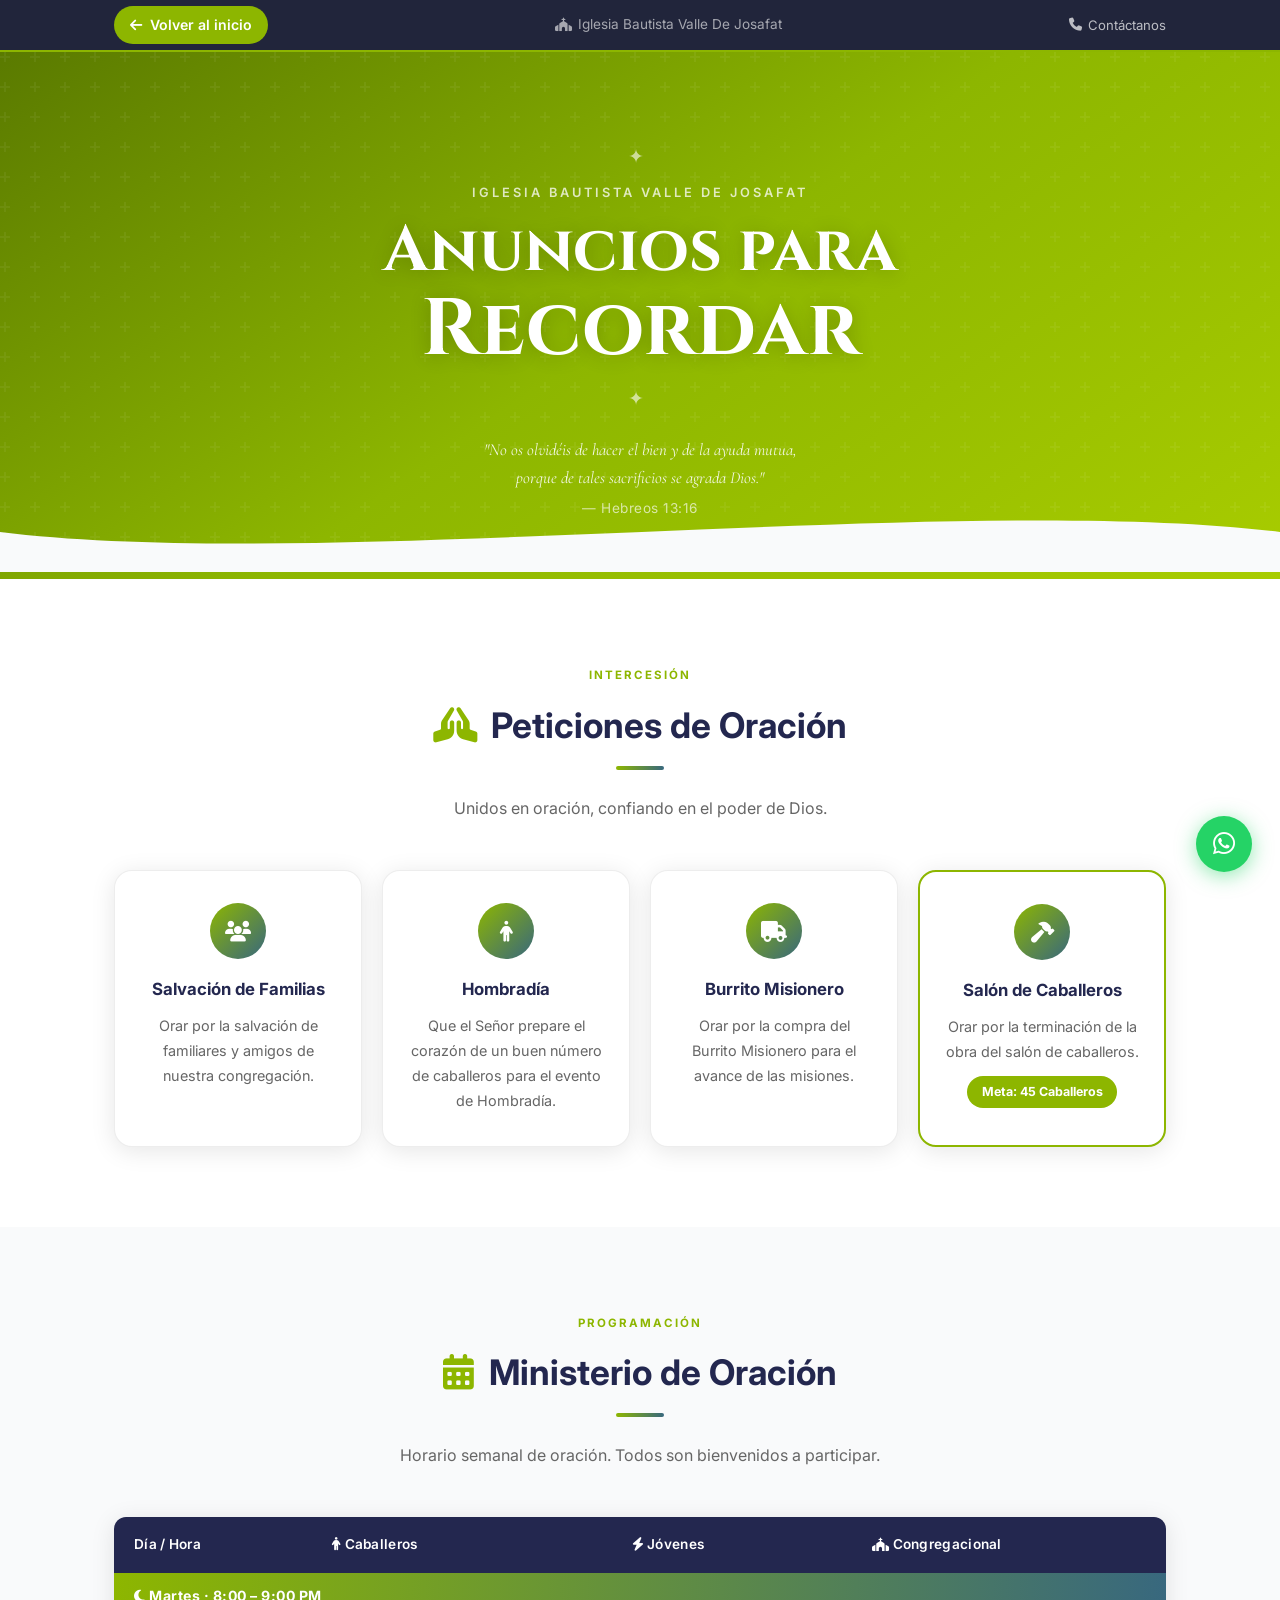
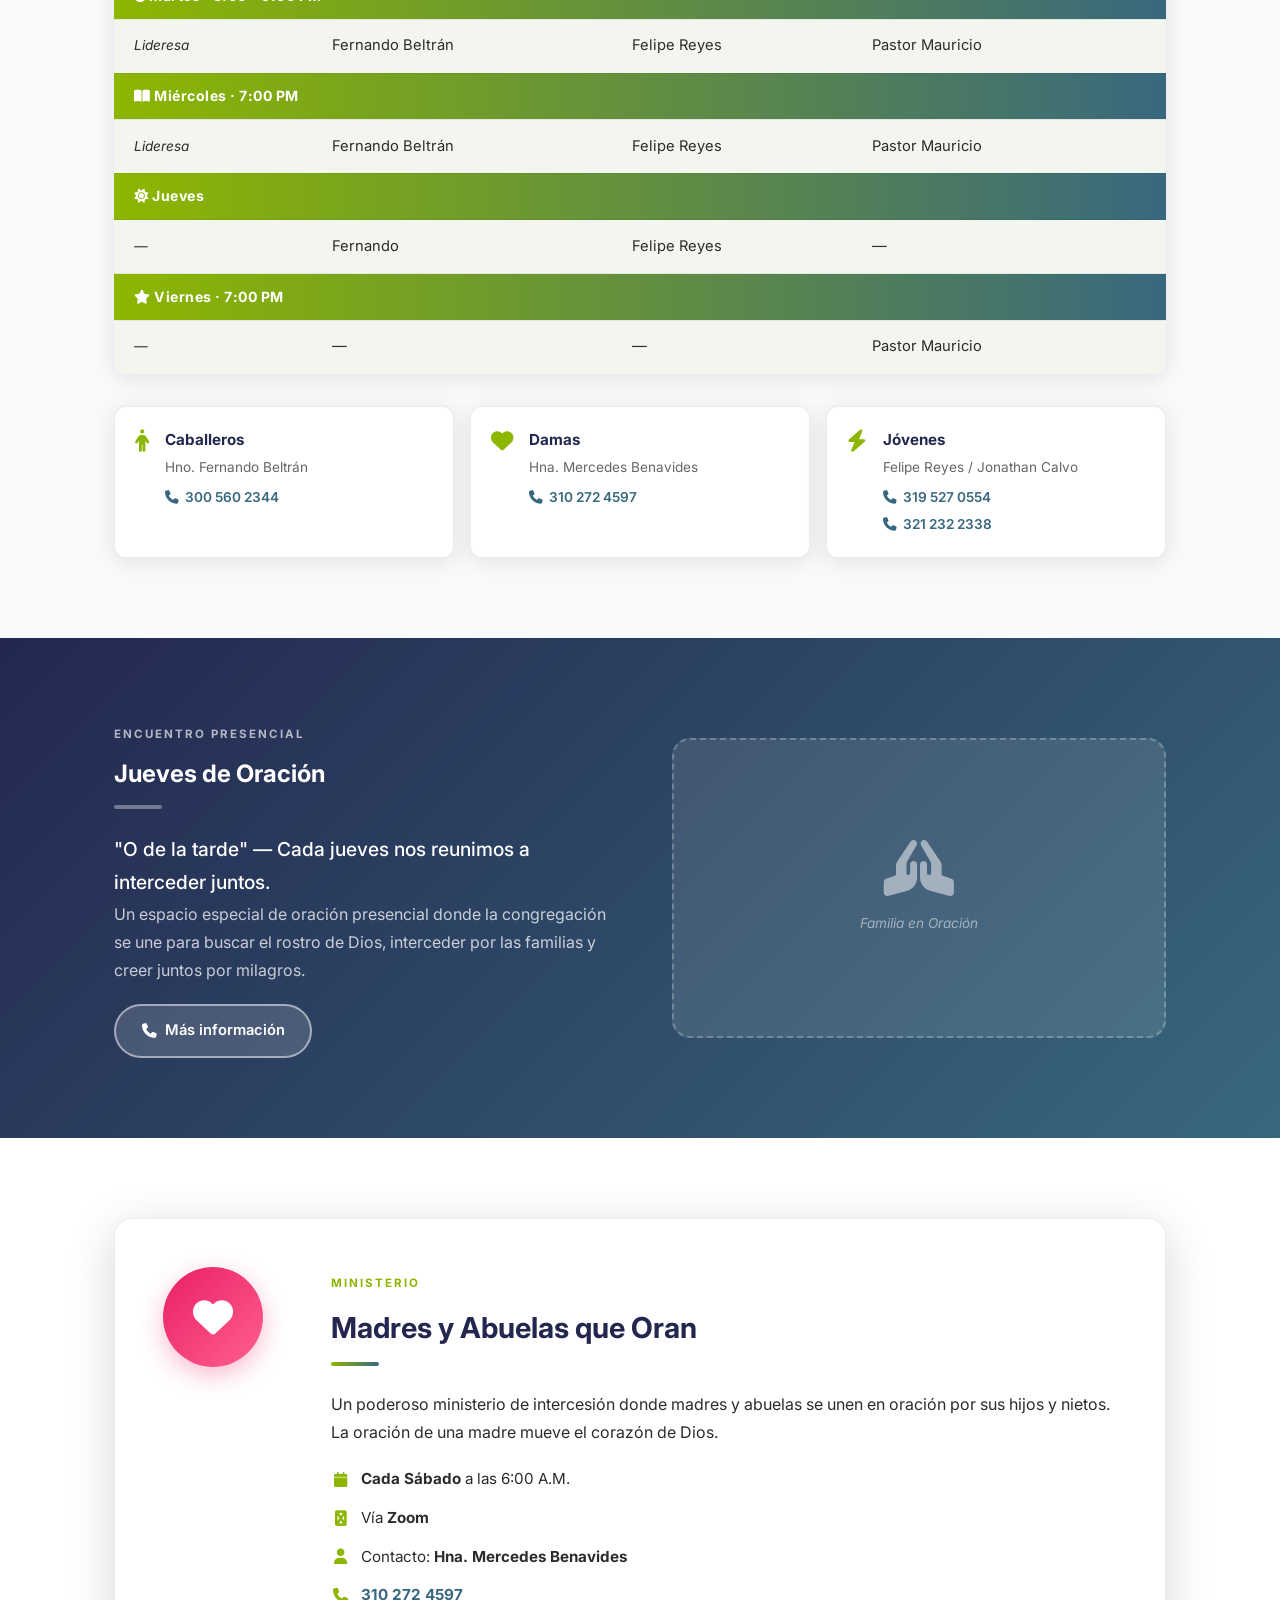
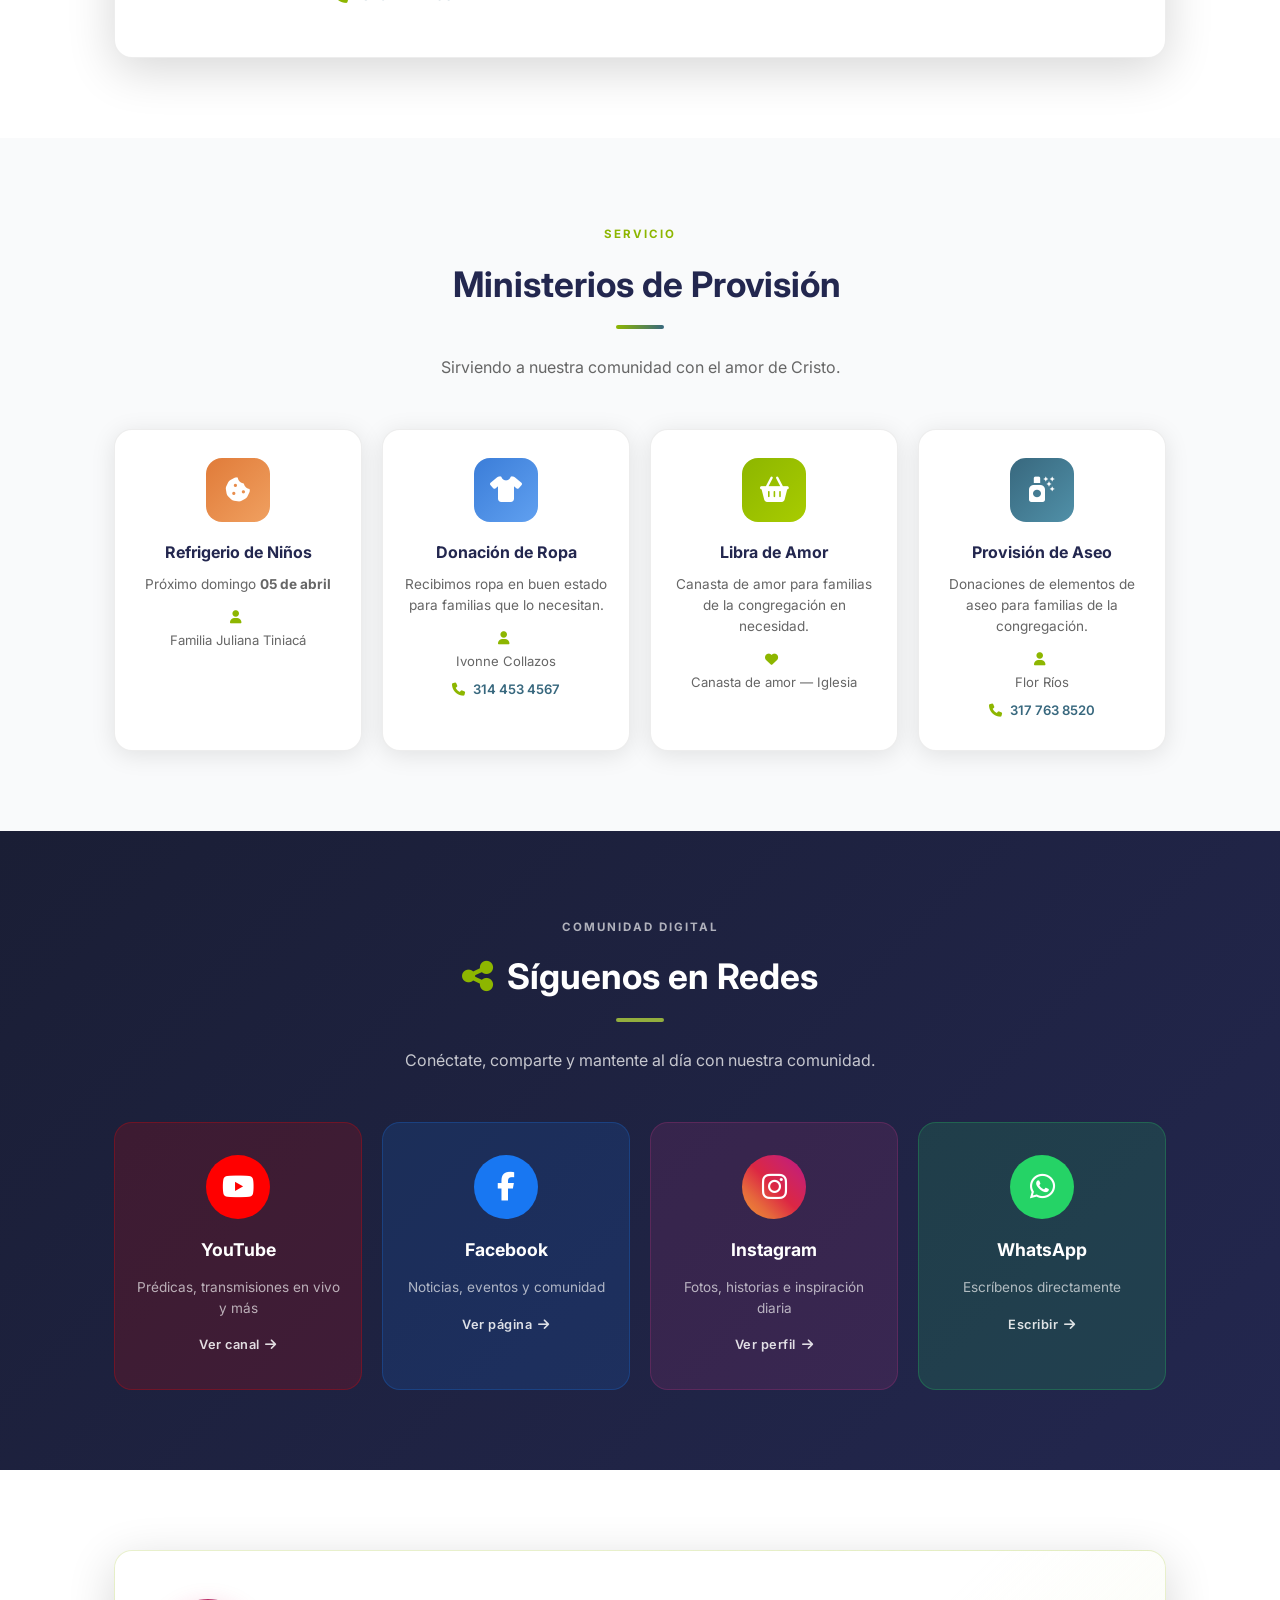
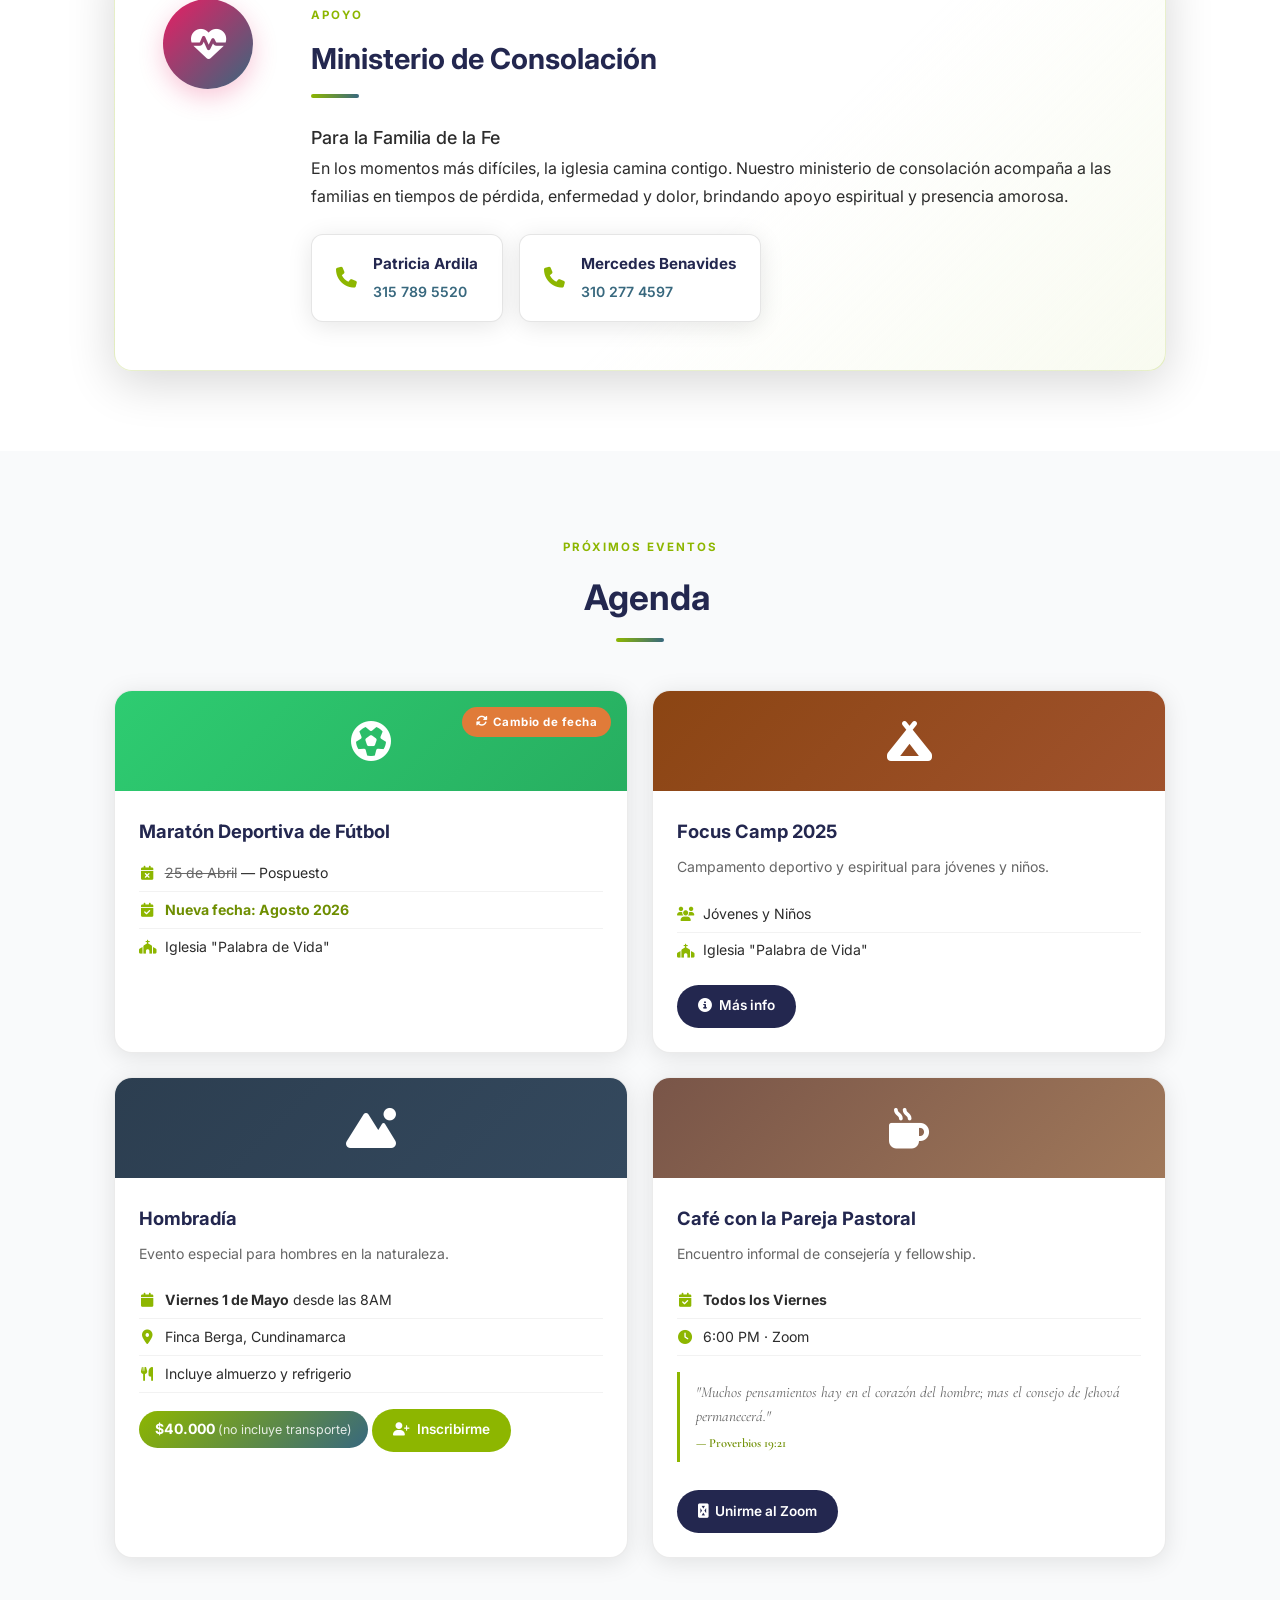
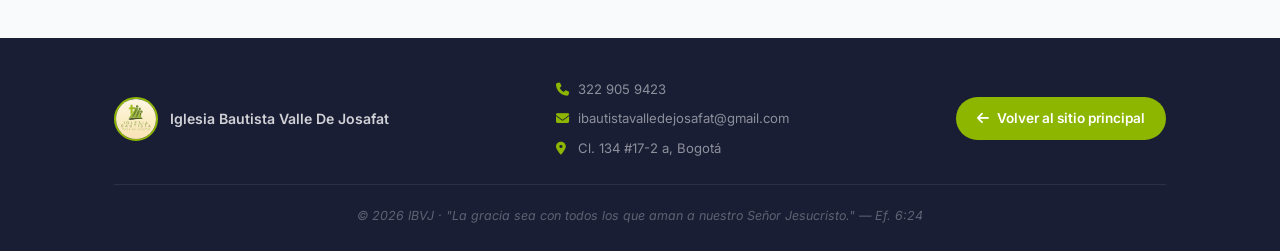
==== web/anuncios.html @ 59f31ba9 "Add anuncios page with 12 sections - New web/anuncios.html: Peticiones de oración, programación mini" ====
<!DOCTYPE html>
<html lang="es">
<head>
  <meta charset="UTF-8" />
  <meta name="viewport" content="width=device-width, initial-scale=1.0" />
  <meta name="description" content="Anuncios para Recordar — Iglesia Bautista Valle De Josafat, Bogotá." />
  <title>Anuncios para Recordar — IBVJ</title>

  <link rel="preconnect" href="https://fonts.googleapis.com" />
  <link rel="preconnect" href="https://fonts.gstatic.com" crossorigin />
  <link href="https://fonts.googleapis.com/css2?family=Cinzel:wght@400;600;700&family=Cormorant+Garamond:ital,wght@0,400;0,600;1,400&family=Inter:wght@300;400;500;600;700&display=swap" rel="stylesheet" />
  <link rel="stylesheet" href="https://cdnjs.cloudflare.com/ajax/libs/font-awesome/6.5.0/css/all.min.css" />
  <link rel="stylesheet" href="css/anuncios.css" />
</head>
<body>

  <!-- BARRA DE REGRESO -->
  <div class="back-bar">
    <div class="back-bar-inner">
      <a href="index.html" class="back-btn">
        <i class="fas fa-arrow-left"></i> Volver al inicio
      </a>
      <span class="back-bar-title">
        <i class="fas fa-church"></i> Iglesia Bautista Valle De Josafat
      </span>
      <a href="index.html#contacto" class="back-bar-contact">
        <i class="fas fa-phone"></i> Contáctanos
      </a>
    </div>
  </div>

  <!-- ══════════════════════════════════════════════
       1. HERO — ANUNCIOS PARA RECORDAR
  ══════════════════════════════════════════════ -->
  <header class="hero-anuncios">
    <div class="hero-anuncios-overlay"></div>
    <div class="hero-anuncios-content">
      <div class="hero-diamond">✦</div>
      <p class="hero-anuncios-pre">Iglesia Bautista Valle De Josafat</p>
      <h1>Anuncios para<br /><span>Recordar</span></h1>
      <div class="hero-diamond">✦</div>
      <p class="hero-anuncios-verse">
        "No os olvidéis de hacer el bien y de la ayuda mutua,<br />
        porque de tales sacrificios se agrada Dios."
        <em>— Hebreos 13:16</em>
      </p>
    </div>
    <div class="hero-wave">
      <svg viewBox="0 0 1440 80" preserveAspectRatio="none">
        <path d="M0,40 C360,80 1080,0 1440,40 L1440,80 L0,80 Z" fill="#f9fafb"/>
      </svg>
    </div>
  </header>

  <main>

    <!-- ══════════════════════════════════════════════
         2. PETICIONES DE ORACIÓN
    ══════════════════════════════════════════════ -->
    <section class="section" id="peticiones">
      <div class="container">
        <div class="section-header">
          <span class="tag">Intercesión</span>
          <h2><i class="fas fa-hands-praying icon-title"></i> Peticiones de Oración</h2>
          <div class="sep"></div>
          <p class="section-desc">Unidos en oración, confiando en el poder de Dios.</p>
        </div>

        <div class="cards-grid">
          <div class="prayer-card">
            <div class="prayer-card-icon"><i class="fas fa-users"></i></div>
            <h3>Salvación de Familias</h3>
            <p>Orar por la salvación de familiares y amigos de nuestra congregación.</p>
          </div>
          <div class="prayer-card">
            <div class="prayer-card-icon"><i class="fas fa-person"></i></div>
            <h3>Hombradía</h3>
            <p>Que el Señor prepare el corazón de un buen número de caballeros para el evento de Hombradía.</p>
          </div>
          <div class="prayer-card">
            <div class="prayer-card-icon"><i class="fas fa-truck"></i></div>
            <h3>Burrito Misionero</h3>
            <p>Orar por la compra del Burrito Misionero para el avance de las misiones.</p>
          </div>
          <div class="prayer-card prayer-card--featured">
            <div class="prayer-card-icon"><i class="fas fa-hammer"></i></div>
            <h3>Salón de Caballeros</h3>
            <p>Orar por la terminación de la obra del salón de caballeros.</p>
            <div class="meta-badge">Meta: <strong>45 Caballeros</strong></div>
          </div>
        </div>
      </div>
    </section>

    <!-- ══════════════════════════════════════════════
         3. MINISTERIO DE ORACIÓN — PROGRAMACIÓN
    ══════════════════════════════════════════════ -->
    <section class="section section-light" id="programacion">
      <div class="container">
        <div class="section-header">
          <span class="tag">Programación</span>
          <h2><i class="fas fa-calendar-days icon-title"></i> Ministerio de Oración</h2>
          <div class="sep"></div>
          <p class="section-desc">Horario semanal de oración. Todos son bienvenidos a participar.</p>
        </div>

        <!-- Tabla responsive -->
        <div class="table-wrapper">
          <table class="prayer-table">
            <thead>
              <tr>
                <th>Día / Hora</th>
                <th><i class="fas fa-person"></i> Caballeros</th>
                <th><i class="fas fa-bolt"></i> Jóvenes</th>
                <th><i class="fas fa-church"></i> Congregacional</th>
              </tr>
            </thead>
            <tbody>
              <tr class="row-day">
                <td colspan="4"><i class="fas fa-moon"></i> Martes · 8:00 – 9:00 PM</td>
              </tr>
              <tr>
                <td class="leader-cell">Lideresa</td>
                <td>Fernando Beltrán</td>
                <td>Felipe Reyes</td>
                <td>Pastor Mauricio</td>
              </tr>
              <tr class="row-day">
                <td colspan="4"><i class="fas fa-book-open"></i> Miércoles · 7:00 PM</td>
              </tr>
              <tr>
                <td class="leader-cell">Lideresa</td>
                <td>Fernando Beltrán</td>
                <td>Felipe Reyes</td>
                <td>Pastor Mauricio</td>
              </tr>
              <tr class="row-day">
                <td colspan="4"><i class="fas fa-sun"></i> Jueves</td>
              </tr>
              <tr>
                <td class="leader-cell">—</td>
                <td>Fernando</td>
                <td>Felipe Reyes</td>
                <td>—</td>
              </tr>
              <tr class="row-day">
                <td colspan="4"><i class="fas fa-star"></i> Viernes · 7:00 PM</td>
              </tr>
              <tr>
                <td class="leader-cell">—</td>
                <td>—</td>
                <td>—</td>
                <td>Pastor Mauricio</td>
              </tr>
            </tbody>
          </table>
        </div>

        <!-- Contactos líderes -->
        <div class="leaders-grid">
          <div class="leader-contact">
            <i class="fas fa-person leader-icon"></i>
            <div>
              <strong>Caballeros</strong>
              <span>Hno. Fernando Beltrán</span>
              <a href="tel:+573005602344"><i class="fas fa-phone"></i> 300 560 2344</a>
            </div>
          </div>
          <div class="leader-contact">
            <i class="fas fa-heart leader-icon"></i>
            <div>
              <strong>Damas</strong>
              <span>Hna. Mercedes Benavides</span>
              <a href="tel:+573102724597"><i class="fas fa-phone"></i> 310 272 4597</a>
            </div>
          </div>
          <div class="leader-contact">
            <i class="fas fa-bolt leader-icon"></i>
            <div>
              <strong>Jóvenes</strong>
              <span>Felipe Reyes / Jonathan Calvo</span>
              <a href="tel:+573195270554"><i class="fas fa-phone"></i> 319 527 0554</a>
              <a href="tel:+573212322338"><i class="fas fa-phone"></i> 321 232 2338</a>
            </div>
          </div>
        </div>
      </div>
    </section>

    <!-- ══════════════════════════════════════════════
         4. JUEVES DE ORACIÓN PRESENCIAL
    ══════════════════════════════════════════════ -->
    <section class="section section-jueves" id="jueves">
      <div class="container">
        <div class="jueves-card">
          <div class="jueves-text">
            <span class="tag tag-light">Encuentro Presencial</span>
            <h2 class="text-white">Jueves de Oración</h2>
            <div class="sep sep-light"></div>
            <p class="lead text-white">"O de la tarde" — Cada jueves nos reunimos a interceder juntos.</p>
            <p class="text-white-70">
              Un espacio especial de oración presencial donde la congregación se une para buscar el rostro de Dios,
              interceder por las familias y creer juntos por milagros.
            </p>
            <a href="tel:+573229059423" class="btn-anuncio btn-anuncio--light mt-1">
              <i class="fas fa-phone"></i> Más información
            </a>
          </div>
          <div class="jueves-image">
            <div class="jueves-img-placeholder">
              <i class="fas fa-hands-praying"></i>
              <span>Familia en Oración</span>
            </div>
          </div>
        </div>
      </div>
    </section>

    <!-- ══════════════════════════════════════════════
         5. MADRES Y ABUELAS QUE ORAN
    ══════════════════════════════════════════════ -->
    <section class="section" id="madres">
      <div class="container">
        <div class="madres-card">
          <div class="madres-icon-wrap">
            <i class="fas fa-heart"></i>
          </div>
          <div class="madres-content">
            <span class="tag">Ministerio</span>
            <h2>Madres y Abuelas que Oran</h2>
            <div class="sep"></div>
            <p>Un poderoso ministerio de intercesión donde madres y abuelas se unen en oración
            por sus hijos y nietos. La oración de una madre mueve el corazón de Dios.</p>

            <div class="madres-details">
              <div class="detail-item">
                <i class="fas fa-calendar"></i>
                <span><strong>Cada Sábado</strong> a las 6:00 A.M.</span>
              </div>
              <div class="detail-item">
                <i class="fab fa-zoom-icon fas fa-video"></i>
                <span>Vía <strong>Zoom</strong></span>
              </div>
              <div class="detail-item">
                <i class="fas fa-user"></i>
                <span>Contacto: <strong>Hna. Mercedes Benavides</strong></span>
              </div>
              <div class="detail-item">
                <i class="fas fa-phone"></i>
                <a href="tel:+573102724597"><strong>310 272 4597</strong></a>
              </div>
            </div>
          </div>
        </div>
      </div>
    </section>

    <!-- ══════════════════════════════════════════════
         6. MINISTERIOS DE PROVISIÓN
    ══════════════════════════════════════════════ -->
    <section class="section section-light" id="provision">
      <div class="container">
        <div class="section-header">
          <span class="tag">Servicio</span>
          <h2><i class="fas fa-hands-holding-heart icon-title"></i> Ministerios de Provisión</h2>
          <div class="sep"></div>
          <p class="section-desc">Sirviendo a nuestra comunidad con el amor de Cristo.</p>
        </div>

        <div class="provision-grid">
          <div class="provision-card">
            <div class="provision-icon provision-icon--orange">
              <i class="fas fa-cookie-bite"></i>
            </div>
            <h3>Refrigerio de Niños</h3>
            <p>Próximo domingo <strong>05 de abril</strong></p>
            <div class="provision-contact">
              <i class="fas fa-user"></i>
              <span>Familia Juliana Tiniacá</span>
            </div>
          </div>

          <div class="provision-card">
            <div class="provision-icon provision-icon--blue">
              <i class="fas fa-shirt"></i>
            </div>
            <h3>Donación de Ropa</h3>
            <p>Recibimos ropa en buen estado para familias que lo necesitan.</p>
            <div class="provision-contact">
              <i class="fas fa-user"></i>
              <span>Ivonne Collazos</span>
              <a href="tel:+573144534567"><i class="fas fa-phone"></i> 314 453 4567</a>
            </div>
          </div>

          <div class="provision-card">
            <div class="provision-icon provision-icon--green">
              <i class="fas fa-basket-shopping"></i>
            </div>
            <h3>Libra de Amor</h3>
            <p>Canasta de amor para familias de la congregación en necesidad.</p>
            <div class="provision-contact">
              <i class="fas fa-heart"></i>
              <span>Canasta de amor — Iglesia</span>
            </div>
          </div>

          <div class="provision-card">
            <div class="provision-icon provision-icon--teal">
              <i class="fas fa-spray-can-sparkles"></i>
            </div>
            <h3>Provisión de Aseo</h3>
            <p>Donaciones de elementos de aseo para familias de la congregación.</p>
            <div class="provision-contact">
              <i class="fas fa-user"></i>
              <span>Flor Ríos</span>
              <a href="tel:+573177638520"><i class="fas fa-phone"></i> 317 763 8520</a>
            </div>
          </div>
        </div>
      </div>
    </section>

    <!-- ══════════════════════════════════════════════
         7. REDES SOCIALES
    ══════════════════════════════════════════════ -->
    <section class="section section-redes" id="redes">
      <div class="container">
        <div class="section-header">
          <span class="tag tag-light">Comunidad Digital</span>
          <h2 class="text-white"><i class="fas fa-share-nodes icon-title"></i> Síguenos en Redes</h2>
          <div class="sep sep-accent"></div>
          <p class="text-white-70">Conéctate, comparte y mantente al día con nuestra comunidad.</p>
        </div>

        <div class="redes-grid">
          <a href="https://www.youtube.com/@iglesiabautistaVJ" target="_blank" rel="noopener"
             class="red-card red-card--youtube">
            <div class="red-icon"><i class="fab fa-youtube"></i></div>
            <h3>YouTube</h3>
            <p>Prédicas, transmisiones en vivo y más</p>
            <span class="red-cta">Ver canal <i class="fas fa-arrow-right"></i></span>
          </a>

          <a href="https://www.facebook.com/IglesiaBautistaVJ/" target="_blank" rel="noopener"
             class="red-card red-card--facebook">
            <div class="red-icon"><i class="fab fa-facebook-f"></i></div>
            <h3>Facebook</h3>
            <p>Noticias, eventos y comunidad</p>
            <span class="red-cta">Ver página <i class="fas fa-arrow-right"></i></span>
          </a>

          <a href="https://www.instagram.com/iglesiabautistavj/" target="_blank" rel="noopener"
             class="red-card red-card--instagram">
            <div class="red-icon"><i class="fab fa-instagram"></i></div>
            <h3>Instagram</h3>
            <p>Fotos, historias e inspiración diaria</p>
            <span class="red-cta">Ver perfil <i class="fas fa-arrow-right"></i></span>
          </a>

          <a href="https://wa.me/573229059423" target="_blank" rel="noopener"
             class="red-card red-card--whatsapp">
            <div class="red-icon"><i class="fab fa-whatsapp"></i></div>
            <h3>WhatsApp</h3>
            <p>Escríbenos directamente</p>
            <span class="red-cta">Escribir <i class="fas fa-arrow-right"></i></span>
          </a>
        </div>
      </div>
    </section>

    <!-- ══════════════════════════════════════════════
         8. MINISTERIO DE CONSOLACIÓN
    ══════════════════════════════════════════════ -->
    <section class="section" id="consolacion">
      <div class="container">
        <div class="consolacion-card">
          <div class="consolacion-icon">
            <i class="fas fa-heart-pulse"></i>
          </div>
          <div class="consolacion-content">
            <span class="tag">Apoyo</span>
            <h2>Ministerio de Consolación</h2>
            <div class="sep"></div>
            <p class="lead">Para la Familia de la Fe</p>
            <p>En los momentos más difíciles, la iglesia camina contigo.
               Nuestro ministerio de consolación acompaña a las familias en tiempos de pérdida,
               enfermedad y dolor, brindando apoyo espiritual y presencia amorosa.</p>

            <div class="consolacion-contacts">
              <a href="tel:+573157895520" class="consolacion-contact-btn">
                <i class="fas fa-phone"></i>
                <div>
                  <strong>Patricia Ardila</strong>
                  <span>315 789 5520</span>
                </div>
              </a>
              <a href="tel:+573102774597" class="consolacion-contact-btn">
                <i class="fas fa-phone"></i>
                <div>
                  <strong>Mercedes Benavides</strong>
                  <span>310 277 4597</span>
                </div>
              </a>
            </div>
          </div>
        </div>
      </div>
    </section>

    <!-- ══════════════════════════════════════════════
         EVENTOS — Grid de 4
    ══════════════════════════════════════════════ -->
    <section class="section section-light" id="eventos">
      <div class="container">
        <div class="section-header">
          <span class="tag">Próximos Eventos</span>
          <h2><i class="fas fa-calendar-star icon-title"></i> Agenda</h2>
          <div class="sep"></div>
        </div>

        <div class="eventos-grid">

          <!-- 9. MARATÓN DEPORTIVA -->
          <div class="evento-card evento-card--cambio">
            <div class="evento-badge"><i class="fas fa-rotate"></i> Cambio de fecha</div>
            <div class="evento-icon-wrap evento-icon--sport">
              <i class="fas fa-futbol"></i>
            </div>
            <div class="evento-body">
              <h3>Maratón Deportiva de Fútbol</h3>
              <div class="evento-detail">
                <i class="fas fa-calendar-xmark"></i>
                <span><s>25 de Abril</s> — Pospuesto</span>
              </div>
              <div class="evento-detail evento-detail--new">
                <i class="fas fa-calendar-check"></i>
                <span><strong>Nueva fecha: Agosto 2026</strong></span>
              </div>
              <div class="evento-detail">
                <i class="fas fa-church"></i>
                <span>Iglesia "Palabra de Vida"</span>
              </div>
            </div>
          </div>

          <!-- 10. FOCUS CAMP -->
          <div class="evento-card">
            <div class="evento-icon-wrap evento-icon--camp">
              <i class="fas fa-campground"></i>
            </div>
            <div class="evento-body">
              <h3>Focus Camp 2025</h3>
              <p class="evento-desc">Campamento deportivo y espiritual para jóvenes y niños.</p>
              <div class="evento-detail">
                <i class="fas fa-users"></i>
                <span>Jóvenes y Niños</span>
              </div>
              <div class="evento-detail">
                <i class="fas fa-church"></i>
                <span>Iglesia "Palabra de Vida"</span>
              </div>
              <a href="tel:+573229059423" class="btn-evento">
                <i class="fas fa-info-circle"></i> Más info
              </a>
            </div>
          </div>

          <!-- 11. HOMBRADÍA -->
          <div class="evento-card evento-card--hombres">
            <div class="evento-icon-wrap evento-icon--men">
              <i class="fas fa-mountain-sun"></i>
            </div>
            <div class="evento-body">
              <h3>Hombradía</h3>
              <p class="evento-desc">Evento especial para hombres en la naturaleza.</p>
              <div class="evento-detail">
                <i class="fas fa-calendar"></i>
                <span><strong>Viernes 1 de Mayo</strong> desde las 8AM</span>
              </div>
              <div class="evento-detail">
                <i class="fas fa-map-marker-alt"></i>
                <span>Finca Berga, Cundinamarca</span>
              </div>
              <div class="evento-detail">
                <i class="fas fa-utensils"></i>
                <span>Incluye almuerzo y refrigerio</span>
              </div>
              <div class="precio-badge">
                $40.000 <small>(no incluye transporte)</small>
              </div>
              <a href="tel:+573229059423" class="btn-evento btn-evento--accent">
                <i class="fas fa-user-plus"></i> Inscribirme
              </a>
            </div>
          </div>

          <!-- 12. CAFÉ CON LA PAREJA PASTORAL -->
          <div class="evento-card evento-card--cafe">
            <div class="evento-icon-wrap evento-icon--cafe">
              <i class="fas fa-mug-hot"></i>
            </div>
            <div class="evento-body">
              <h3>Café con la Pareja Pastoral</h3>
              <p class="evento-desc">Encuentro informal de consejería y fellowship.</p>
              <div class="evento-detail">
                <i class="fas fa-calendar-check"></i>
                <span><strong>Todos los Viernes</strong></span>
              </div>
              <div class="evento-detail">
                <i class="fas fa-clock"></i>
                <span>6:00 PM · Zoom</span>
              </div>
              <div class="cafe-verse">
                "Muchos pensamientos hay en el corazón del hombre; mas el consejo de Jehová permanecerá."
                <cite>— Proverbios 19:21</cite>
              </div>
              <a href="tel:+573229059423" class="btn-evento">
                <i class="fab fa-zoom fas fa-video"></i> Unirme al Zoom
              </a>
            </div>
          </div>

        </div>
      </div>
    </section>

  </main>

  <!-- FOOTER MÍNIMO -->
  <footer class="anuncios-footer">
    <div class="container">
      <div class="anuncios-footer-inner">
        <div class="footer-logo-small">
          <img src="assets/images/logo.jpg" alt="IBVJ" />
          <span>Iglesia Bautista Valle De Josafat</span>
        </div>
        <div class="footer-contact-small">
          <a href="tel:+573229059423"><i class="fas fa-phone"></i> 322 905 9423</a>
          <a href="mailto:ibautistavalledejosafat@gmail.com"><i class="fas fa-envelope"></i> ibautistavalledejosafat@gmail.com</a>
          <span><i class="fas fa-map-marker-alt"></i> Cl. 134 #17-2 a, Bogotá</span>
        </div>
        <a href="index.html" class="back-btn-footer">
          <i class="fas fa-arrow-left"></i> Volver al sitio principal
        </a>
      </div>
      <p class="footer-copy">© <span id="year"></span> IBVJ · "La gracia sea con todos los que aman a nuestro Señor Jesucristo." — Ef. 6:24</p>
    </div>
  </footer>

  <!-- WhatsApp flotante -->
  <a href="https://wa.me/573229059423?text=Hola%21%20Vi%20los%20anuncios%20y%20quiero%20m%C3%A1s%20informaci%C3%B3n"
     class="whatsapp-float" target="_blank" rel="noopener" aria-label="WhatsApp">
    <i class="fab fa-whatsapp"></i>
  </a>

  <script>
    document.getElementById('year').textContent = new Date().getFullYear();
  </script>
</body>
</html>
---- web/css/anuncios.css ----
/* ═══════════════════════════════════════════════════════════
   IBVJ — anuncios.css
   Página: Anuncios para Recordar
   ─────────────────────────────────────────────────────────
   Paleta nueva (anuncios):
     Lima       #8DB600  → primario de esta página
     Lima claro #A8CC00  → hover, acentos
     Teal       #38687E  → heredado del sitio principal
     Acento     #93AE3E  → heredado
     Marino     #23274F  → textos oscuros
═══════════════════════════════════════════════════════════ */

:root {
  --lima:        #8DB600;
  --lima-light:  #A8CC00;
  --lima-dark:   #6e8e00;
  --teal:        #38687E;
  --accent:      #93AE3E;
  --navy:        #23274F;
  --navy-dark:   #1a1e35;
  --white:       #ffffff;
  --light:       #f9fafb;
  --text:        #2c2c2c;
  --text-muted:  #666;
  --orange:      #E07B39;
  --blue:        #3B7DD8;
  --radius:      12px;
  --radius-lg:   18px;
  --shadow:      0 4px 24px rgba(0,0,0,.10);
  --shadow-lg:   0 12px 48px rgba(0,0,0,.16);
  --transition:  0.28s ease;
  --back-h:      52px;
  --font-body:   "Inter", system-ui, sans-serif;
  --font-head:   "Cinzel", Georgia, serif;
  --font-verse:  "Cormorant Garamond", Georgia, serif;
}

/* ─── Reset base ──────────────────────────────────────── */
*, *::before, *::after { box-sizing: border-box; margin: 0; padding: 0; }
html { scroll-behavior: smooth; }
body { font-family: var(--font-body); color: var(--text); line-height: 1.75; background: var(--white); padding-top: var(--back-h); }
img  { max-width: 100%; display: block; }
a    { text-decoration: none; color: inherit; }
ul   { list-style: none; }

/* ─── Utilidades ──────────────────────────────────────── */
.container     { max-width: 1100px; margin: 0 auto; padding: 0 24px; }
.section       { padding: 80px 0; }
.section-light { background: var(--light); }
.text-white    { color: var(--white) !important; }
.text-white-70 { color: rgba(255,255,255,.75) !important; }
.lead          { font-size: 1.12rem; font-weight: 500; color: var(--text); }
.mt-1          { margin-top: 1.25rem; }

.tag {
  display: inline-block;
  font-family: var(--font-body);
  font-size: .72rem;
  font-weight: 700;
  letter-spacing: 2px;
  text-transform: uppercase;
  color: var(--lima);
  margin-bottom: .6rem;
}
.tag-light { color: rgba(255,255,255,.65); }

.sep {
  width: 48px; height: 4px;
  background: linear-gradient(90deg, var(--lima), var(--teal));
  border-radius: 2px;
  margin: .6rem 0 1.5rem;
}
.sep-light  { background: rgba(255,255,255,.35); }
.sep-accent { background: var(--accent); }
.section-header .sep { margin: .6rem auto 1.5rem; }

.section-header { text-align: center; margin-bottom: 3rem; }
.section-header h2 { font-family: var(--font-body); font-weight: 700; font-size: clamp(1.6rem,3vw,2.2rem); color: var(--navy); }
.section-desc { font-size: 1rem; color: var(--text-muted); max-width: 560px; margin: 0 auto; }
.icon-title { color: var(--lima); margin-right: .4rem; }

/* ─── Barra de regreso ────────────────────────────────── */
.back-bar {
  position: fixed;
  top: 0; left: 0; right: 0;
  height: var(--back-h);
  background: rgba(26,30,53,.97);
  backdrop-filter: blur(12px);
  z-index: 1000;
  border-bottom: 2px solid var(--lima);
}
.back-bar-inner {
  max-width: 1100px;
  margin: 0 auto;
  padding: 0 24px;
  height: 100%;
  display: flex;
  align-items: center;
  justify-content: space-between;
  gap: 1rem;
}
.back-btn {
  display: inline-flex;
  align-items: center;
  gap: .5rem;
  font-weight: 600;
  font-size: .88rem;
  color: var(--white);
  background: var(--lima);
  padding: .4rem 1rem;
  border-radius: 50px;
  transition: background var(--transition), transform var(--transition);
}
.back-btn:hover { background: var(--lima-dark); transform: translateX(-3px); }

.back-bar-title {
  font-size: .85rem;
  color: rgba(255,255,255,.6);
  display: flex;
  align-items: center;
  gap: .4rem;
}
.back-bar-contact {
  font-size: .82rem;
  color: rgba(255,255,255,.7);
  display: flex;
  align-items: center;
  gap: .35rem;
  transition: color var(--transition);
}
.back-bar-contact:hover { color: var(--accent); }

/* ─── HERO ANUNCIOS ───────────────────────────────────── */
.hero-anuncios {
  position: relative;
  background: linear-gradient(145deg, #5a7a00 0%, var(--lima) 50%, #a8cc00 100%);
  min-height: 480px;
  display: flex;
  align-items: center;
  justify-content: center;
  overflow: hidden;
  padding: 80px 24px 60px;
}
.hero-anuncios-overlay {
  position: absolute; inset: 0;
  background: url("data:image/svg+xml,%3Csvg width='60' height='60' viewBox='0 0 60 60' xmlns='http://www.w3.org/2000/svg'%3E%3Cg fill='none' fill-rule='evenodd'%3E%3Cg fill='%23ffffff' fill-opacity='0.05'%3E%3Cpath d='M36 34v-4h-2v4h-4v2h4v4h2v-4h4v-2h-4zm0-30V0h-2v4h-4v2h4v4h2V6h4V4h-4zM6 34v-4H4v4H0v2h4v4h2v-4h4v-2H6zM6 4V0H4v4H0v2h4v4h2V6h4V4H6z'/%3E%3C/g%3E%3C/g%3E%3C/svg%3E");
}
.hero-anuncios-content {
  position: relative;
  z-index: 1;
  text-align: center;
  max-width: 700px;
}
.hero-diamond {
  font-size: 1.2rem;
  color: rgba(255,255,255,.6);
  margin: .5rem 0;
  letter-spacing: 8px;
}
.hero-anuncios-pre {
  font-size: .8rem;
  font-weight: 600;
  letter-spacing: 3px;
  text-transform: uppercase;
  color: rgba(255,255,255,.75);
  margin-bottom: .75rem;
}
.hero-anuncios h1 {
  font-family: var(--font-head);
  font-size: clamp(2.2rem, 6vw, 4rem);
  color: var(--white);
  line-height: 1.1;
  font-weight: 700;
  text-shadow: 0 2px 20px rgba(0,0,0,.2);
  margin: .5rem 0;
}
.hero-anuncios h1 span {
  display: block;
  font-size: clamp(2.8rem, 7vw, 5rem);
  font-weight: 700;
}
.hero-anuncios-verse {
  font-family: var(--font-verse);
  font-size: 1.05rem;
  font-style: italic;
  color: rgba(255,255,255,.88);
  line-height: 1.65;
  margin-top: 1.25rem;
}
.hero-anuncios-verse em {
  display: block;
  font-style: normal;
  font-size: .85rem;
  color: rgba(255,255,255,.65);
  margin-top: .35rem;
  font-family: var(--font-body);
  letter-spacing: .5px;
}
.hero-wave {
  position: absolute;
  bottom: -1px; left: 0; right: 0;
}
.hero-wave svg { width: 100%; height: 80px; }

/* ─── PETICIONES — Cards ─────────────────────────────── */
.cards-grid {
  display: grid;
  grid-template-columns: repeat(auto-fit, minmax(230px, 1fr));
  gap: 1.25rem;
}
.prayer-card {
  background: var(--white);
  border: 1px solid rgba(0,0,0,.07);
  border-radius: var(--radius-lg);
  padding: 2rem 1.5rem;
  text-align: center;
  box-shadow: var(--shadow);
  transition: transform var(--transition), box-shadow var(--transition);
}
.prayer-card:hover { transform: translateY(-4px); box-shadow: var(--shadow-lg); }
.prayer-card--featured { border-color: var(--lima); border-width: 2px; }
.prayer-card-icon {
  width: 56px; height: 56px;
  border-radius: 50%;
  background: linear-gradient(135deg, var(--lima), var(--teal));
  color: var(--white);
  font-size: 1.3rem;
  display: flex; align-items: center; justify-content: center;
  margin: 0 auto 1rem;
}
.prayer-card h3 { font-size: 1.05rem; color: var(--navy); margin-bottom: .5rem; }
.prayer-card p  { font-size: .9rem; color: var(--text-muted); }
.meta-badge {
  display: inline-block;
  margin-top: .75rem;
  background: var(--lima);
  color: var(--white);
  font-size: .78rem;
  font-weight: 700;
  padding: .3rem .9rem;
  border-radius: 50px;
}

/* ─── TABLA DE ORACIÓN ───────────────────────────────── */
.table-wrapper { overflow-x: auto; border-radius: var(--radius); box-shadow: var(--shadow); }
.prayer-table {
  width: 100%; border-collapse: collapse;
  font-size: .92rem;
  min-width: 540px;
}
.prayer-table thead tr { background: var(--navy); color: var(--white); }
.prayer-table thead th {
  padding: 1rem 1.25rem;
  text-align: left;
  font-weight: 600;
  font-size: .85rem;
  letter-spacing: .3px;
}
.prayer-table tbody tr { border-bottom: 1px solid rgba(0,0,0,.06); }
.prayer-table tbody tr:last-child { border: none; }
.prayer-table tbody td { padding: .85rem 1.25rem; color: var(--text); }
.prayer-table tbody tr:nth-child(even):not(.row-day) { background: rgba(141,182,0,.05); }

.row-day td {
  background: linear-gradient(90deg, var(--lima), var(--teal)) !important;
  color: var(--white) !important;
  font-weight: 700;
  font-size: .88rem;
  letter-spacing: .5px;
  padding: .65rem 1.25rem !important;
}
.leader-cell { color: var(--text-muted); font-style: italic; font-size: .85rem; }

/* Contactos líderes */
.leaders-grid {
  display: grid;
  grid-template-columns: repeat(auto-fit, minmax(240px, 1fr));
  gap: 1rem;
  margin-top: 2rem;
}
.leader-contact {
  display: flex;
  align-items: flex-start;
  gap: 1rem;
  background: var(--white);
  border: 1px solid rgba(0,0,0,.07);
  border-radius: var(--radius);
  padding: 1.25rem;
  box-shadow: var(--shadow);
}
.leader-icon {
  font-size: 1.4rem;
  color: var(--lima);
  flex-shrink: 0;
  margin-top: .2rem;
}
.leader-contact strong {
  display: block;
  color: var(--navy);
  font-size: .95rem;
  margin-bottom: .2rem;
}
.leader-contact span {
  display: block;
  font-size: .85rem;
  color: var(--text-muted);
  margin-bottom: .35rem;
}
.leader-contact a {
  display: flex;
  align-items: center;
  gap: .4rem;
  font-size: .85rem;
  color: var(--teal);
  font-weight: 600;
  margin-top: .2rem;
  transition: color var(--transition);
}
.leader-contact a:hover { color: var(--lima); }

/* ─── JUEVES DE ORACIÓN ──────────────────────────────── */
.section-jueves { background: linear-gradient(135deg, var(--navy) 0%, var(--teal) 100%); }
.jueves-card {
  display: grid;
  grid-template-columns: 1fr 1fr;
  gap: 4rem;
  align-items: center;
}
.jueves-text .lead { font-size: 1.2rem; }
.jueves-img-placeholder {
  background: rgba(255,255,255,.1);
  border: 2px dashed rgba(255,255,255,.25);
  border-radius: var(--radius-lg);
  height: 300px;
  display: flex;
  flex-direction: column;
  align-items: center;
  justify-content: center;
  gap: 1rem;
  color: rgba(255,255,255,.5);
}
.jueves-img-placeholder i { font-size: 3.5rem; }
.jueves-img-placeholder span { font-size: .85rem; font-style: italic; }

.btn-anuncio {
  display: inline-flex;
  align-items: center;
  gap: .5rem;
  font-weight: 600;
  font-size: .92rem;
  padding: .75rem 1.6rem;
  border-radius: 50px;
  transition: transform var(--transition), background var(--transition);
}
.btn-anuncio:hover { transform: translateY(-2px); }
.btn-anuncio--light {
  background: rgba(255,255,255,.15);
  border: 2px solid rgba(255,255,255,.5);
  color: var(--white);
}
.btn-anuncio--light:hover { background: rgba(255,255,255,.25); border-color: var(--white); }

/* ─── MADRES Y ABUELAS ───────────────────────────────── */
.madres-card {
  display: grid;
  grid-template-columns: 120px 1fr;
  gap: 3rem;
  align-items: start;
  background: var(--white);
  border: 1px solid rgba(0,0,0,.07);
  border-radius: var(--radius-lg);
  padding: 3rem;
  box-shadow: var(--shadow-lg);
}
.madres-icon-wrap {
  width: 100px; height: 100px;
  border-radius: 50%;
  background: linear-gradient(135deg, #e91e63, #ff6090);
  color: var(--white);
  font-size: 2.5rem;
  display: flex; align-items: center; justify-content: center;
  box-shadow: 0 8px 24px rgba(233,30,99,.3);
}
.madres-content h2 { font-size: 1.8rem; color: var(--navy); margin-bottom: .25rem; }
.madres-details { display: flex; flex-direction: column; gap: .75rem; margin-top: 1.25rem; }
.detail-item {
  display: flex;
  align-items: center;
  gap: .75rem;
  font-size: .95rem;
  color: var(--text);
}
.detail-item i { color: var(--lima); width: 18px; text-align: center; flex-shrink: 0; }
.detail-item a { color: var(--teal); font-weight: 600; }
.detail-item a:hover { color: var(--lima); }

/* ─── MINISTERIOS DE PROVISIÓN ───────────────────────── */
.provision-grid {
  display: grid;
  grid-template-columns: repeat(4, 1fr);
  gap: 1.25rem;
}
.provision-card {
  background: var(--white);
  border: 1px solid rgba(0,0,0,.07);
  border-radius: var(--radius-lg);
  padding: 1.75rem 1.25rem;
  text-align: center;
  box-shadow: var(--shadow);
  transition: transform var(--transition), box-shadow var(--transition);
}
.provision-card:hover { transform: translateY(-4px); box-shadow: var(--shadow-lg); }
.provision-card h3 { font-size: 1rem; color: var(--navy); margin: 1rem 0 .5rem; }
.provision-card p  { font-size: .85rem; color: var(--text-muted); line-height: 1.55; }
.provision-icon {
  width: 64px; height: 64px;
  border-radius: 16px;
  font-size: 1.6rem;
  display: flex; align-items: center; justify-content: center;
  margin: 0 auto;
  color: var(--white);
}
.provision-icon--orange { background: linear-gradient(135deg, #E07B39, #f0a060); }
.provision-icon--blue   { background: linear-gradient(135deg, #3B7DD8, #60a0f0); }
.provision-icon--green  { background: linear-gradient(135deg, var(--lima), var(--lima-light)); }
.provision-icon--teal   { background: linear-gradient(135deg, var(--teal), #5090a8); }

.provision-contact {
  margin-top: 1rem;
  display: flex;
  flex-direction: column;
  gap: .3rem;
  font-size: .82rem;
  color: var(--text-muted);
}
.provision-contact i { color: var(--lima); margin-right: .3rem; }
.provision-contact a { color: var(--teal); font-weight: 600; transition: color var(--transition); }
.provision-contact a:hover { color: var(--lima); }

/* ─── REDES SOCIALES ─────────────────────────────────── */
.section-redes { background: linear-gradient(135deg, var(--navy-dark) 0%, var(--navy) 100%); }
.redes-grid {
  display: grid;
  grid-template-columns: repeat(4, 1fr);
  gap: 1.25rem;
  margin-top: 2.5rem;
}
.red-card {
  border-radius: var(--radius-lg);
  padding: 2rem 1.25rem;
  text-align: center;
  cursor: pointer;
  transition: transform var(--transition), box-shadow var(--transition);
  display: flex;
  flex-direction: column;
  align-items: center;
  gap: .75rem;
}
.red-card:hover { transform: translateY(-6px); box-shadow: 0 16px 40px rgba(0,0,0,.35); }
.red-icon {
  width: 64px; height: 64px;
  border-radius: 50%;
  display: flex; align-items: center; justify-content: center;
  font-size: 1.8rem;
  color: var(--white);
  margin-bottom: .25rem;
}
.red-card h3 { font-size: 1.1rem; font-weight: 700; color: var(--white); }
.red-card p  { font-size: .85rem; color: rgba(255,255,255,.65); line-height: 1.5; }
.red-cta {
  font-size: .8rem;
  font-weight: 600;
  letter-spacing: .5px;
  color: rgba(255,255,255,.85);
  display: flex;
  align-items: center;
  gap: .35rem;
  margin-top: .25rem;
  transition: gap var(--transition);
}
.red-card:hover .red-cta { gap: .65rem; }

.red-card--youtube   { background: rgba(255,0,0,.15); border: 1px solid rgba(255,0,0,.25); }
.red-card--youtube   .red-icon { background: #FF0000; }
.red-card--facebook  { background: rgba(24,119,242,.15); border: 1px solid rgba(24,119,242,.25); }
.red-card--facebook  .red-icon { background: #1877F2; }
.red-card--instagram { background: rgba(193,53,132,.15); border: 1px solid rgba(193,53,132,.25); }
.red-card--instagram .red-icon { background: linear-gradient(45deg,#f09433,#e6683c,#dc2743,#cc2366,#bc1888); }
.red-card--whatsapp  { background: rgba(37,211,102,.15); border: 1px solid rgba(37,211,102,.25); }
.red-card--whatsapp  .red-icon { background: #25D366; }

/* ─── MINISTERIO DE CONSOLACIÓN ──────────────────────── */
.consolacion-card {
  display: grid;
  grid-template-columns: 100px 1fr;
  gap: 3rem;
  align-items: start;
  background: linear-gradient(135deg, #fff 60%, rgba(141,182,0,.06) 100%);
  border: 1px solid rgba(141,182,0,.2);
  border-radius: var(--radius-lg);
  padding: 3rem;
  box-shadow: var(--shadow-lg);
}
.consolacion-icon {
  width: 90px; height: 90px;
  border-radius: 50%;
  background: linear-gradient(135deg, #e91e63, var(--teal));
  color: var(--white);
  font-size: 2.2rem;
  display: flex; align-items: center; justify-content: center;
  box-shadow: 0 8px 24px rgba(233,30,99,.25);
}
.consolacion-content h2 { font-size: 1.8rem; color: var(--navy); }
.consolacion-contacts {
  display: flex;
  flex-wrap: wrap;
  gap: 1rem;
  margin-top: 1.5rem;
}
.consolacion-contact-btn {
  display: flex;
  align-items: center;
  gap: 1rem;
  background: var(--white);
  border: 1.5px solid rgba(0,0,0,.1);
  border-radius: var(--radius);
  padding: 1rem 1.5rem;
  box-shadow: var(--shadow);
  transition: border-color var(--transition), box-shadow var(--transition), transform var(--transition);
  color: var(--text);
}
.consolacion-contact-btn:hover {
  border-color: var(--lima);
  box-shadow: 0 6px 24px rgba(141,182,0,.2);
  transform: translateY(-2px);
}
.consolacion-contact-btn > .fas {
  font-size: 1.3rem;
  color: var(--lima);
  flex-shrink: 0;
}
.consolacion-contact-btn strong { display: block; color: var(--navy); font-size: .95rem; }
.consolacion-contact-btn span   { font-size: .88rem; color: var(--teal); font-weight: 600; }

/* ─── EVENTOS ─────────────────────────────────────────── */
.eventos-grid {
  display: grid;
  grid-template-columns: repeat(2, 1fr);
  gap: 1.5rem;
}
.evento-card {
  position: relative;
  background: var(--white);
  border: 1px solid rgba(0,0,0,.08);
  border-radius: var(--radius-lg);
  overflow: hidden;
  box-shadow: var(--shadow);
  transition: transform var(--transition), box-shadow var(--transition);
}
.evento-card:hover { transform: translateY(-4px); box-shadow: var(--shadow-lg); }

.evento-badge {
  position: absolute;
  top: 1rem; right: 1rem;
  background: #E07B39;
  color: var(--white);
  font-size: .72rem;
  font-weight: 700;
  letter-spacing: .5px;
  padding: .3rem .85rem;
  border-radius: 50px;
  display: flex;
  align-items: center;
  gap: .3rem;
}

.evento-icon-wrap {
  display: flex; align-items: center; justify-content: center;
  height: 100px;
  font-size: 2.5rem;
  color: var(--white);
}
.evento-icon--sport { background: linear-gradient(135deg, #2ecc71, #27ae60); }
.evento-icon--camp  { background: linear-gradient(135deg, #8B4513, #a0522d); }
.evento-icon--men   { background: linear-gradient(135deg, #2c3e50, #34495e); }
.evento-icon--cafe  { background: linear-gradient(135deg, #795548, #a0785a); }

.evento-body { padding: 1.5rem; }
.evento-body h3 { font-size: 1.15rem; color: var(--navy); margin-bottom: .5rem; }
.evento-desc { font-size: .88rem; color: var(--text-muted); margin-bottom: 1rem; }

.evento-detail {
  display: flex;
  align-items: center;
  gap: .6rem;
  font-size: .88rem;
  color: var(--text);
  padding: .35rem 0;
  border-bottom: 1px solid rgba(0,0,0,.05);
}
.evento-detail:last-of-type { border: none; }
.evento-detail i { color: var(--lima); width: 16px; text-align: center; flex-shrink: 0; }
.evento-detail--new { color: var(--lima-dark); }
.evento-detail s { color: var(--text-muted); }

.precio-badge {
  display: inline-block;
  margin: 1rem 0 .75rem;
  background: linear-gradient(135deg, var(--lima), var(--teal));
  color: var(--white);
  font-size: .88rem;
  font-weight: 700;
  padding: .4rem 1rem;
  border-radius: 50px;
}
.precio-badge small { font-weight: 400; opacity: .85; font-size: .78rem; }

.btn-evento {
  display: inline-flex;
  align-items: center;
  gap: .45rem;
  margin-top: 1rem;
  font-size: .85rem;
  font-weight: 600;
  padding: .6rem 1.3rem;
  border-radius: 50px;
  background: var(--navy);
  color: var(--white);
  transition: background var(--transition), transform var(--transition);
}
.btn-evento:hover { background: var(--teal); transform: translateY(-2px); }
.btn-evento--accent { background: var(--lima); }
.btn-evento--accent:hover { background: var(--lima-dark); }

.cafe-verse {
  font-family: var(--font-verse);
  font-style: italic;
  font-size: .95rem;
  color: var(--text-muted);
  border-left: 3px solid var(--lima);
  padding: .5rem 1rem;
  margin: 1rem 0 .75rem;
  line-height: 1.6;
}
.cafe-verse cite {
  display: block;
  font-style: normal;
  font-size: .78rem;
  color: var(--lima-dark);
  font-weight: 600;
  margin-top: .35rem;
}

/* ─── FOOTER MÍNIMO ──────────────────────────────────── */
.anuncios-footer { background: var(--navy-dark); padding: 2.5rem 0 1.5rem; }
.anuncios-footer-inner {
  display: flex;
  flex-wrap: wrap;
  align-items: center;
  justify-content: space-between;
  gap: 1.5rem;
  padding-bottom: 1.5rem;
  border-bottom: 1px solid rgba(255,255,255,.08);
}
.footer-logo-small {
  display: flex; align-items: center; gap: .75rem;
}
.footer-logo-small img {
  width: 44px; height: 44px;
  border-radius: 50%;
  object-fit: cover;
  border: 2px solid var(--lima);
}
.footer-logo-small span { font-size: .88rem; color: rgba(255,255,255,.8); font-weight: 600; }

.footer-contact-small {
  display: flex;
  flex-direction: column;
  gap: .4rem;
}
.footer-contact-small a,
.footer-contact-small span {
  font-size: .82rem;
  color: rgba(255,255,255,.5);
  display: flex; align-items: center; gap: .5rem;
  transition: color var(--transition);
}
.footer-contact-small a:hover { color: var(--accent); }
.footer-contact-small i { color: var(--lima); width: 14px; }

.back-btn-footer {
  display: inline-flex; align-items: center; gap: .5rem;
  background: var(--lima);
  color: var(--white);
  font-size: .85rem;
  font-weight: 600;
  padding: .6rem 1.3rem;
  border-radius: 50px;
  transition: background var(--transition), transform var(--transition);
}
.back-btn-footer:hover { background: var(--lima-dark); transform: translateX(-3px); }

.footer-copy {
  text-align: center;
  font-size: .78rem;
  color: rgba(255,255,255,.3);
  margin-top: 1.25rem;
  font-style: italic;
}

/* ─── WhatsApp flotante ──────────────────────────────── */
.whatsapp-float {
  position: fixed;
  bottom: 1.75rem; right: 1.75rem;
  z-index: 999;
  width: 56px; height: 56px;
  border-radius: 50%;
  background: #25D366;
  color: var(--white);
  font-size: 1.6rem;
  display: flex; align-items: center; justify-content: center;
  box-shadow: 0 4px 20px rgba(37,211,102,.5);
  transition: transform .28s ease, box-shadow .28s ease;
}
.whatsapp-float:hover { transform: scale(1.1); box-shadow: 0 6px 30px rgba(37,211,102,.6); }

/* ═══════════════════════════════════════════════════════════
   RESPONSIVE
═══════════════════════════════════════════════════════════ */
@media (max-width: 1024px) {
  .provision-grid { grid-template-columns: repeat(2, 1fr); }
  .redes-grid     { grid-template-columns: repeat(2, 1fr); }
}

@media (max-width: 768px) {
  .back-bar-title   { display: none; }
  .back-bar-contact { display: none; }

  .jueves-card    { grid-template-columns: 1fr; gap: 2rem; }
  .madres-card    { grid-template-columns: 1fr; gap: 1.5rem; text-align: center; }
  .madres-icon-wrap { margin: 0 auto; }
  .consolacion-card { grid-template-columns: 1fr; gap: 1.5rem; text-align: center; }
  .consolacion-icon { margin: 0 auto; }
  .consolacion-contacts { justify-content: center; }

  .eventos-grid   { grid-template-columns: 1fr; }
  .provision-grid { grid-template-columns: 1fr 1fr; }
  .redes-grid     { grid-template-columns: 1fr 1fr; }

  .anuncios-footer-inner { flex-direction: column; text-align: center; }
  .footer-contact-small  { align-items: center; }
}

@media (max-width: 480px) {
  .provision-grid { grid-template-columns: 1fr; }
  .redes-grid     { grid-template-columns: 1fr 1fr; }
  .cards-grid     { grid-template-columns: 1fr; }
  .leaders-grid   { grid-template-columns: 1fr; }
}
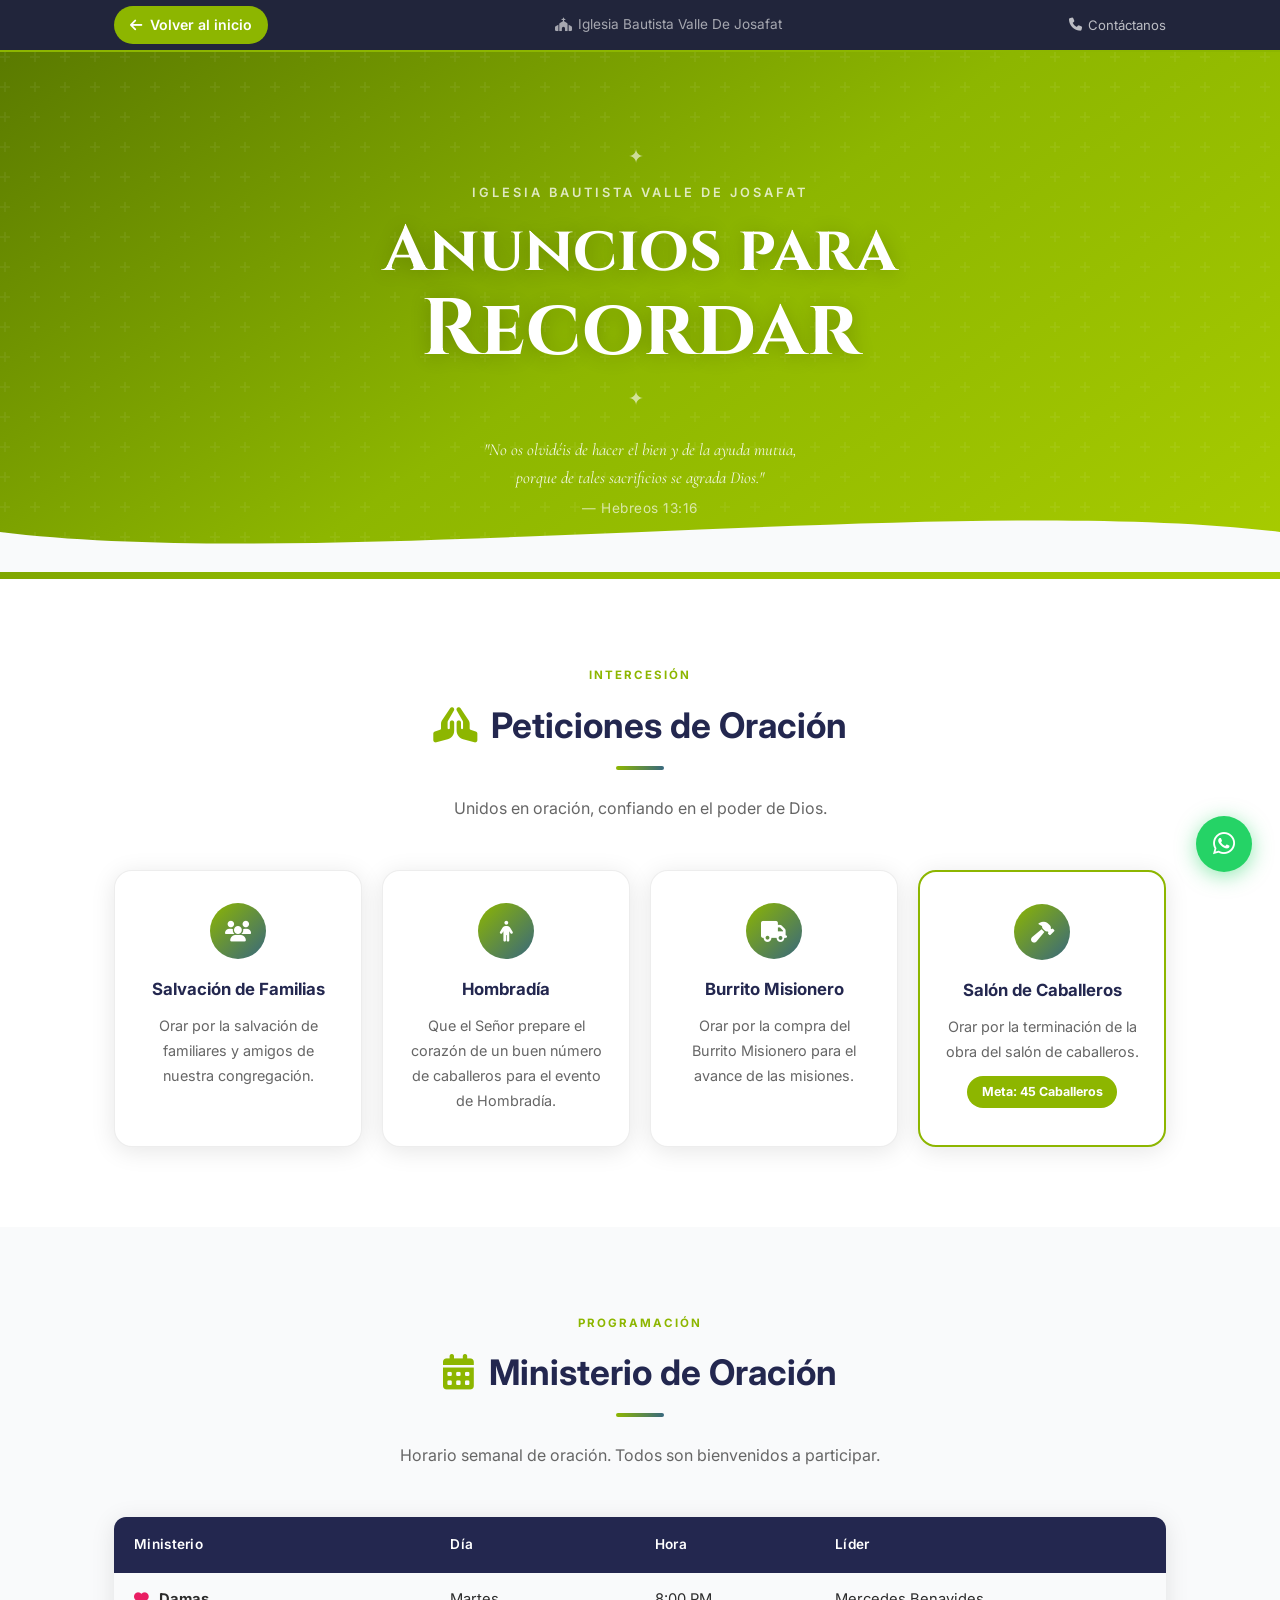
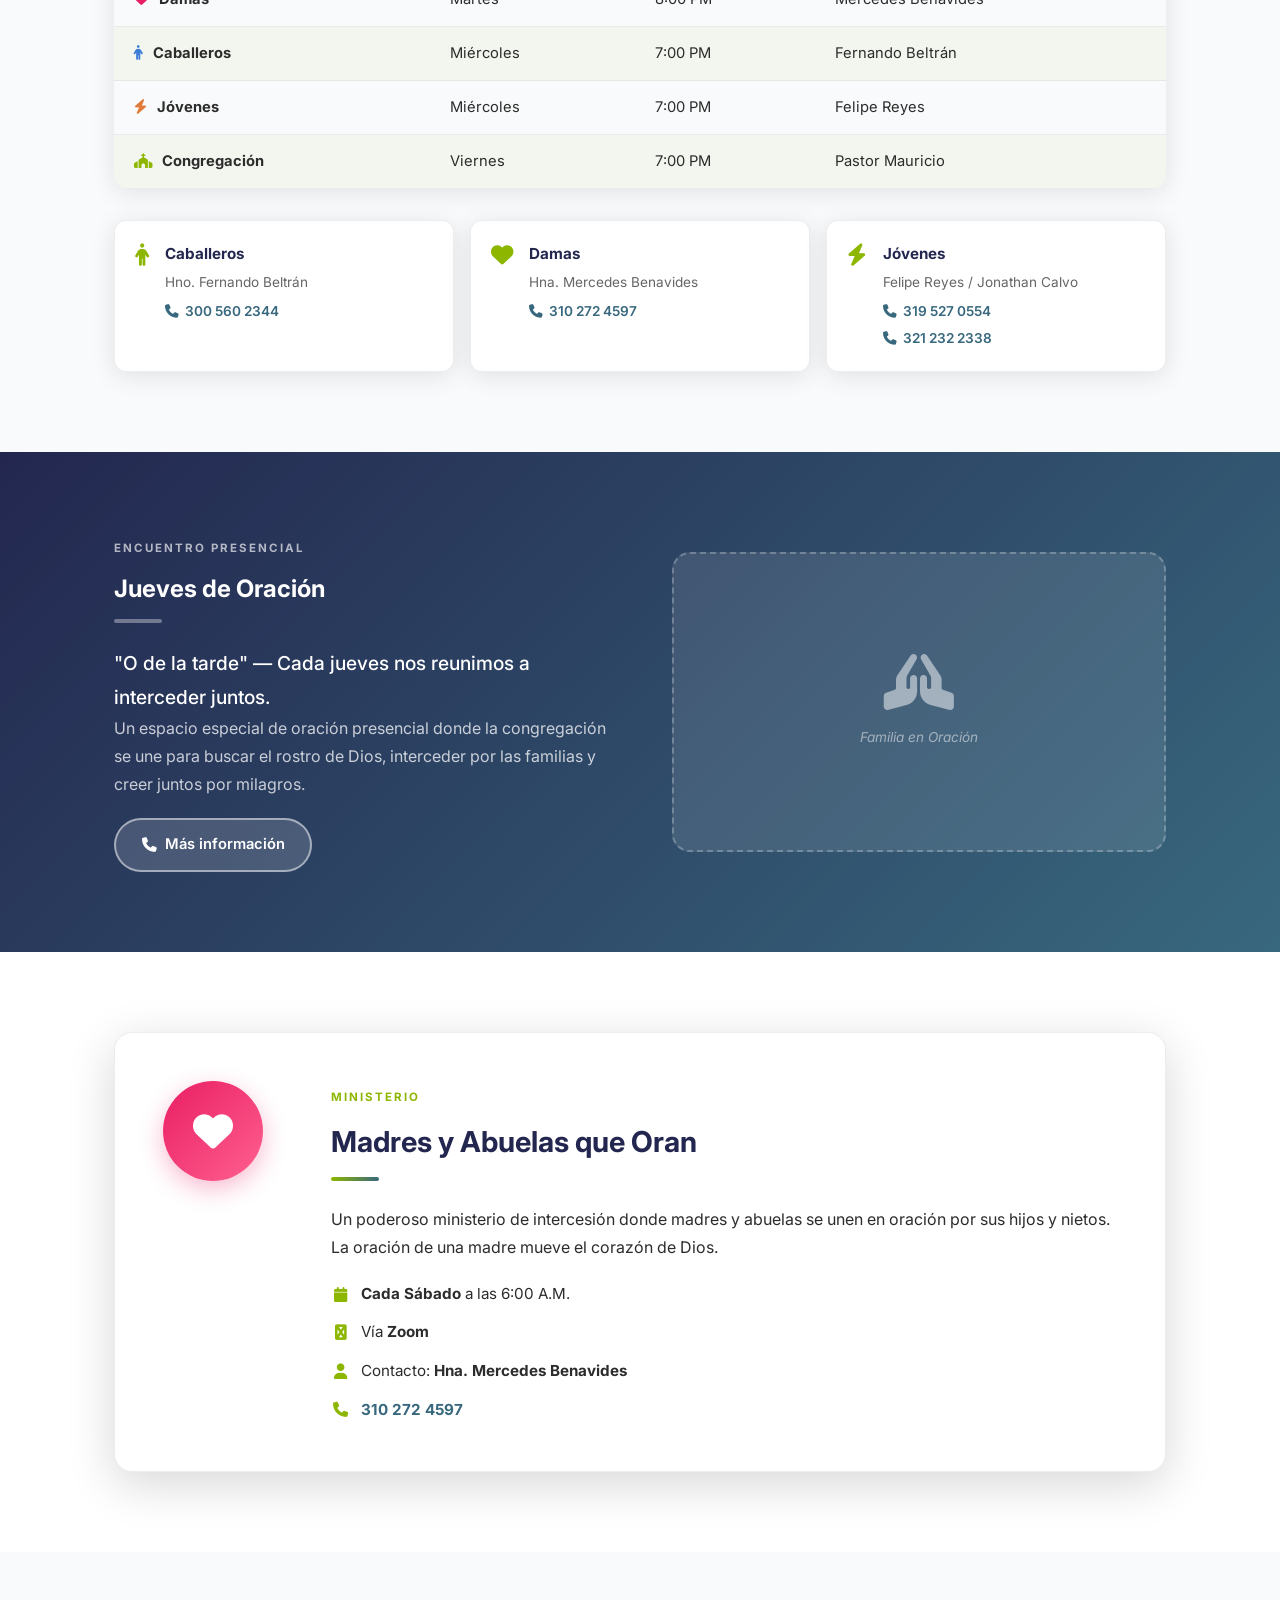
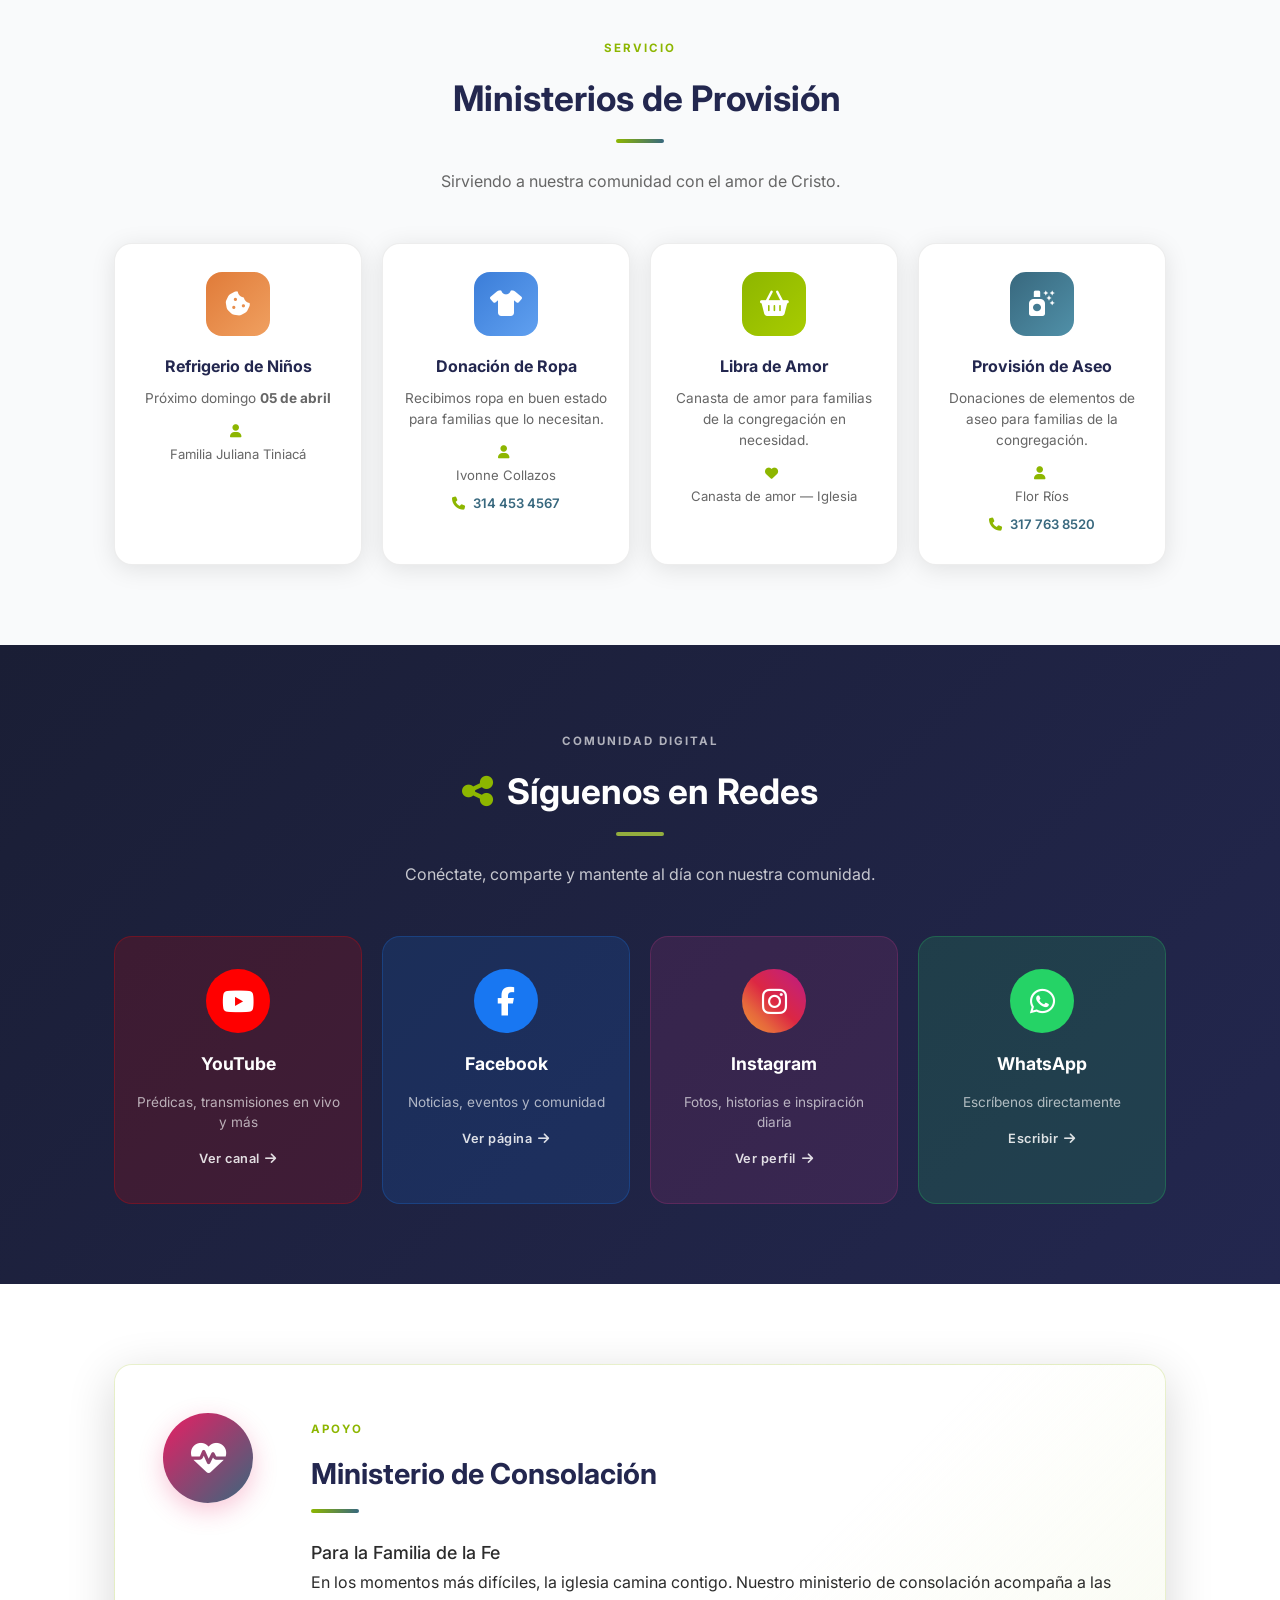
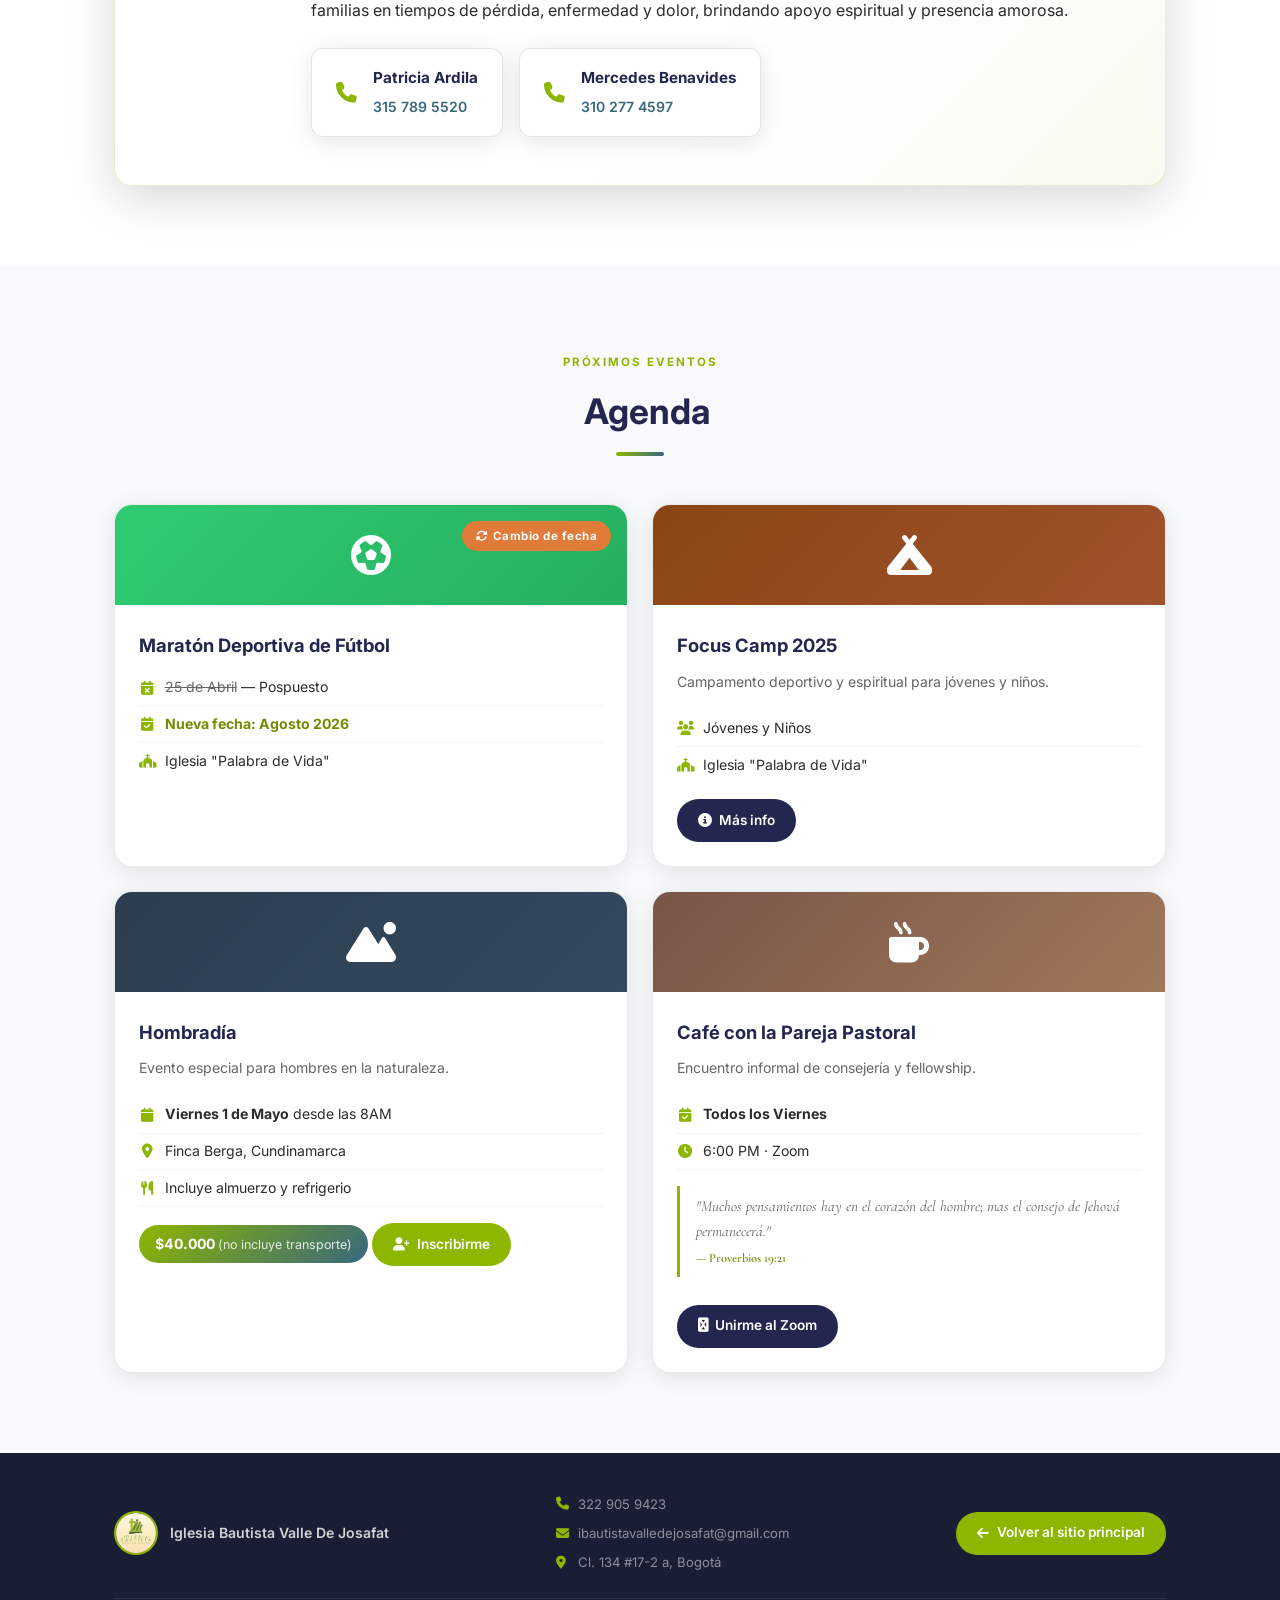
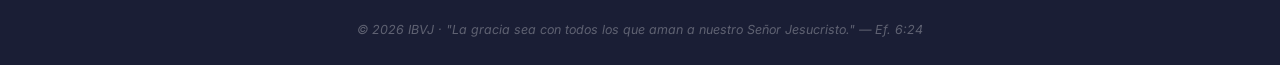
==== commit 7f73b02b: "Simplify prayer schedule table to 4 clear rows" ====
--- a/web/anuncios.html
+++ b/web/anuncios.html
@@ -109,47 +109,35 @@
           <table class="prayer-table">
             <thead>
               <tr>
-                <th>Día / Hora</th>
-                <th><i class="fas fa-person"></i> Caballeros</th>
-                <th><i class="fas fa-bolt"></i> Jóvenes</th>
-                <th><i class="fas fa-church"></i> Congregacional</th>
+                <th>Ministerio</th>
+                <th>Día</th>
+                <th>Hora</th>
+                <th>Líder</th>
               </tr>
             </thead>
             <tbody>
-              <tr class="row-day">
-                <td colspan="4"><i class="fas fa-moon"></i> Martes · 8:00 – 9:00 PM</td>
+              <tr>
+                <td><i class="fas fa-heart" style="color:#e91e63;margin-right:.4rem"></i> <strong>Damas</strong></td>
+                <td>Martes</td>
+                <td>8:00 PM</td>
+                <td>Mercedes Benavides</td>
               </tr>
               <tr>
-                <td class="leader-cell">Lideresa</td>
+                <td><i class="fas fa-person" style="color:#3B7DD8;margin-right:.4rem"></i> <strong>Caballeros</strong></td>
+                <td>Miércoles</td>
+                <td>7:00 PM</td>
                 <td>Fernando Beltrán</td>
-                <td>Felipe Reyes</td>
-                <td>Pastor Mauricio</td>
-              </tr>
-              <tr class="row-day">
-                <td colspan="4"><i class="fas fa-book-open"></i> Miércoles · 7:00 PM</td>
               </tr>
               <tr>
-                <td class="leader-cell">Lideresa</td>
-                <td>Fernando Beltrán</td>
+                <td><i class="fas fa-bolt" style="color:#E07B39;margin-right:.4rem"></i> <strong>Jóvenes</strong></td>
+                <td>Miércoles</td>
+                <td>7:00 PM</td>
                 <td>Felipe Reyes</td>
-                <td>Pastor Mauricio</td>
-              </tr>
-              <tr class="row-day">
-                <td colspan="4"><i class="fas fa-sun"></i> Jueves</td>
               </tr>
               <tr>
-                <td class="leader-cell">—</td>
-                <td>Fernando</td>
-                <td>Felipe Reyes</td>
-                <td>—</td>
-              </tr>
-              <tr class="row-day">
-                <td colspan="4"><i class="fas fa-star"></i> Viernes · 7:00 PM</td>
-              </tr>
-              <tr>
-                <td class="leader-cell">—</td>
-                <td>—</td>
-                <td>—</td>
+                <td><i class="fas fa-church" style="color:var(--lima);margin-right:.4rem"></i> <strong>Congregación</strong></td>
+                <td>Viernes</td>
+                <td>7:00 PM</td>
                 <td>Pastor Mauricio</td>
               </tr>
             </tbody>
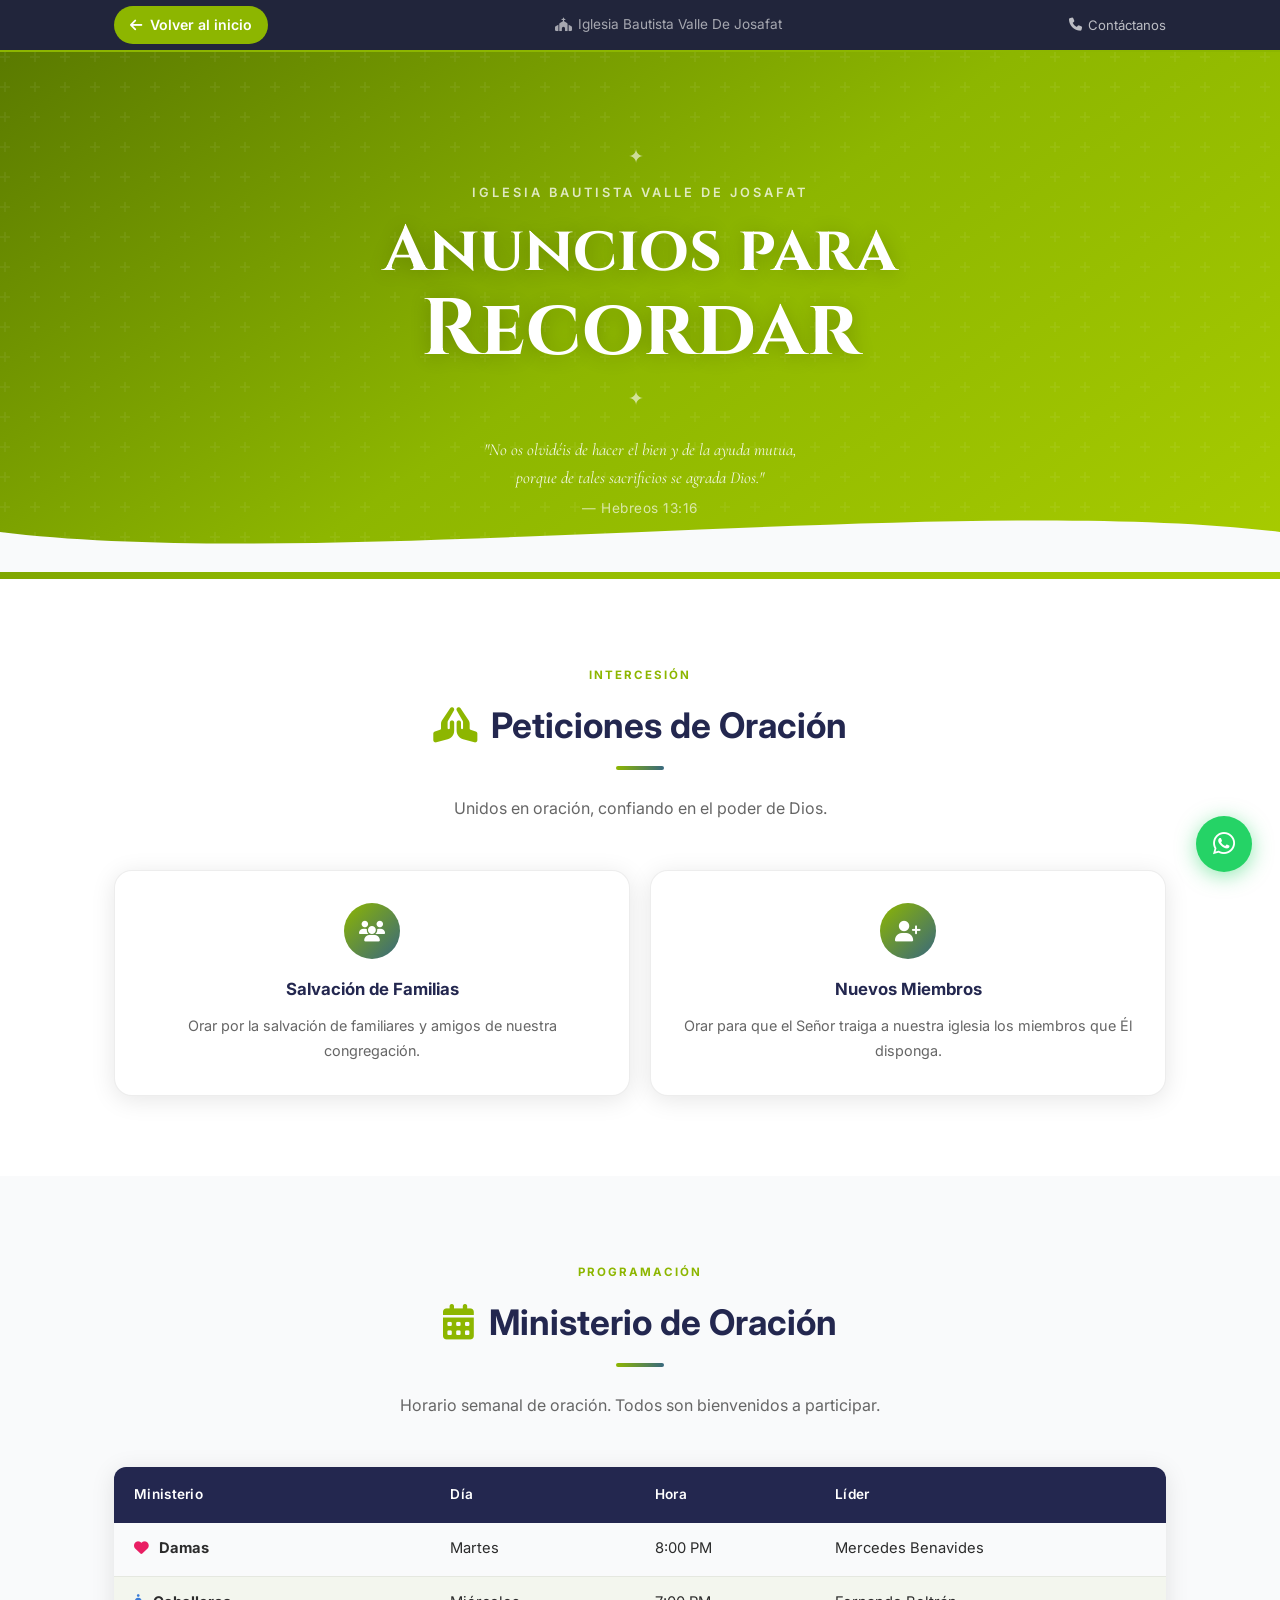
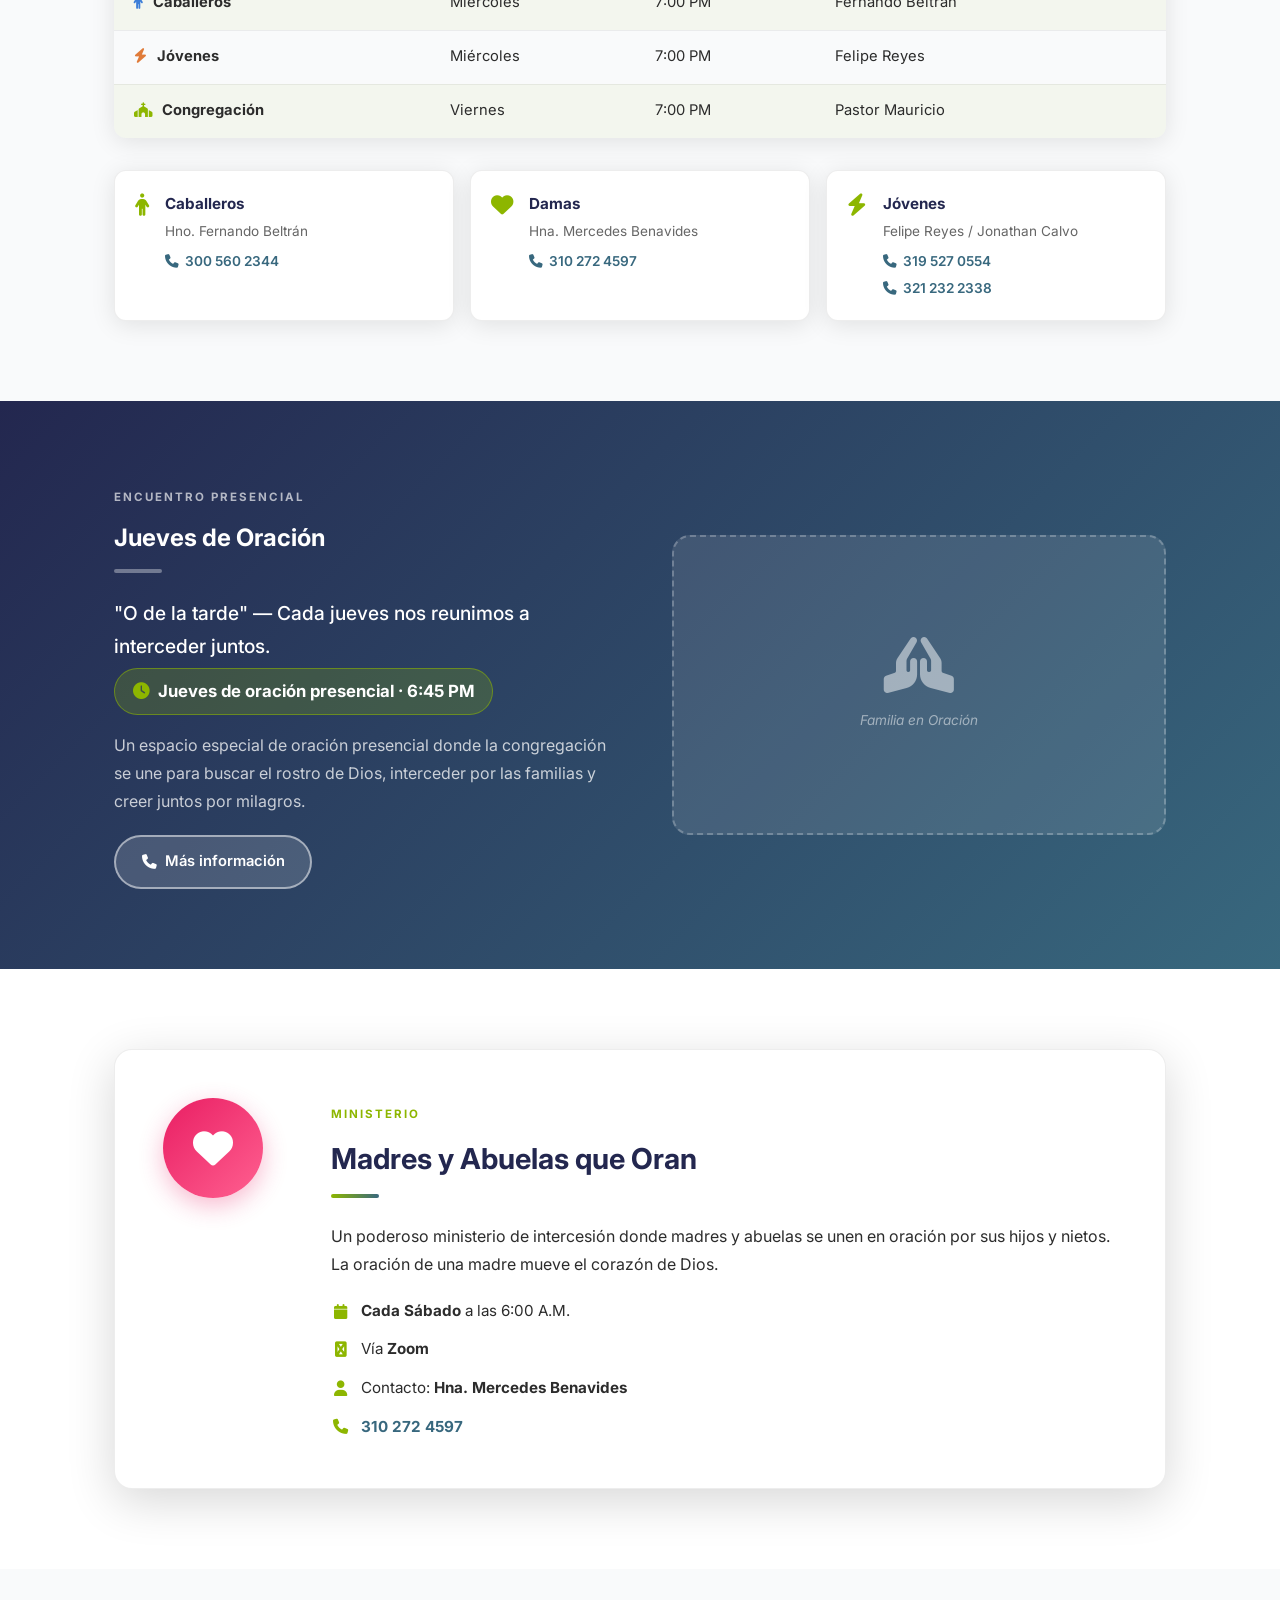
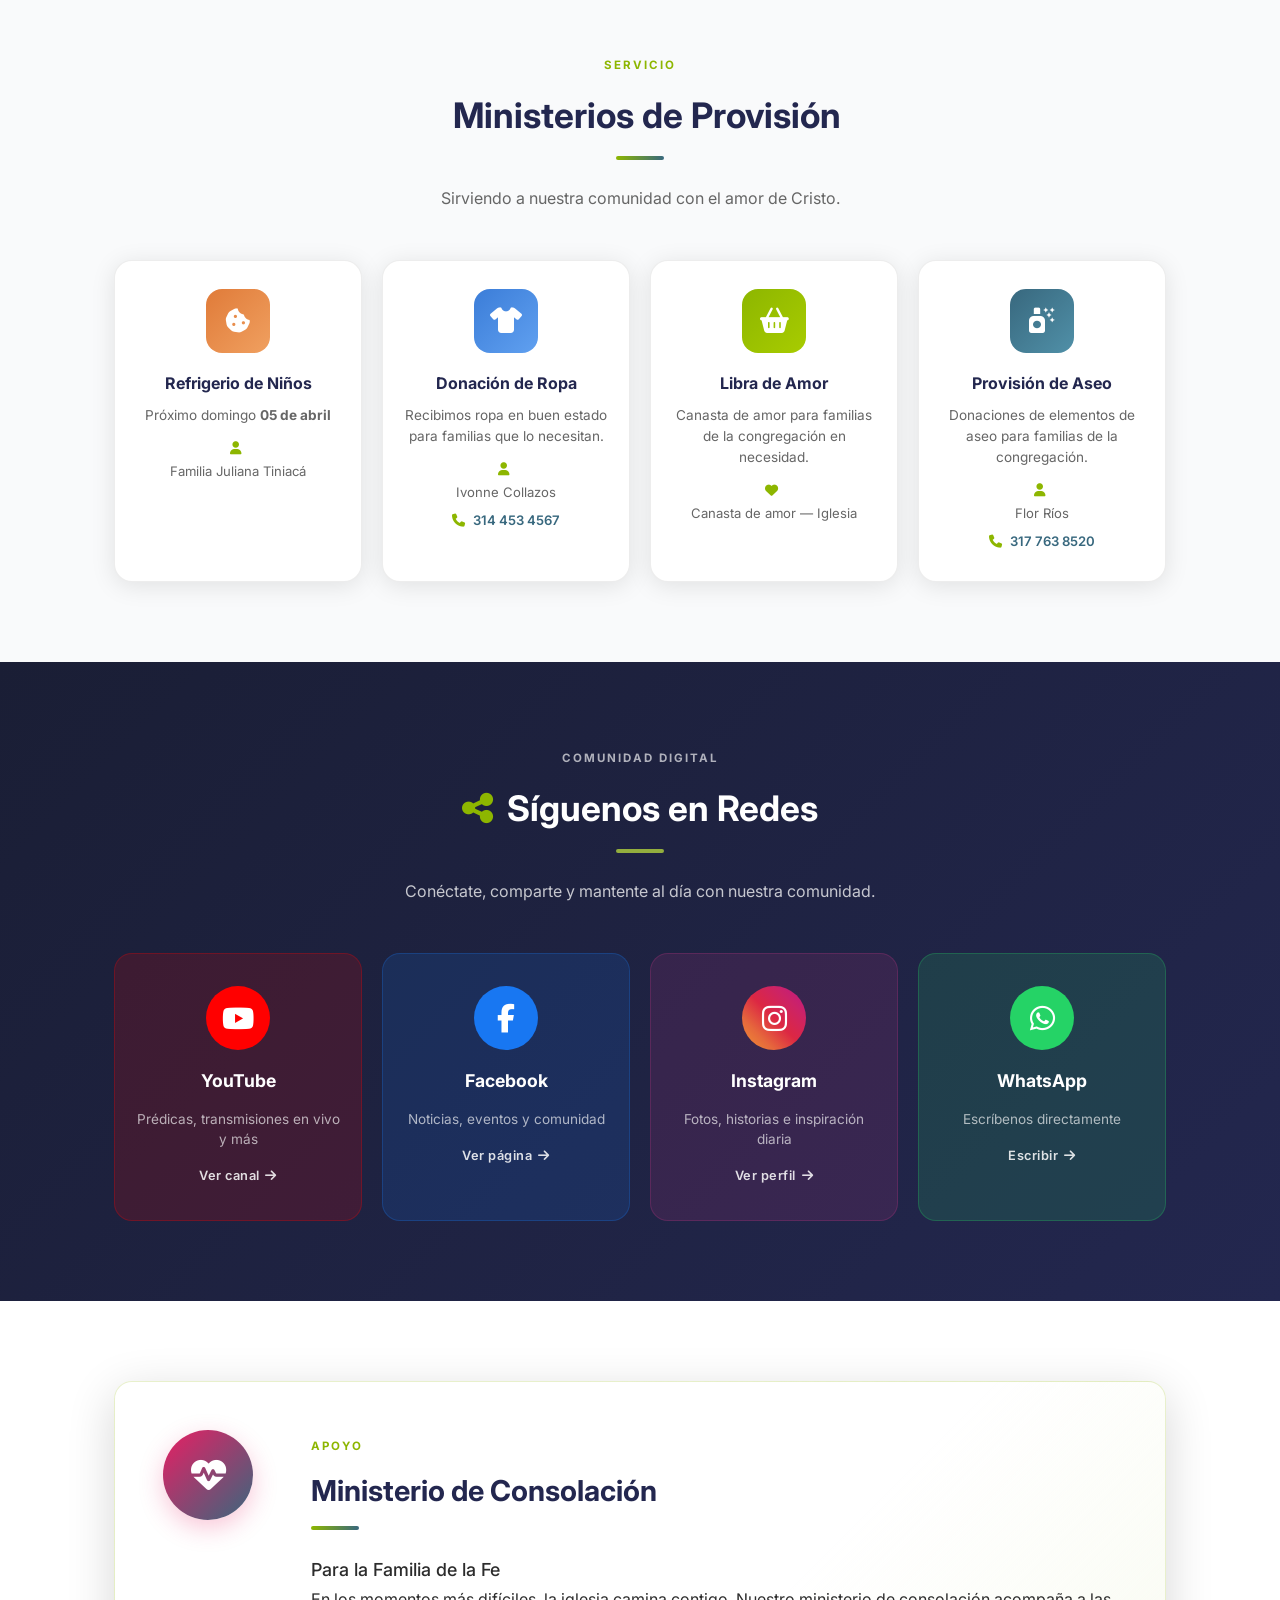
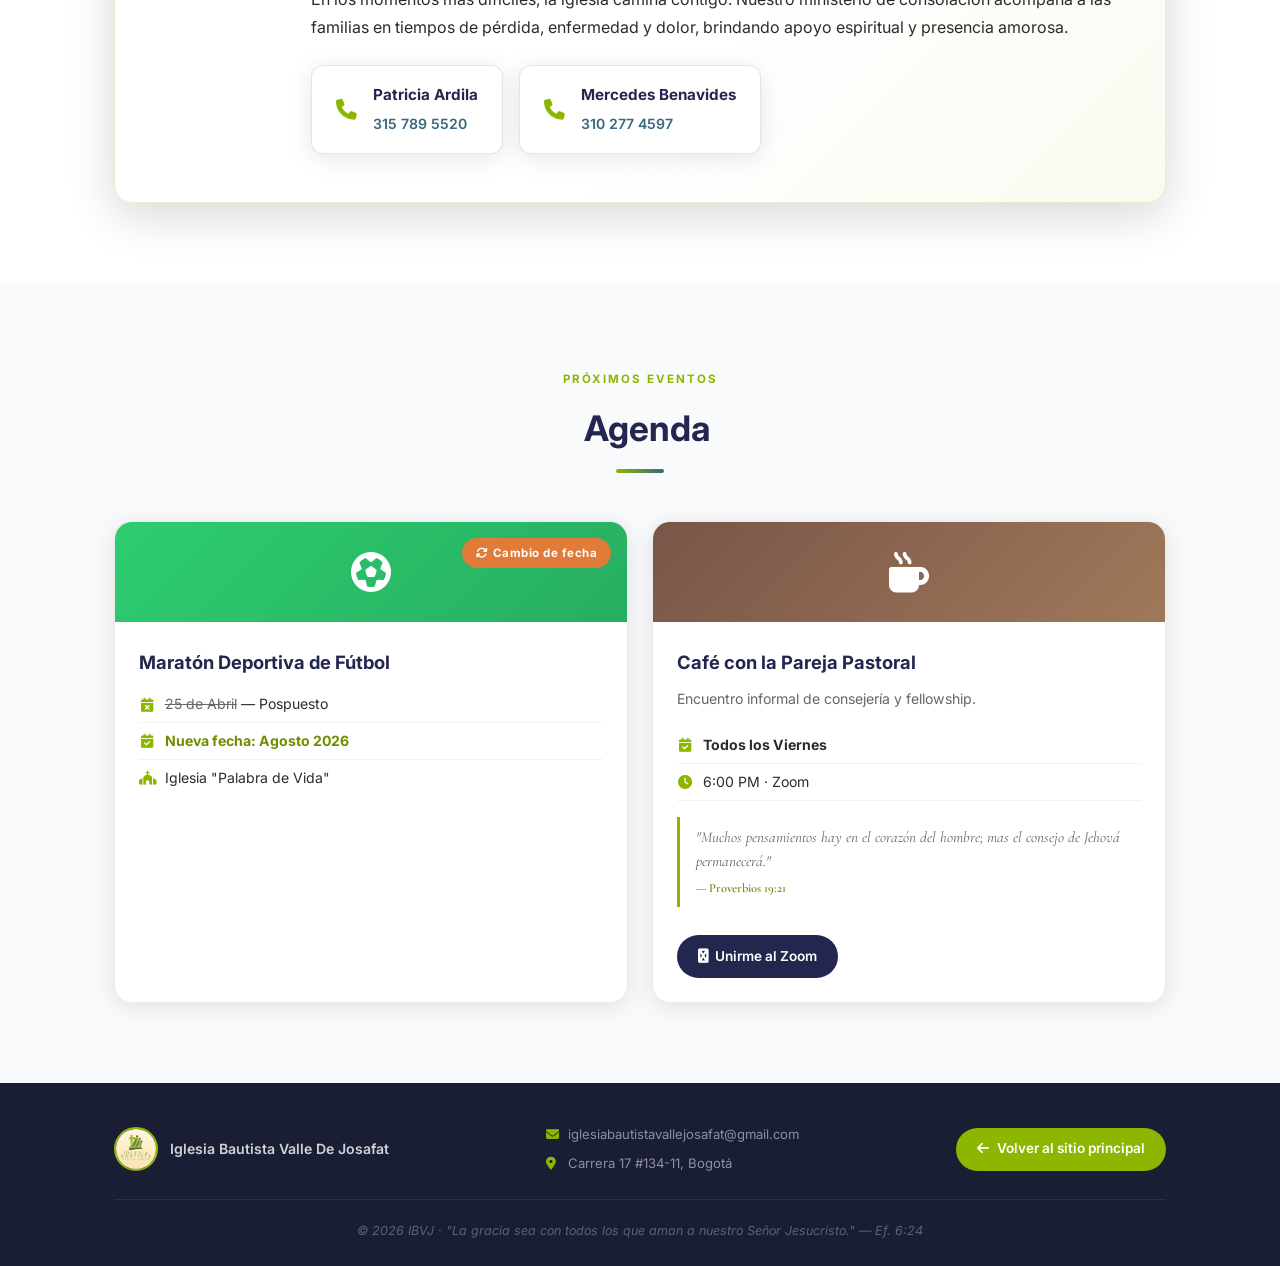
==== commit 061b8d64: "Actualiza contenido y prepara dominio personalizado - Horarios de servicio (sin miércoles; jueves y " ====
--- a/web/anuncios.html
+++ b/web/anuncios.html
@@ -1,3 +1,4 @@
+
 <!DOCTYPE html>
 <html lang="es">
 <head>
@@ -73,20 +74,9 @@
             <p>Orar por la salvación de familiares y amigos de nuestra congregación.</p>
           </div>
           <div class="prayer-card">
-            <div class="prayer-card-icon"><i class="fas fa-person"></i></div>
-            <h3>Hombradía</h3>
-            <p>Que el Señor prepare el corazón de un buen número de caballeros para el evento de Hombradía.</p>
-          </div>
-          <div class="prayer-card">
-            <div class="prayer-card-icon"><i class="fas fa-truck"></i></div>
-            <h3>Burrito Misionero</h3>
-            <p>Orar por la compra del Burrito Misionero para el avance de las misiones.</p>
-          </div>
-          <div class="prayer-card prayer-card--featured">
-            <div class="prayer-card-icon"><i class="fas fa-hammer"></i></div>
-            <h3>Salón de Caballeros</h3>
-            <p>Orar por la terminación de la obra del salón de caballeros.</p>
-            <div class="meta-badge">Meta: <strong>45 Caballeros</strong></div>
+            <div class="prayer-card-icon"><i class="fas fa-user-plus"></i></div>
+            <h3>Nuevos Miembros</h3>
+            <p>Orar para que el Señor traiga a nuestra iglesia los miembros que Él disponga.</p>
           </div>
         </div>
       </div>
@@ -186,6 +176,9 @@
             <h2 class="text-white">Jueves de Oración</h2>
             <div class="sep sep-light"></div>
             <p class="lead text-white">"O de la tarde" — Cada jueves nos reunimos a interceder juntos.</p>
+            <p class="jueves-horario text-white">
+              <i class="fas fa-clock"></i> Jueves de oración presencial · 6:45 PM
+            </p>
             <p class="text-white-70">
               Un espacio especial de oración presencial donde la congregación se une para buscar el rostro de Dios,
               interceder por las familias y creer juntos por milagros.
@@ -432,57 +425,6 @@
             </div>
           </div>
 
-          <!-- 10. FOCUS CAMP -->
-          <div class="evento-card">
-            <div class="evento-icon-wrap evento-icon--camp">
-              <i class="fas fa-campground"></i>
-            </div>
-            <div class="evento-body">
-              <h3>Focus Camp 2025</h3>
-              <p class="evento-desc">Campamento deportivo y espiritual para jóvenes y niños.</p>
-              <div class="evento-detail">
-                <i class="fas fa-users"></i>
-                <span>Jóvenes y Niños</span>
-              </div>
-              <div class="evento-detail">
-                <i class="fas fa-church"></i>
-                <span>Iglesia "Palabra de Vida"</span>
-              </div>
-              <a href="tel:+573229059423" class="btn-evento">
-                <i class="fas fa-info-circle"></i> Más info
-              </a>
-            </div>
-          </div>
-
-          <!-- 11. HOMBRADÍA -->
-          <div class="evento-card evento-card--hombres">
-            <div class="evento-icon-wrap evento-icon--men">
-              <i class="fas fa-mountain-sun"></i>
-            </div>
-            <div class="evento-body">
-              <h3>Hombradía</h3>
-              <p class="evento-desc">Evento especial para hombres en la naturaleza.</p>
-              <div class="evento-detail">
-                <i class="fas fa-calendar"></i>
-                <span><strong>Viernes 1 de Mayo</strong> desde las 8AM</span>
-              </div>
-              <div class="evento-detail">
-                <i class="fas fa-map-marker-alt"></i>
-                <span>Finca Berga, Cundinamarca</span>
-              </div>
-              <div class="evento-detail">
-                <i class="fas fa-utensils"></i>
-                <span>Incluye almuerzo y refrigerio</span>
-              </div>
-              <div class="precio-badge">
-                $40.000 <small>(no incluye transporte)</small>
-              </div>
-              <a href="tel:+573229059423" class="btn-evento btn-evento--accent">
-                <i class="fas fa-user-plus"></i> Inscribirme
-              </a>
-            </div>
-          </div>
-
           <!-- 12. CAFÉ CON LA PAREJA PASTORAL -->
           <div class="evento-card evento-card--cafe">
             <div class="evento-icon-wrap evento-icon--cafe">
@@ -524,9 +466,8 @@
           <span>Iglesia Bautista Valle De Josafat</span>
         </div>
         <div class="footer-contact-small">
-          <a href="tel:+573229059423"><i class="fas fa-phone"></i> 322 905 9423</a>
-          <a href="mailto:ibautistavalledejosafat@gmail.com"><i class="fas fa-envelope"></i> ibautistavalledejosafat@gmail.com</a>
-          <span><i class="fas fa-map-marker-alt"></i> Cl. 134 #17-2 a, Bogotá</span>
+          <a href="mailto:iglesiabautistavallejosafat@gmail.com"><i class="fas fa-envelope"></i> iglesiabautistavallejosafat@gmail.com</a>
+          <span><i class="fas fa-map-marker-alt"></i> Carrera 17 #134-11, Bogotá</span>
         </div>
         <a href="index.html" class="back-btn-footer">
           <i class="fas fa-arrow-left"></i> Volver al sitio principal
--- a/web/css/anuncios.css
+++ b/web/css/anuncios.css
@@ -327,6 +327,15 @@
   align-items: center;
 }
 .jueves-text .lead { font-size: 1.2rem; }
+.jueves-horario {
+  display: inline-flex; align-items: center; gap: .5rem;
+  font-weight: 700; font-size: 1.05rem;
+  background: rgba(141,182,0,.22);
+  border: 1px solid rgba(141,182,0,.55);
+  border-radius: 50px; padding: .5rem 1.1rem;
+  margin: .25rem 0 1rem;
+}
+.jueves-horario i { color: var(--lima); }
 .jueves-img-placeholder {
   background: rgba(255,255,255,.1);
   border: 2px dashed rgba(255,255,255,.25);
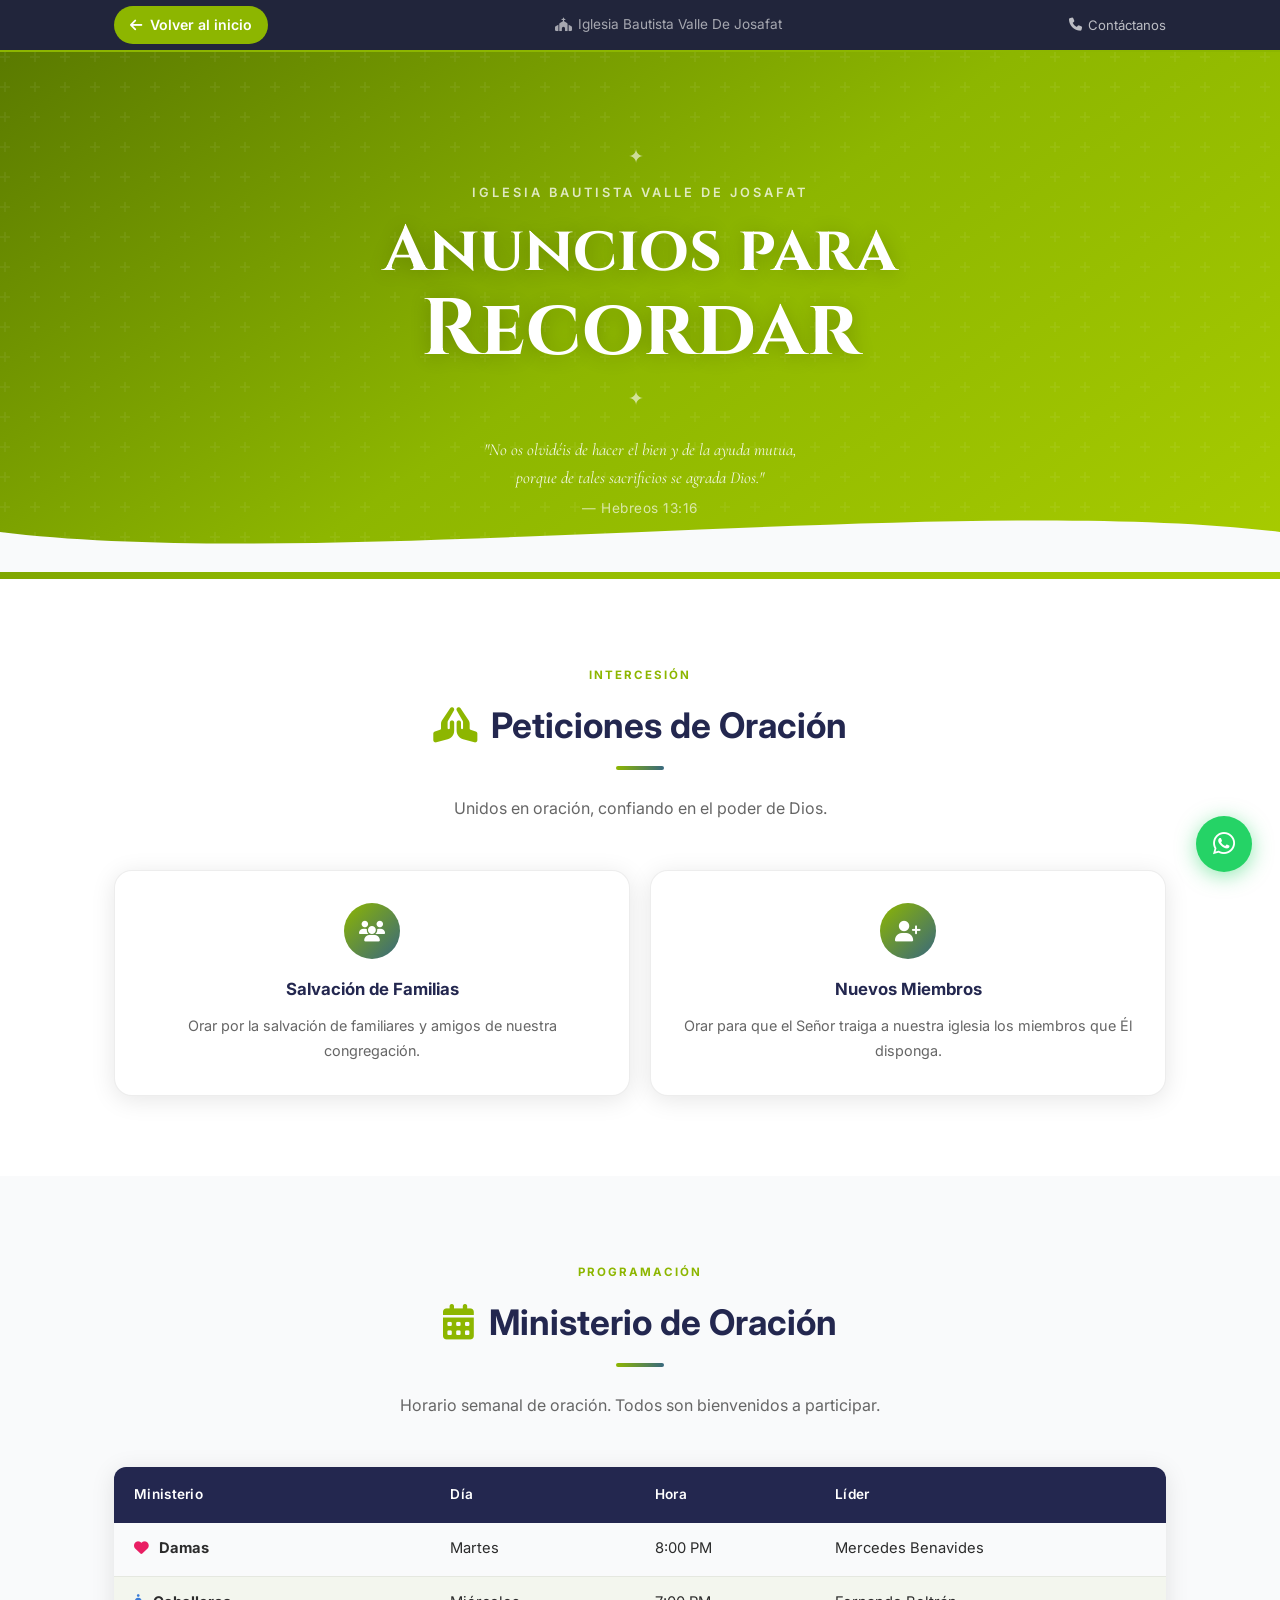
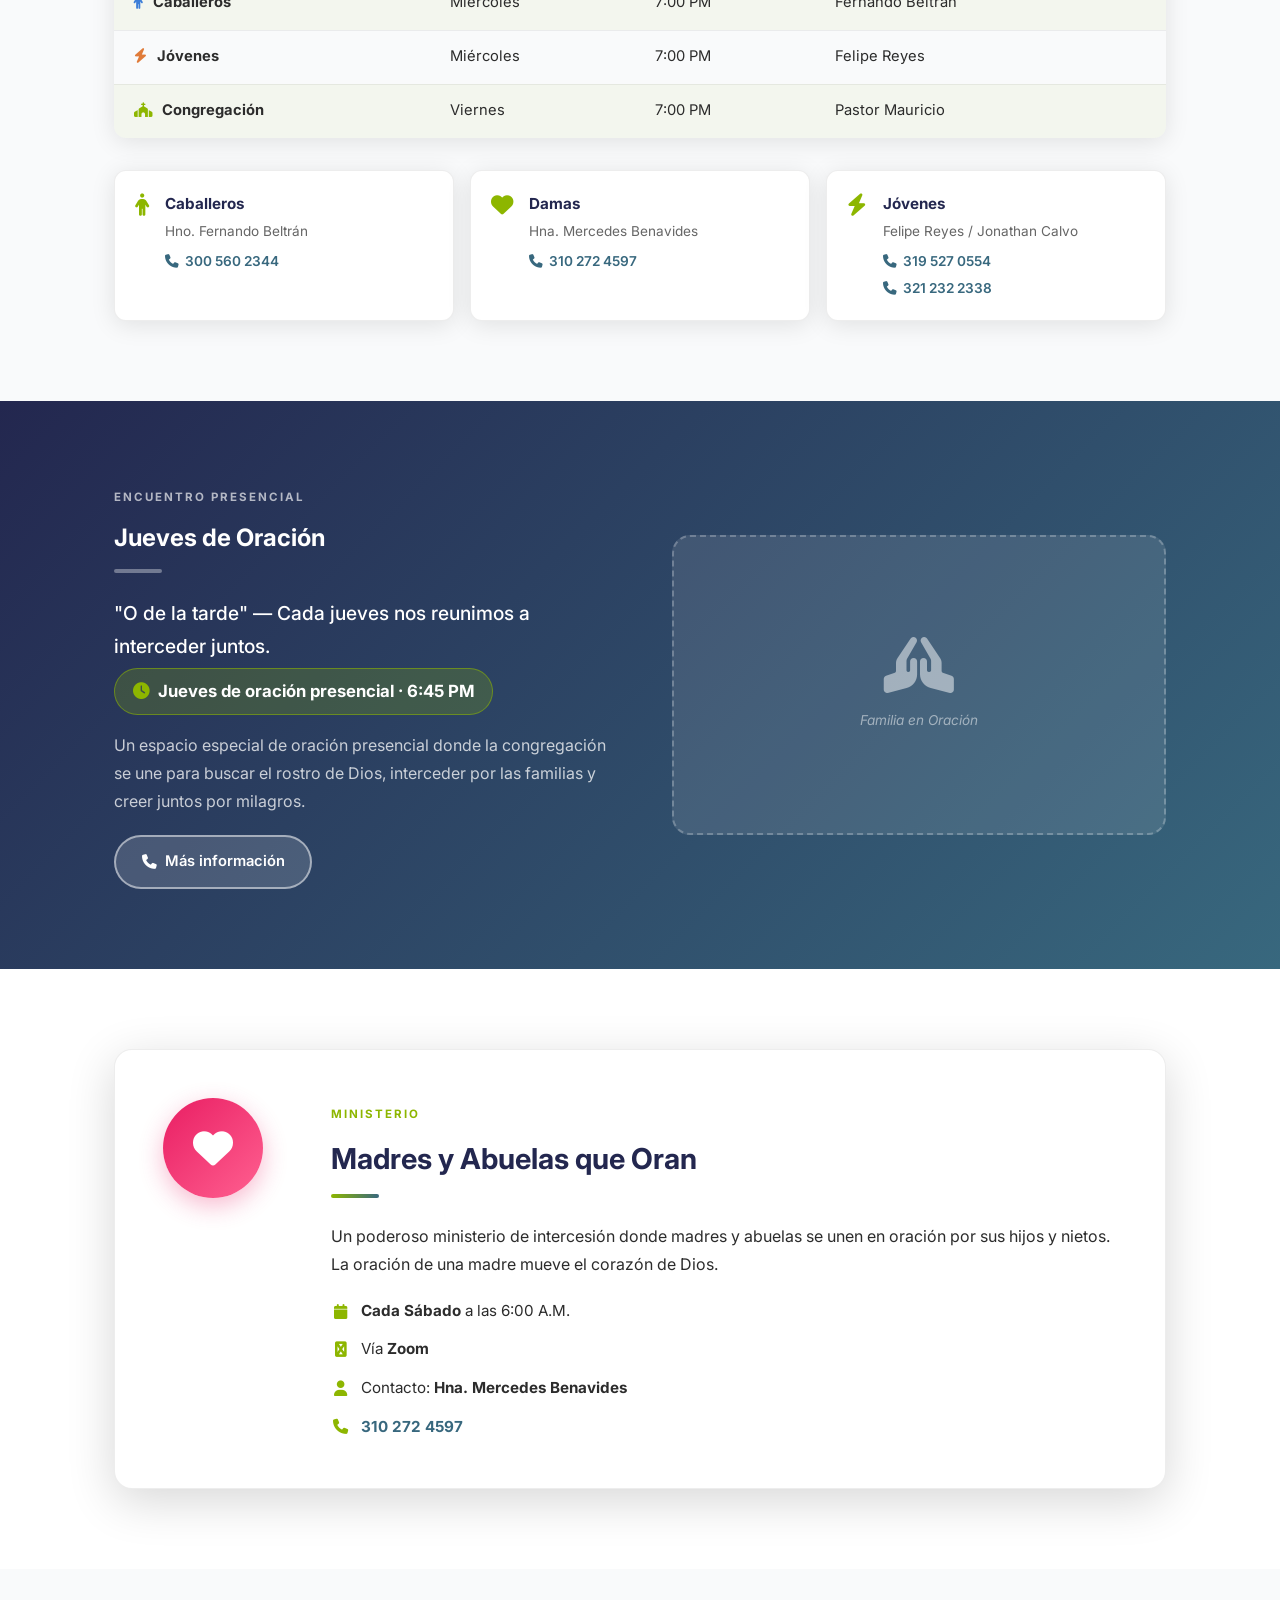
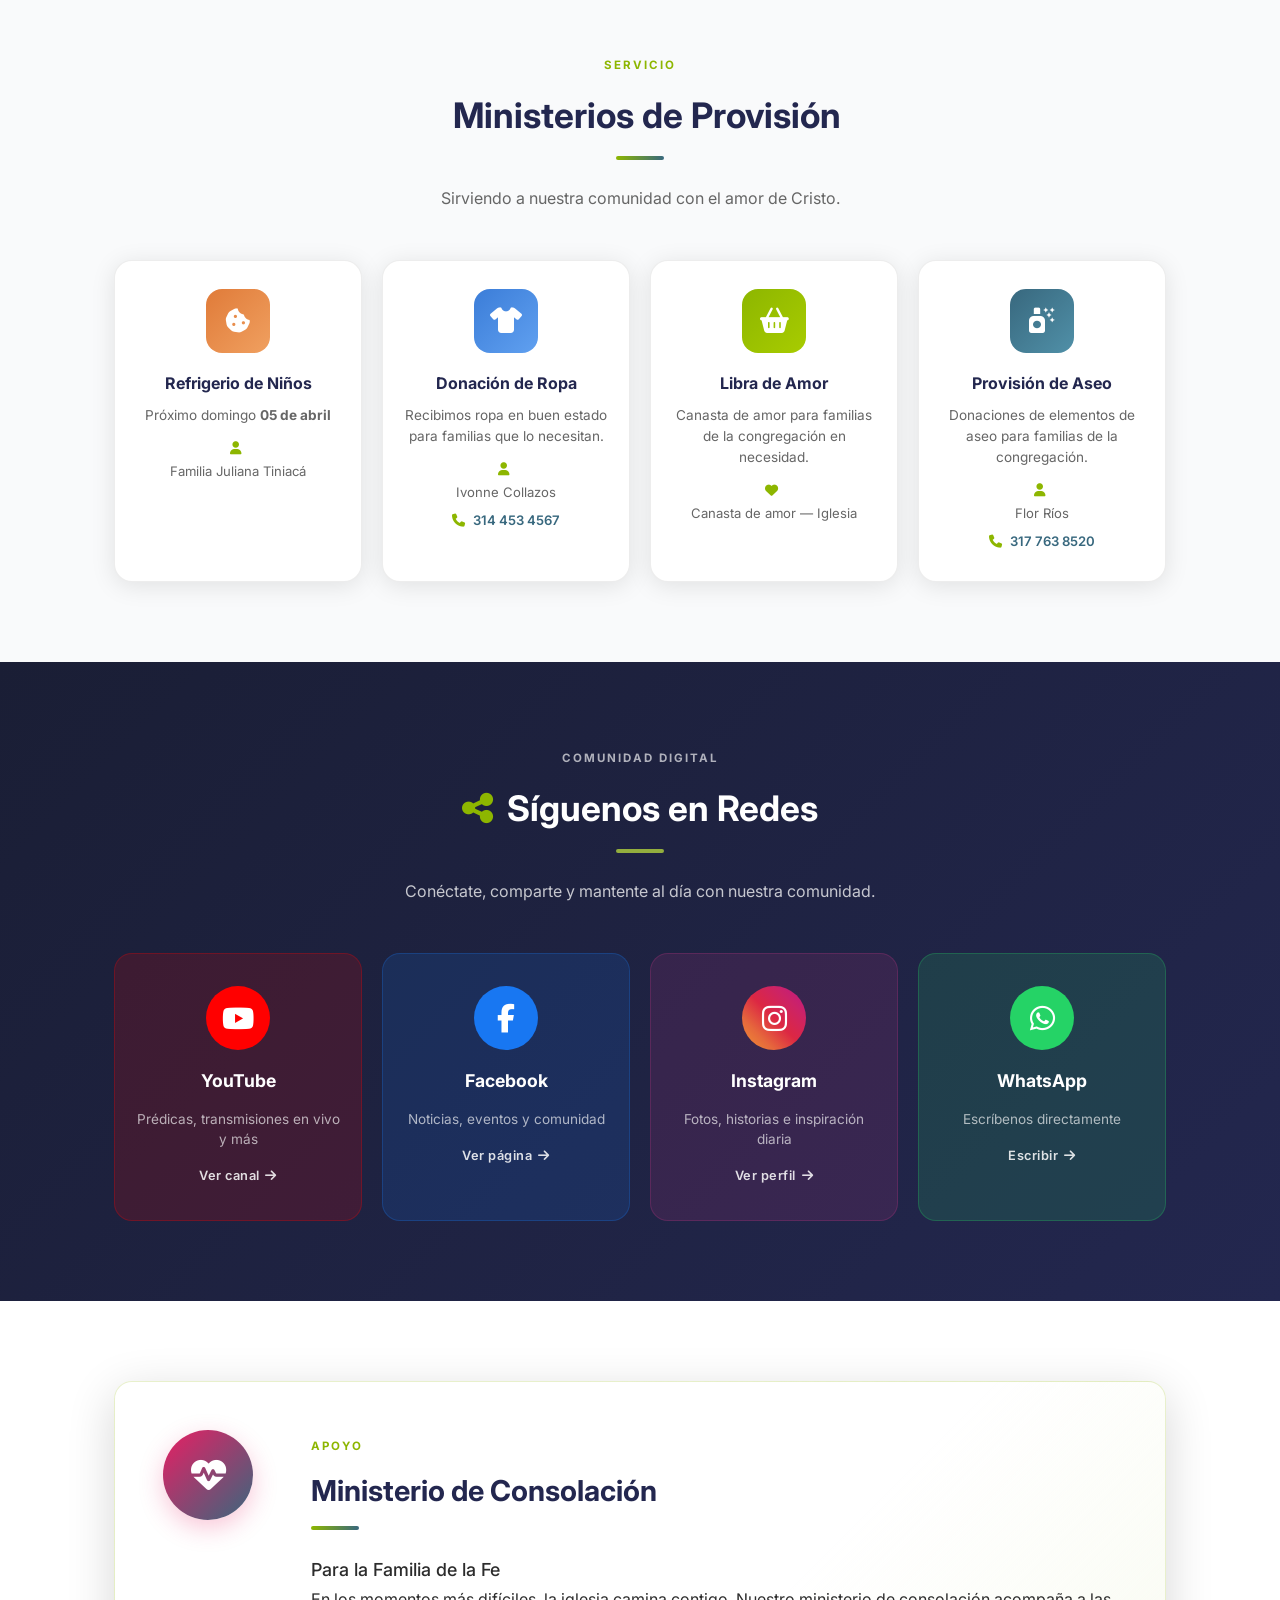
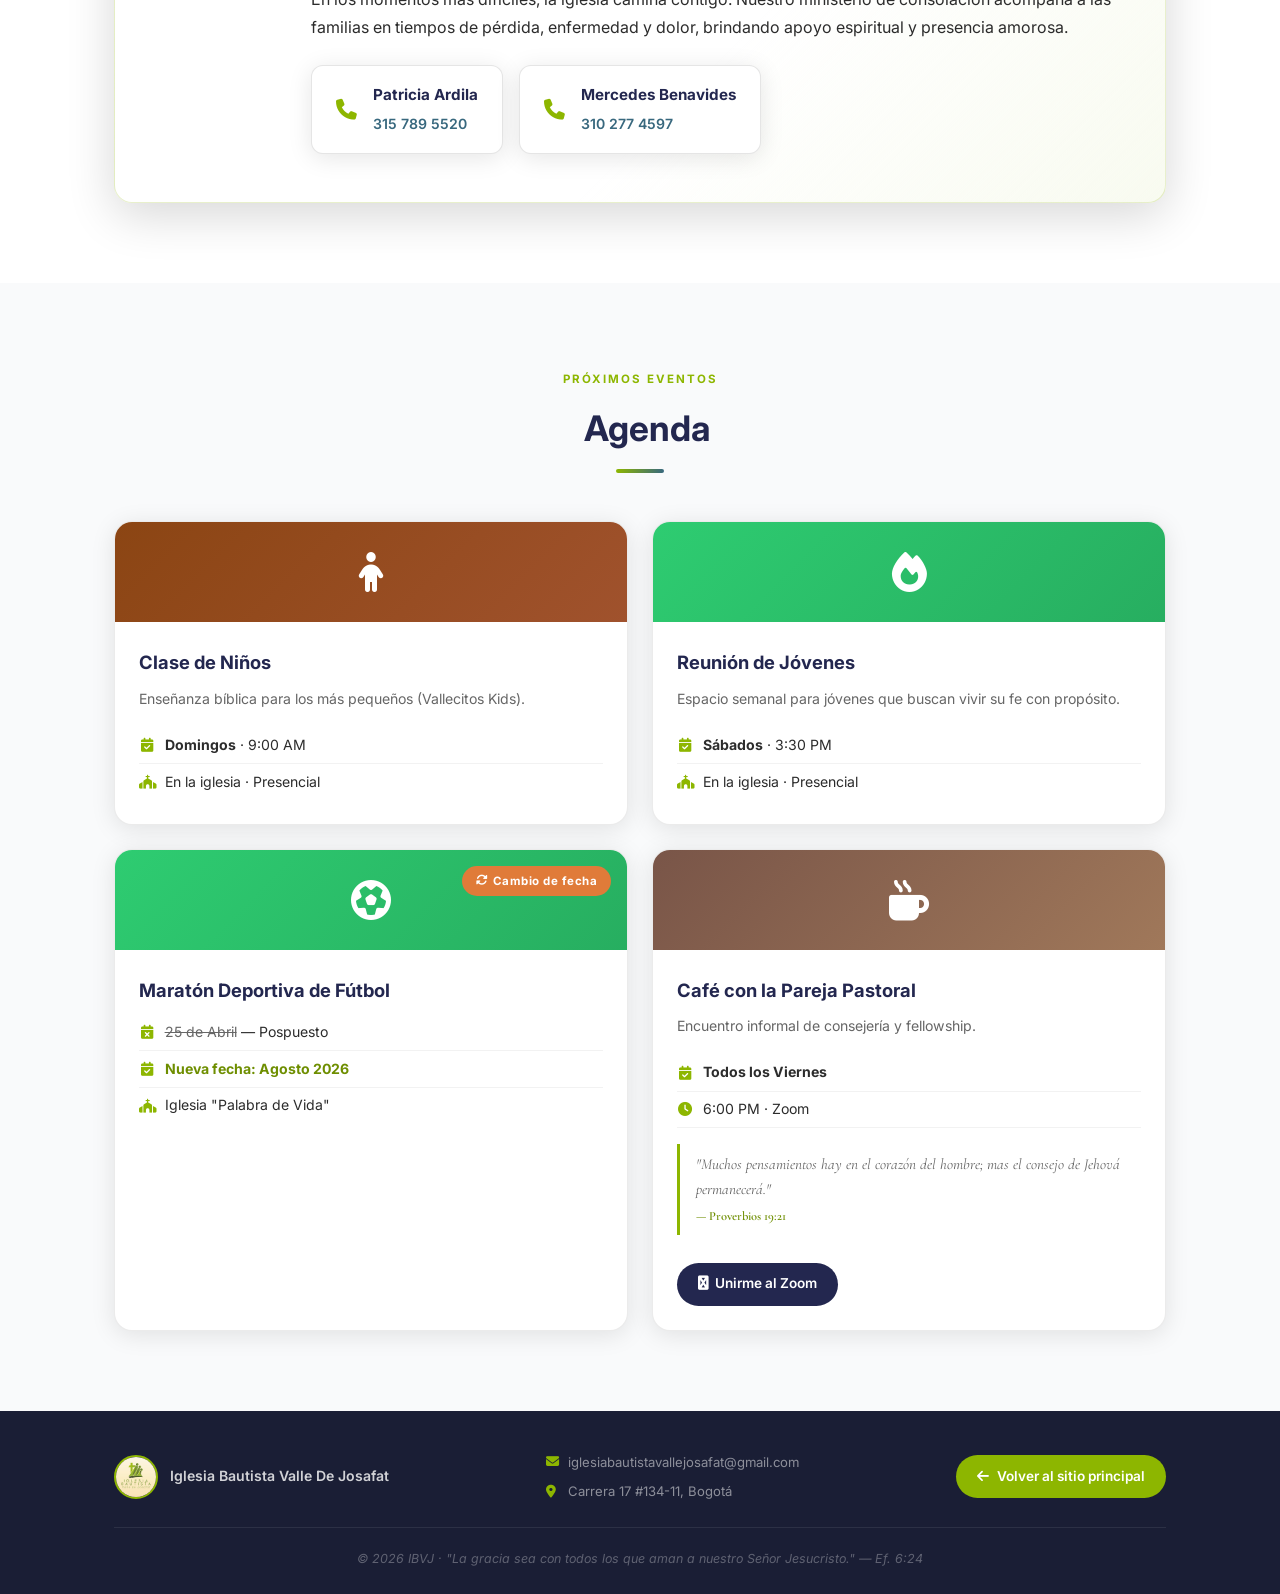
==== commit 418c1465: "Agrega Vallecitos Kids, eventos de agenda y mejoras de layout - Nuevo ministerio "Vallecitos Kids" c" ====
--- a/web/anuncios.html
+++ b/web/anuncios.html
@@ -6,6 +6,11 @@
   <meta name="viewport" content="width=device-width, initial-scale=1.0" />
   <meta name="description" content="Anuncios para Recordar — Iglesia Bautista Valle De Josafat, Bogotá." />
   <title>Anuncios para Recordar — IBVJ</title>
+
+  <!-- Favicon (logo de la iglesia) -->
+  <link rel="icon" type="image/png" sizes="32x32" href="assets/images/favicon-32.png" />
+  <link rel="icon" type="image/x-icon" href="assets/images/favicon.jpg" />
+  <link rel="apple-touch-icon" href="assets/images/apple-touch-icon.png" />
 
   <link rel="preconnect" href="https://fonts.googleapis.com" />
   <link rel="preconnect" href="https://fonts.gstatic.com" crossorigin />
@@ -402,6 +407,44 @@
 
         <div class="eventos-grid">
 
+          <!-- CLASE DE NIÑOS -->
+          <div class="evento-card">
+            <div class="evento-icon-wrap evento-icon--camp">
+              <i class="fas fa-child"></i>
+            </div>
+            <div class="evento-body">
+              <h3>Clase de Niños</h3>
+              <p class="evento-desc">Enseñanza bíblica para los más pequeños (Vallecitos Kids).</p>
+              <div class="evento-detail">
+                <i class="fas fa-calendar-check"></i>
+                <span><strong>Domingos</strong> · 9:00 AM</span>
+              </div>
+              <div class="evento-detail">
+                <i class="fas fa-church"></i>
+                <span>En la iglesia · Presencial</span>
+              </div>
+            </div>
+          </div>
+
+          <!-- REUNIÓN DE JÓVENES -->
+          <div class="evento-card">
+            <div class="evento-icon-wrap evento-icon--sport">
+              <i class="fas fa-fire"></i>
+            </div>
+            <div class="evento-body">
+              <h3>Reunión de Jóvenes</h3>
+              <p class="evento-desc">Espacio semanal para jóvenes que buscan vivir su fe con propósito.</p>
+              <div class="evento-detail">
+                <i class="fas fa-calendar-check"></i>
+                <span><strong>Sábados</strong> · 3:30 PM</span>
+              </div>
+              <div class="evento-detail">
+                <i class="fas fa-church"></i>
+                <span>En la iglesia · Presencial</span>
+              </div>
+            </div>
+          </div>
+
           <!-- 9. MARATÓN DEPORTIVA -->
           <div class="evento-card evento-card--cambio">
             <div class="evento-badge"><i class="fas fa-rotate"></i> Cambio de fecha</div>
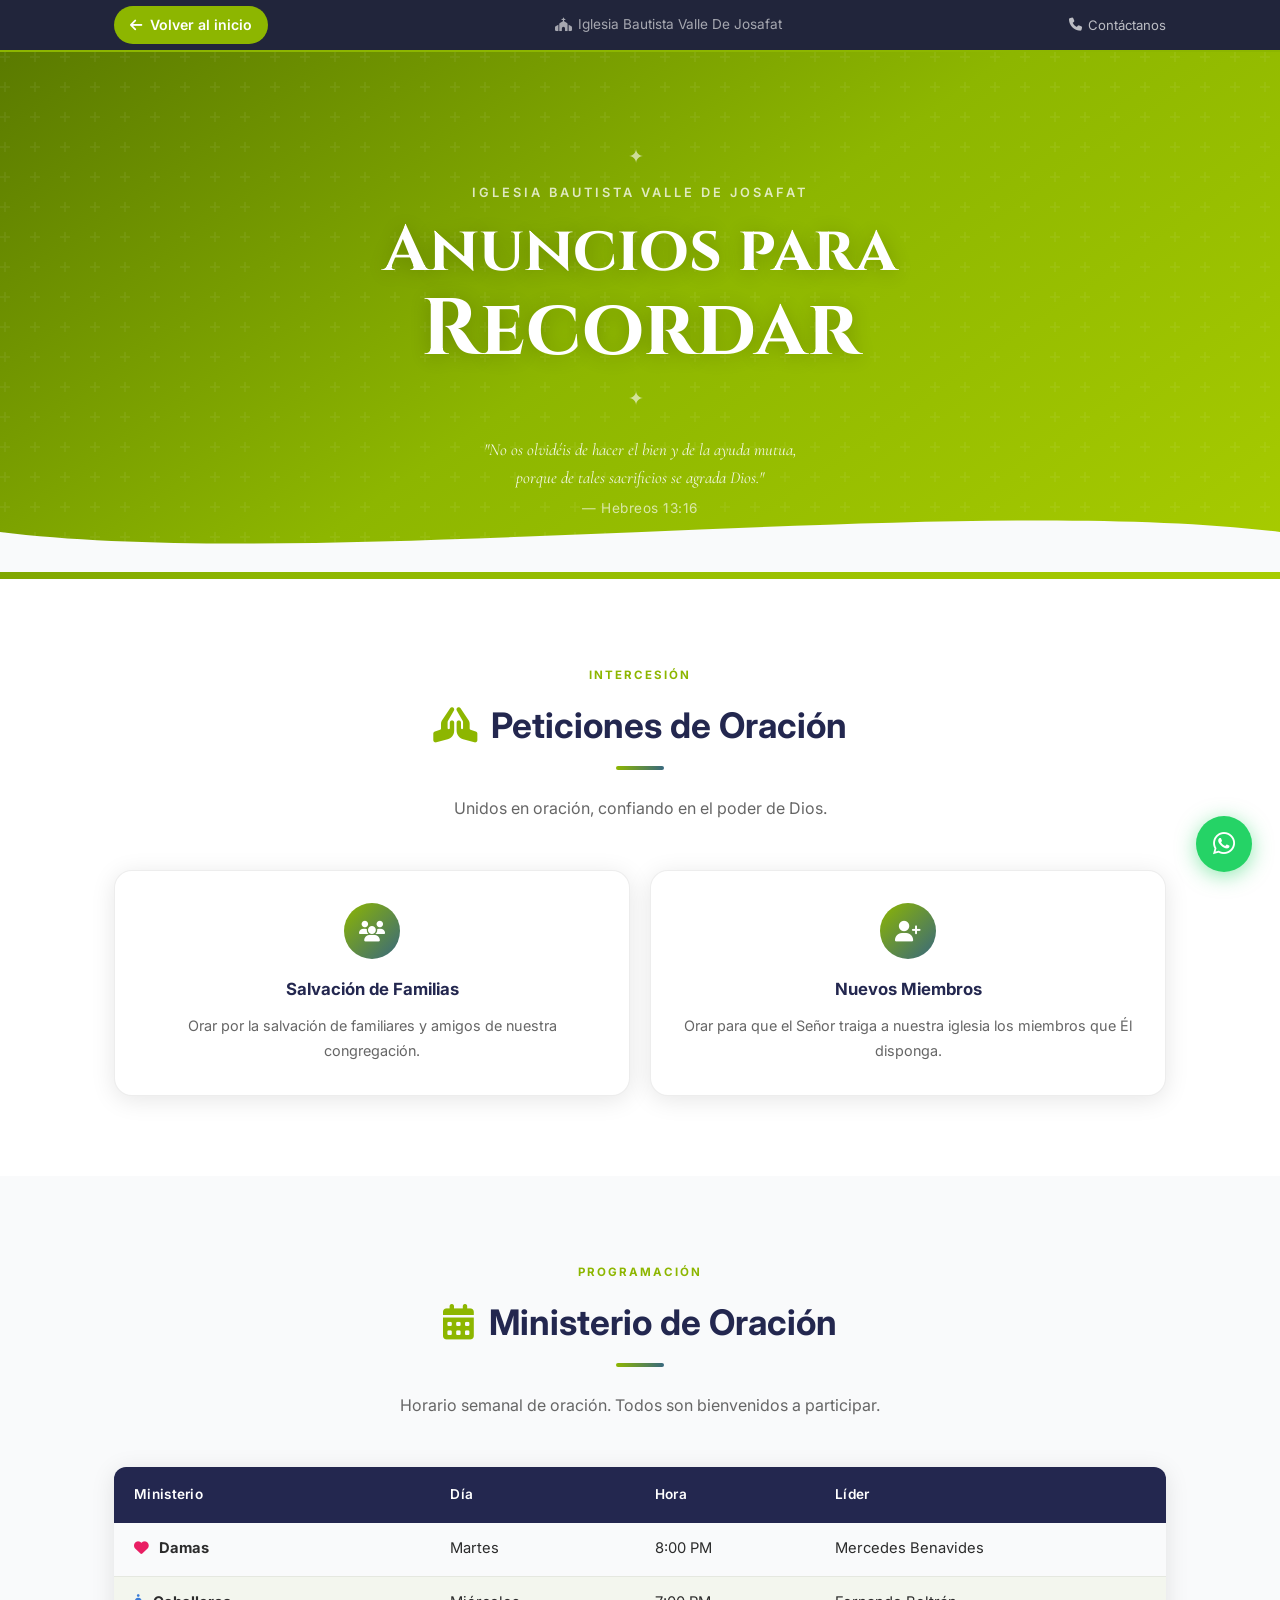
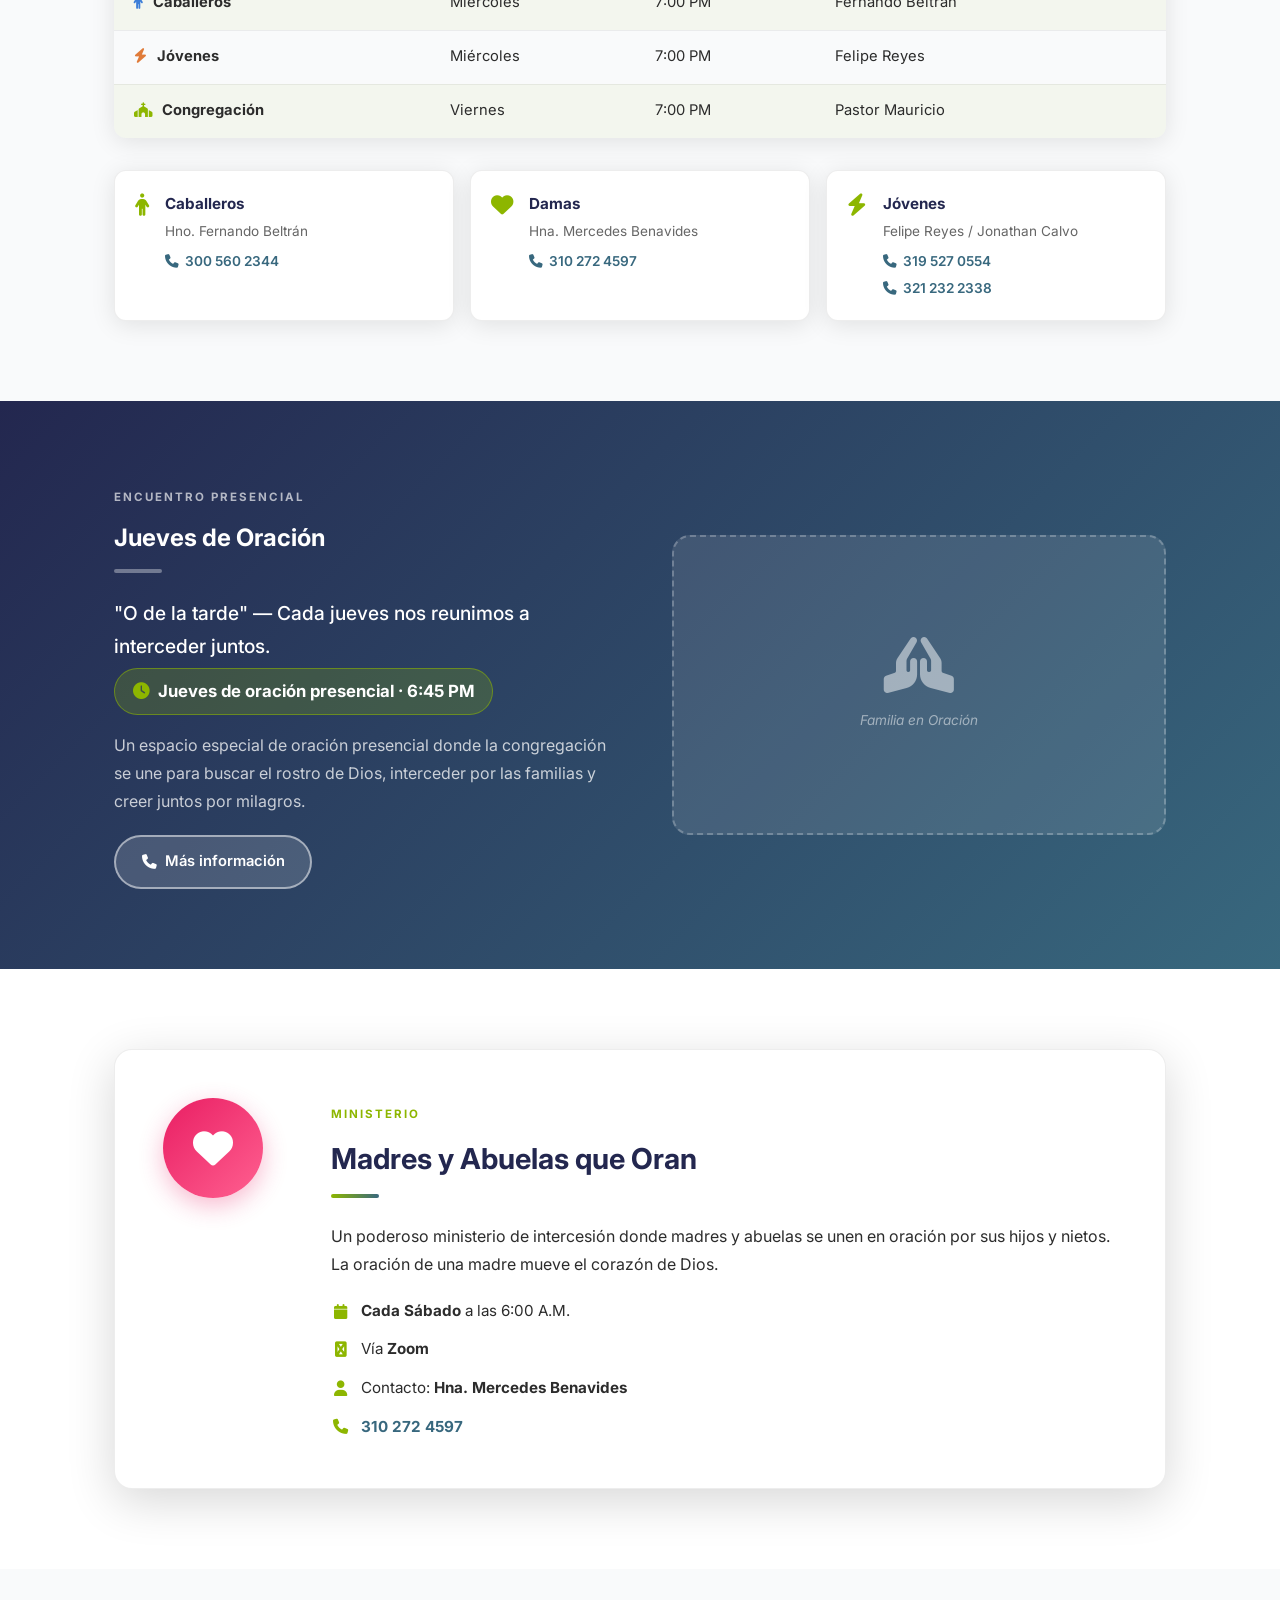
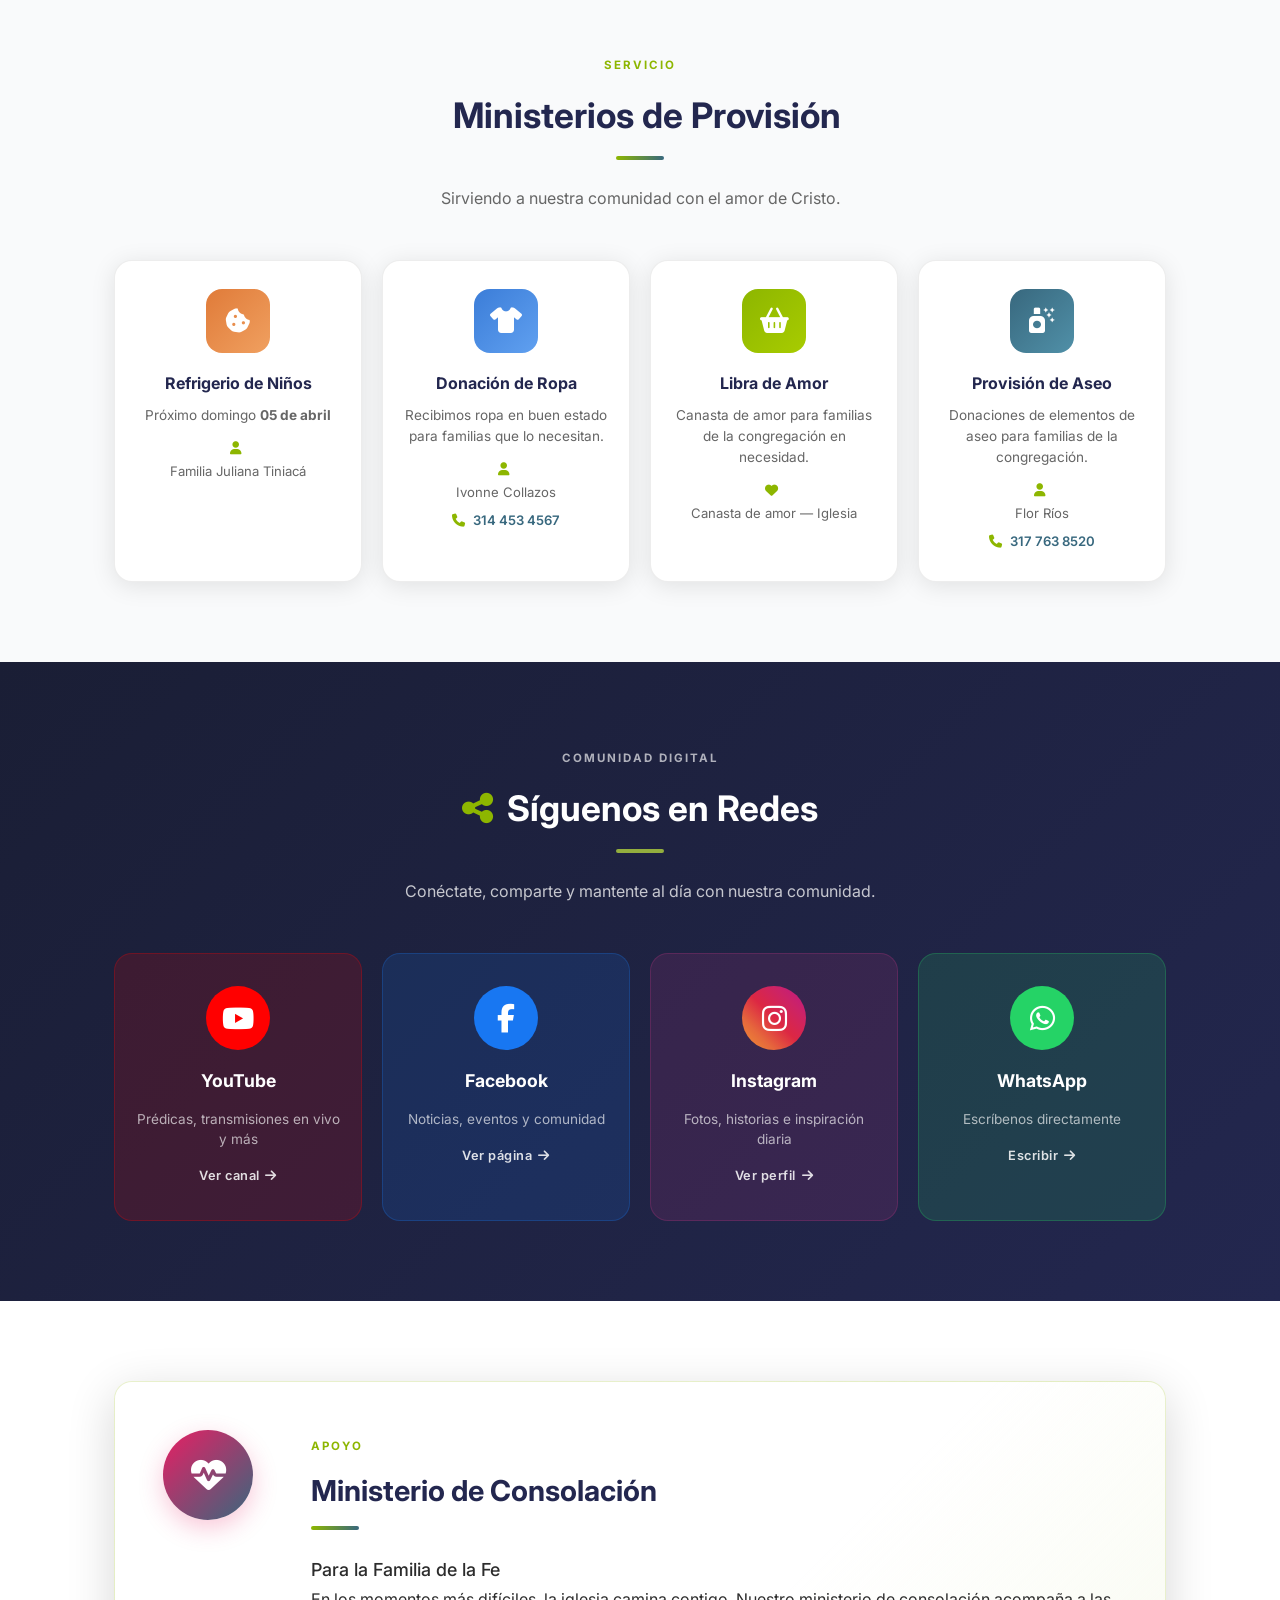
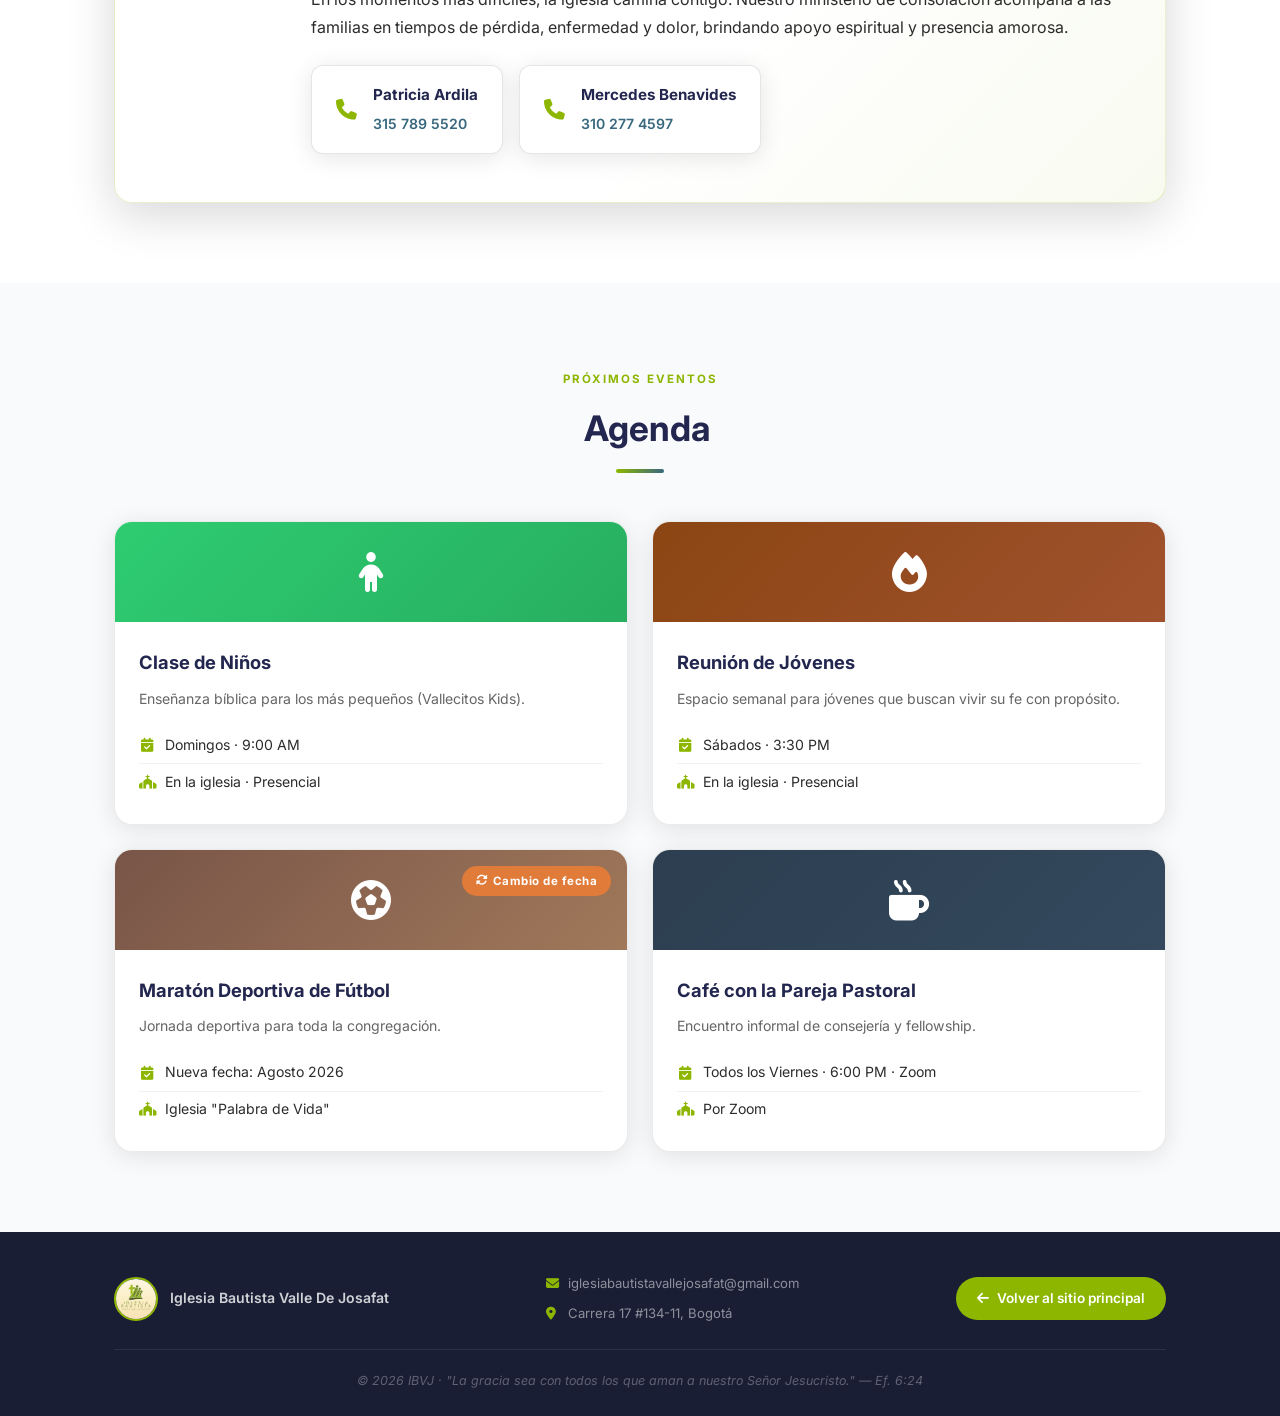
==== commit b6611fe1: "Piloto CMS: Anuncios editables sin código (Sveltia) - Peticiones y Agenda se generan desde web/conte" ====
--- a/web/anuncios.html
+++ b/web/anuncios.html
@@ -72,18 +72,8 @@
           <p class="section-desc">Unidos en oración, confiando en el poder de Dios.</p>
         </div>
 
-        <div class="cards-grid">
-          <div class="prayer-card">
-            <div class="prayer-card-icon"><i class="fas fa-users"></i></div>
-            <h3>Salvación de Familias</h3>
-            <p>Orar por la salvación de familiares y amigos de nuestra congregación.</p>
-          </div>
-          <div class="prayer-card">
-            <div class="prayer-card-icon"><i class="fas fa-user-plus"></i></div>
-            <h3>Nuevos Miembros</h3>
-            <p>Orar para que el Señor traiga a nuestra iglesia los miembros que Él disponga.</p>
-          </div>
-        </div>
+        <!-- Contenido editable desde /admin (ver content/anuncios.json) -->
+        <div class="cards-grid" data-editable="peticiones"></div>
       </div>
     </section>
 
@@ -405,96 +395,8 @@
           <div class="sep"></div>
         </div>
 
-        <div class="eventos-grid">
-
-          <!-- CLASE DE NIÑOS -->
-          <div class="evento-card">
-            <div class="evento-icon-wrap evento-icon--camp">
-              <i class="fas fa-child"></i>
-            </div>
-            <div class="evento-body">
-              <h3>Clase de Niños</h3>
-              <p class="evento-desc">Enseñanza bíblica para los más pequeños (Vallecitos Kids).</p>
-              <div class="evento-detail">
-                <i class="fas fa-calendar-check"></i>
-                <span><strong>Domingos</strong> · 9:00 AM</span>
-              </div>
-              <div class="evento-detail">
-                <i class="fas fa-church"></i>
-                <span>En la iglesia · Presencial</span>
-              </div>
-            </div>
-          </div>
-
-          <!-- REUNIÓN DE JÓVENES -->
-          <div class="evento-card">
-            <div class="evento-icon-wrap evento-icon--sport">
-              <i class="fas fa-fire"></i>
-            </div>
-            <div class="evento-body">
-              <h3>Reunión de Jóvenes</h3>
-              <p class="evento-desc">Espacio semanal para jóvenes que buscan vivir su fe con propósito.</p>
-              <div class="evento-detail">
-                <i class="fas fa-calendar-check"></i>
-                <span><strong>Sábados</strong> · 3:30 PM</span>
-              </div>
-              <div class="evento-detail">
-                <i class="fas fa-church"></i>
-                <span>En la iglesia · Presencial</span>
-              </div>
-            </div>
-          </div>
-
-          <!-- 9. MARATÓN DEPORTIVA -->
-          <div class="evento-card evento-card--cambio">
-            <div class="evento-badge"><i class="fas fa-rotate"></i> Cambio de fecha</div>
-            <div class="evento-icon-wrap evento-icon--sport">
-              <i class="fas fa-futbol"></i>
-            </div>
-            <div class="evento-body">
-              <h3>Maratón Deportiva de Fútbol</h3>
-              <div class="evento-detail">
-                <i class="fas fa-calendar-xmark"></i>
-                <span><s>25 de Abril</s> — Pospuesto</span>
-              </div>
-              <div class="evento-detail evento-detail--new">
-                <i class="fas fa-calendar-check"></i>
-                <span><strong>Nueva fecha: Agosto 2026</strong></span>
-              </div>
-              <div class="evento-detail">
-                <i class="fas fa-church"></i>
-                <span>Iglesia "Palabra de Vida"</span>
-              </div>
-            </div>
-          </div>
-
-          <!-- 12. CAFÉ CON LA PAREJA PASTORAL -->
-          <div class="evento-card evento-card--cafe">
-            <div class="evento-icon-wrap evento-icon--cafe">
-              <i class="fas fa-mug-hot"></i>
-            </div>
-            <div class="evento-body">
-              <h3>Café con la Pareja Pastoral</h3>
-              <p class="evento-desc">Encuentro informal de consejería y fellowship.</p>
-              <div class="evento-detail">
-                <i class="fas fa-calendar-check"></i>
-                <span><strong>Todos los Viernes</strong></span>
-              </div>
-              <div class="evento-detail">
-                <i class="fas fa-clock"></i>
-                <span>6:00 PM · Zoom</span>
-              </div>
-              <div class="cafe-verse">
-                "Muchos pensamientos hay en el corazón del hombre; mas el consejo de Jehová permanecerá."
-                <cite>— Proverbios 19:21</cite>
-              </div>
-              <a href="tel:+573229059423" class="btn-evento">
-                <i class="fab fa-zoom fas fa-video"></i> Unirme al Zoom
-              </a>
-            </div>
-          </div>
-
-        </div>
+        <!-- Contenido editable desde /admin (ver content/anuncios.json) -->
+        <div class="eventos-grid" data-editable="eventos"></div>
       </div>
     </section>
 
@@ -529,5 +431,6 @@
   <script>
     document.getElementById('year').textContent = new Date().getFullYear();
   </script>
+  <script src="js/anuncios-content.js"></script>
 </body>
 </html>
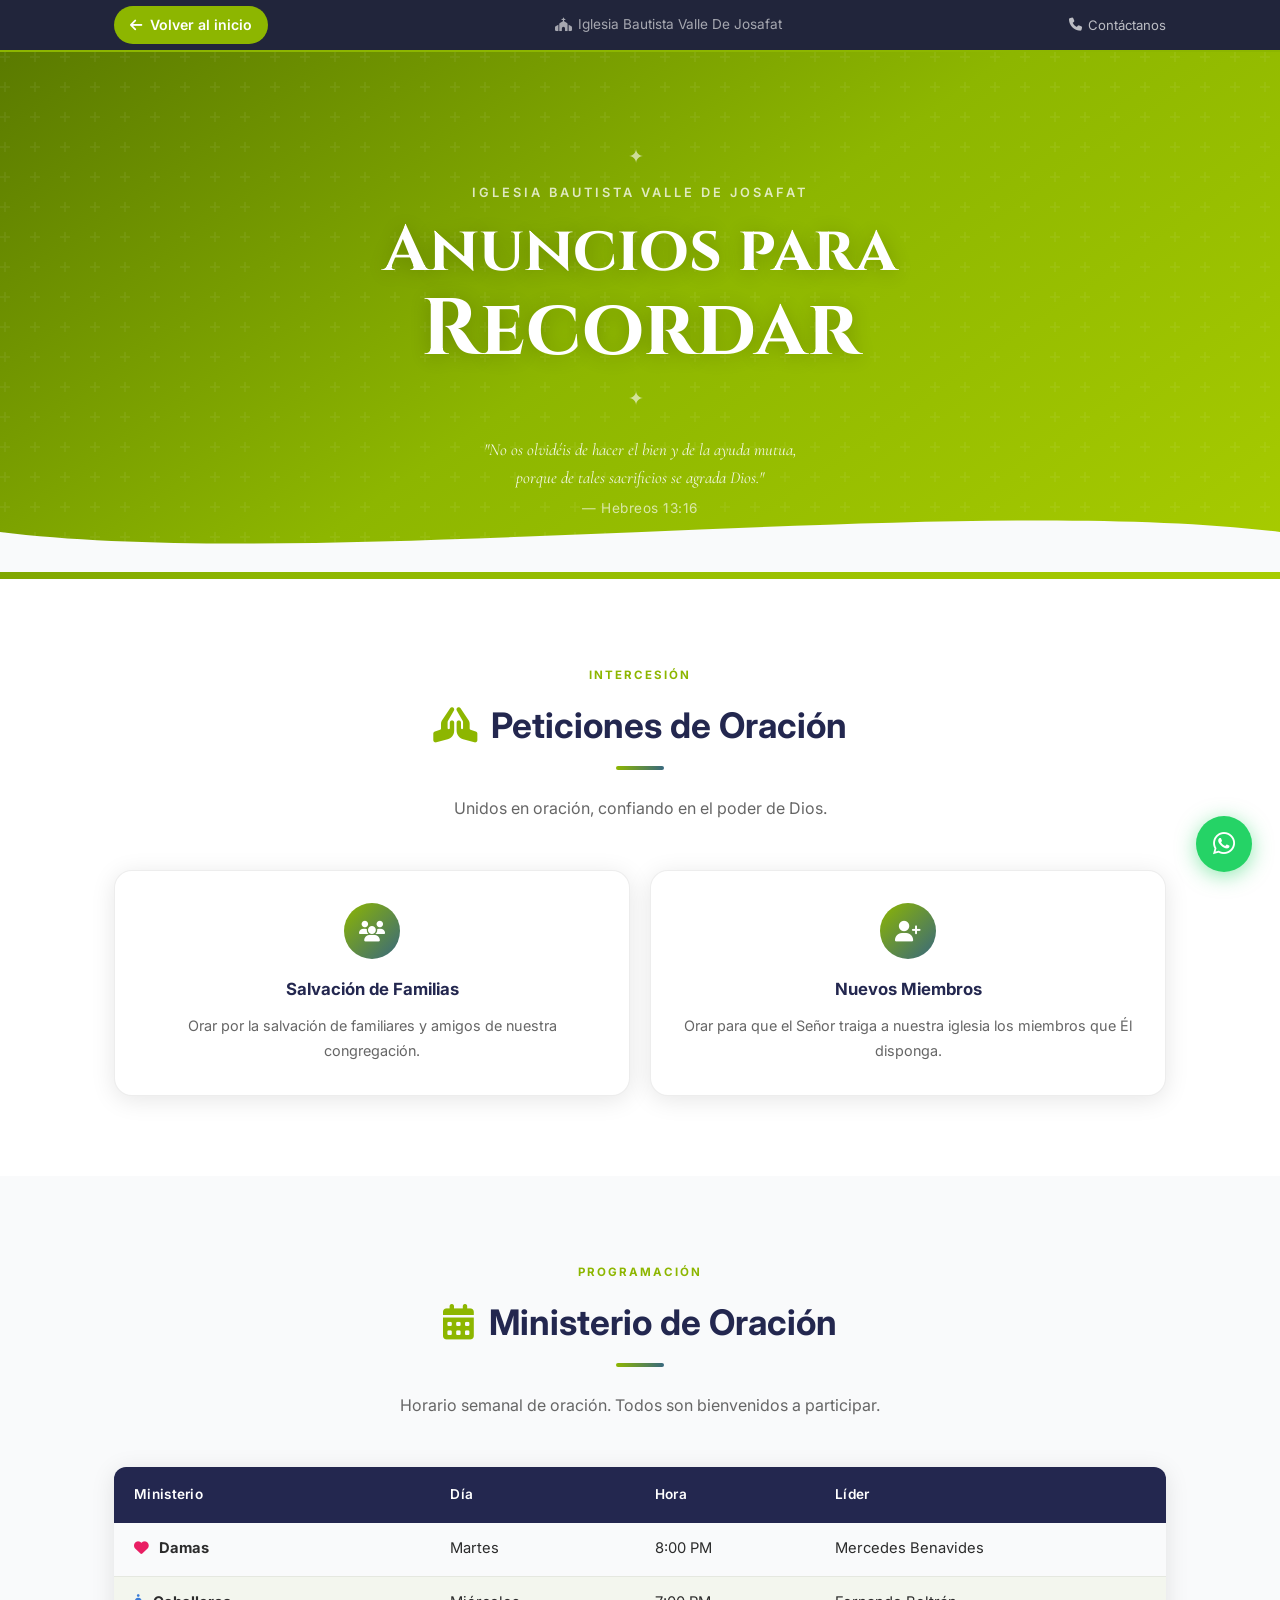
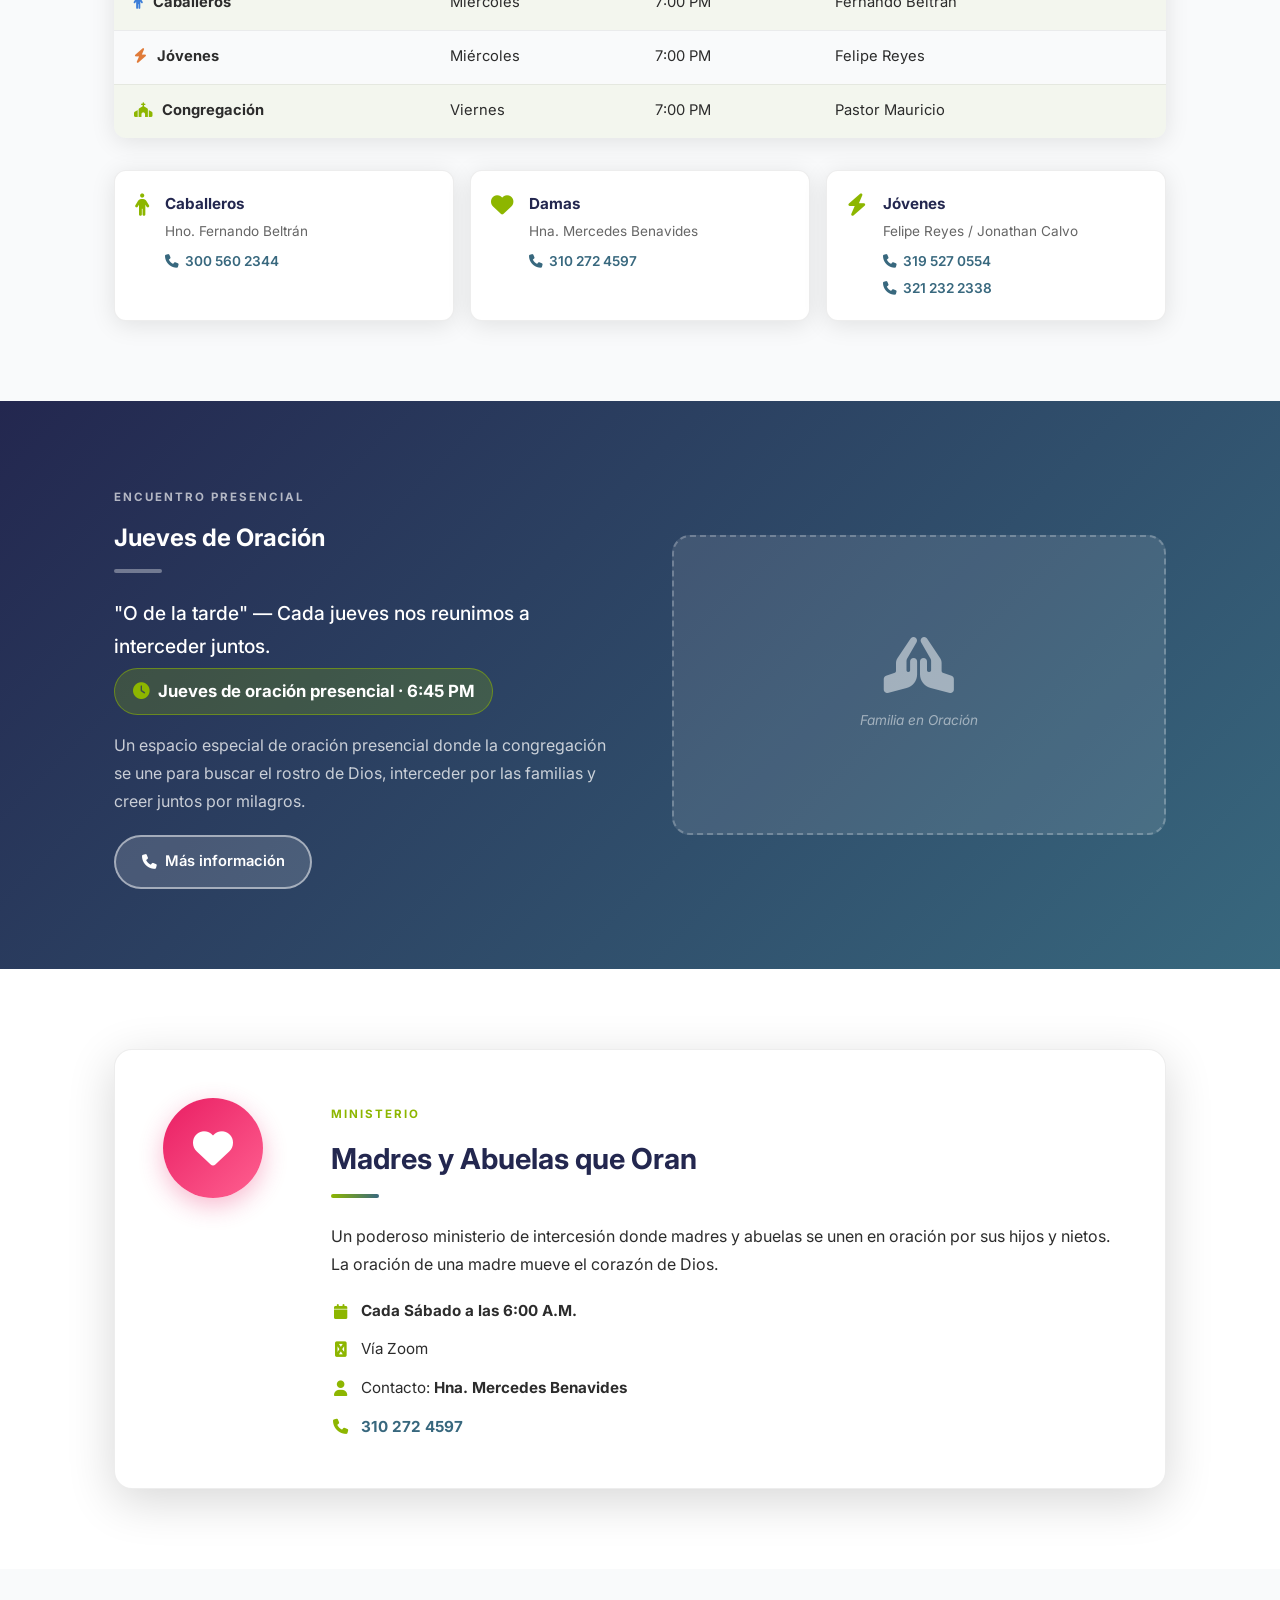
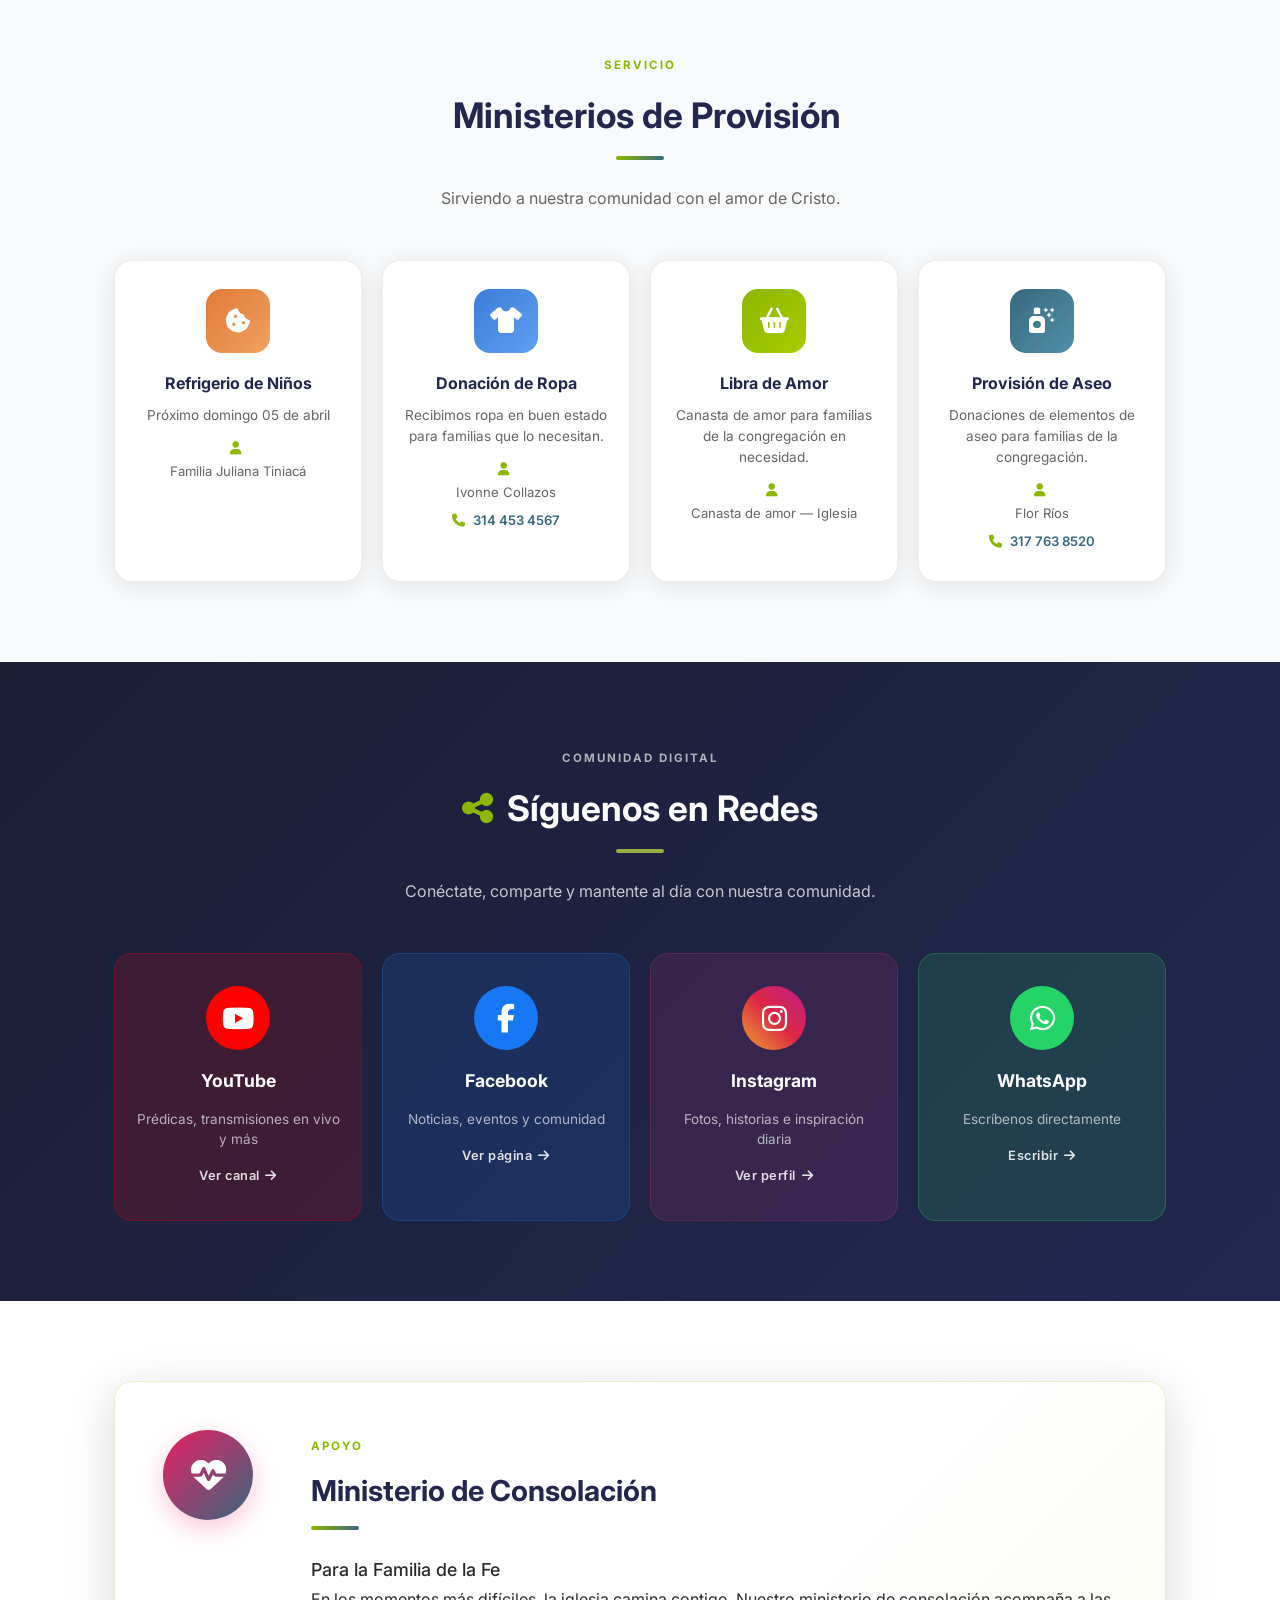
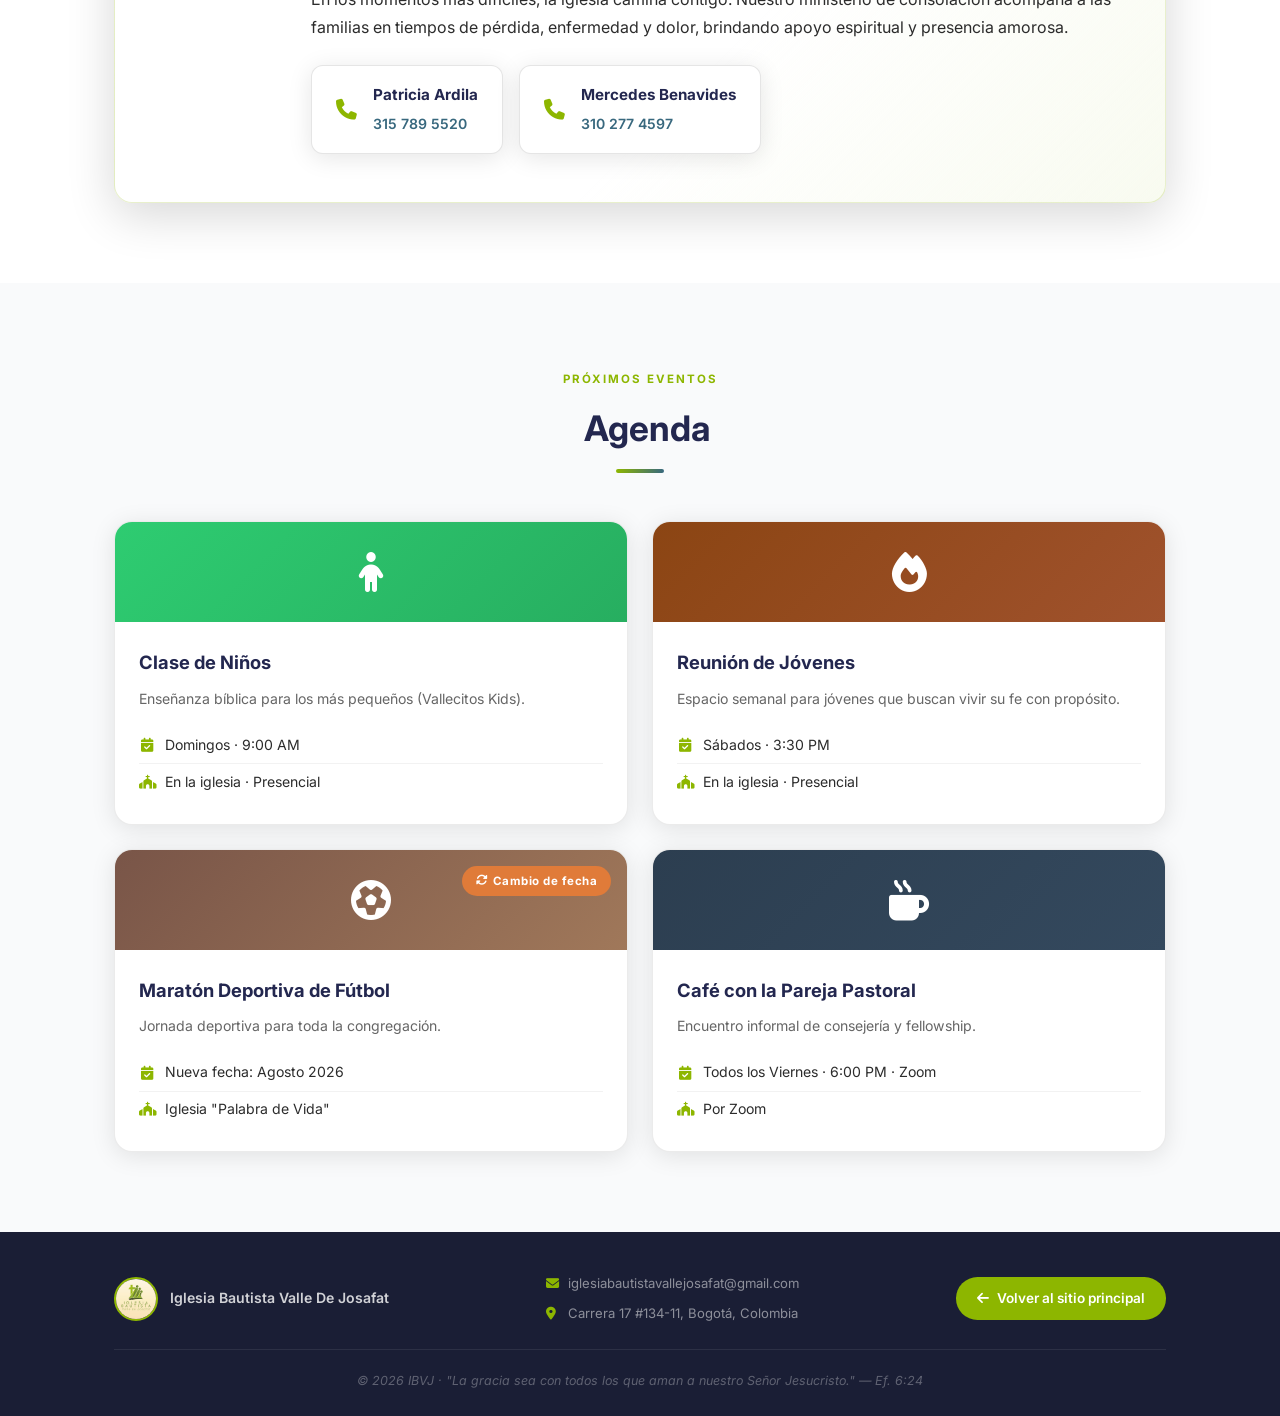
==== commit 7c1f372a: "Hace editable toda la pagina de Anuncios y los contactos del footer - Programacion de oracion (tabla" ====
--- a/web/anuncios.html
+++ b/web/anuncios.html
@@ -100,63 +100,13 @@
                 <th>Líder</th>
               </tr>
             </thead>
-            <tbody>
-              <tr>
-                <td><i class="fas fa-heart" style="color:#e91e63;margin-right:.4rem"></i> <strong>Damas</strong></td>
-                <td>Martes</td>
-                <td>8:00 PM</td>
-                <td>Mercedes Benavides</td>
-              </tr>
-              <tr>
-                <td><i class="fas fa-person" style="color:#3B7DD8;margin-right:.4rem"></i> <strong>Caballeros</strong></td>
-                <td>Miércoles</td>
-                <td>7:00 PM</td>
-                <td>Fernando Beltrán</td>
-              </tr>
-              <tr>
-                <td><i class="fas fa-bolt" style="color:#E07B39;margin-right:.4rem"></i> <strong>Jóvenes</strong></td>
-                <td>Miércoles</td>
-                <td>7:00 PM</td>
-                <td>Felipe Reyes</td>
-              </tr>
-              <tr>
-                <td><i class="fas fa-church" style="color:var(--lima);margin-right:.4rem"></i> <strong>Congregación</strong></td>
-                <td>Viernes</td>
-                <td>7:00 PM</td>
-                <td>Pastor Mauricio</td>
-              </tr>
-            </tbody>
+            <!-- Editable desde /admin (content/anuncios.json → programacion) -->
+            <tbody></tbody>
           </table>
         </div>
 
-        <!-- Contactos líderes -->
-        <div class="leaders-grid">
-          <div class="leader-contact">
-            <i class="fas fa-person leader-icon"></i>
-            <div>
-              <strong>Caballeros</strong>
-              <span>Hno. Fernando Beltrán</span>
-              <a href="tel:+573005602344"><i class="fas fa-phone"></i> 300 560 2344</a>
-            </div>
-          </div>
-          <div class="leader-contact">
-            <i class="fas fa-heart leader-icon"></i>
-            <div>
-              <strong>Damas</strong>
-              <span>Hna. Mercedes Benavides</span>
-              <a href="tel:+573102724597"><i class="fas fa-phone"></i> 310 272 4597</a>
-            </div>
-          </div>
-          <div class="leader-contact">
-            <i class="fas fa-bolt leader-icon"></i>
-            <div>
-              <strong>Jóvenes</strong>
-              <span>Felipe Reyes / Jonathan Calvo</span>
-              <a href="tel:+573195270554"><i class="fas fa-phone"></i> 319 527 0554</a>
-              <a href="tel:+573212322338"><i class="fas fa-phone"></i> 321 232 2338</a>
-            </div>
-          </div>
-        </div>
+        <!-- Contactos líderes — editable desde /admin -->
+        <div class="leaders-grid"></div>
       </div>
     </section>
 
@@ -168,17 +118,17 @@
         <div class="jueves-card">
           <div class="jueves-text">
             <span class="tag tag-light">Encuentro Presencial</span>
-            <h2 class="text-white">Jueves de Oración</h2>
+            <h2 class="text-white" data-field="jueves.titulo">Jueves de Oración</h2>
             <div class="sep sep-light"></div>
-            <p class="lead text-white">"O de la tarde" — Cada jueves nos reunimos a interceder juntos.</p>
+            <p class="lead text-white" data-field="jueves.frase">"O de la tarde" — Cada jueves nos reunimos a interceder juntos.</p>
             <p class="jueves-horario text-white">
-              <i class="fas fa-clock"></i> Jueves de oración presencial · 6:45 PM
+              <i class="fas fa-clock"></i> <span data-field="jueves.horario">Jueves de oración presencial · 6:45 PM</span>
             </p>
-            <p class="text-white-70">
+            <p class="text-white-70" data-field="jueves.descripcion">
               Un espacio especial de oración presencial donde la congregación se une para buscar el rostro de Dios,
               interceder por las familias y creer juntos por milagros.
             </p>
-            <a href="tel:+573229059423" class="btn-anuncio btn-anuncio--light mt-1">
+            <a href="tel:+573229059423" data-tel="jueves.telefono" class="btn-anuncio btn-anuncio--light mt-1">
               <i class="fas fa-phone"></i> Más información
             </a>
           </div>
@@ -203,27 +153,27 @@
           </div>
           <div class="madres-content">
             <span class="tag">Ministerio</span>
-            <h2>Madres y Abuelas que Oran</h2>
+            <h2 data-field="madres.titulo">Madres y Abuelas que Oran</h2>
             <div class="sep"></div>
-            <p>Un poderoso ministerio de intercesión donde madres y abuelas se unen en oración
+            <p data-field="madres.descripcion">Un poderoso ministerio de intercesión donde madres y abuelas se unen en oración
             por sus hijos y nietos. La oración de una madre mueve el corazón de Dios.</p>
 
             <div class="madres-details">
               <div class="detail-item">
                 <i class="fas fa-calendar"></i>
-                <span><strong>Cada Sábado</strong> a las 6:00 A.M.</span>
+                <span><strong data-field="madres.cuando">Cada Sábado a las 6:00 A.M.</strong></span>
               </div>
               <div class="detail-item">
                 <i class="fab fa-zoom-icon fas fa-video"></i>
-                <span>Vía <strong>Zoom</strong></span>
+                <span data-field="madres.modo">Vía Zoom</span>
               </div>
               <div class="detail-item">
                 <i class="fas fa-user"></i>
-                <span>Contacto: <strong>Hna. Mercedes Benavides</strong></span>
+                <span>Contacto: <strong data-field="madres.contacto">Hna. Mercedes Benavides</strong></span>
               </div>
               <div class="detail-item">
                 <i class="fas fa-phone"></i>
-                <a href="tel:+573102724597"><strong>310 272 4597</strong></a>
+                <a href="tel:+573102724597" data-tel="madres.telefono"><strong data-field="madres.telefono">310 272 4597</strong></a>
               </div>
             </div>
           </div>
@@ -243,57 +193,8 @@
           <p class="section-desc">Sirviendo a nuestra comunidad con el amor de Cristo.</p>
         </div>
 
-        <div class="provision-grid">
-          <div class="provision-card">
-            <div class="provision-icon provision-icon--orange">
-              <i class="fas fa-cookie-bite"></i>
-            </div>
-            <h3>Refrigerio de Niños</h3>
-            <p>Próximo domingo <strong>05 de abril</strong></p>
-            <div class="provision-contact">
-              <i class="fas fa-user"></i>
-              <span>Familia Juliana Tiniacá</span>
-            </div>
-          </div>
-
-          <div class="provision-card">
-            <div class="provision-icon provision-icon--blue">
-              <i class="fas fa-shirt"></i>
-            </div>
-            <h3>Donación de Ropa</h3>
-            <p>Recibimos ropa en buen estado para familias que lo necesitan.</p>
-            <div class="provision-contact">
-              <i class="fas fa-user"></i>
-              <span>Ivonne Collazos</span>
-              <a href="tel:+573144534567"><i class="fas fa-phone"></i> 314 453 4567</a>
-            </div>
-          </div>
-
-          <div class="provision-card">
-            <div class="provision-icon provision-icon--green">
-              <i class="fas fa-basket-shopping"></i>
-            </div>
-            <h3>Libra de Amor</h3>
-            <p>Canasta de amor para familias de la congregación en necesidad.</p>
-            <div class="provision-contact">
-              <i class="fas fa-heart"></i>
-              <span>Canasta de amor — Iglesia</span>
-            </div>
-          </div>
-
-          <div class="provision-card">
-            <div class="provision-icon provision-icon--teal">
-              <i class="fas fa-spray-can-sparkles"></i>
-            </div>
-            <h3>Provisión de Aseo</h3>
-            <p>Donaciones de elementos de aseo para familias de la congregación.</p>
-            <div class="provision-contact">
-              <i class="fas fa-user"></i>
-              <span>Flor Ríos</span>
-              <a href="tel:+573177638520"><i class="fas fa-phone"></i> 317 763 8520</a>
-            </div>
-          </div>
-        </div>
+        <!-- Editable desde /admin (content/anuncios.json → provision) -->
+        <div class="provision-grid"></div>
       </div>
     </section>
 
@@ -309,39 +210,8 @@
           <p class="text-white-70">Conéctate, comparte y mantente al día con nuestra comunidad.</p>
         </div>
 
-        <div class="redes-grid">
-          <a href="https://www.youtube.com/@iglesiabautistaVJ" target="_blank" rel="noopener"
-             class="red-card red-card--youtube">
-            <div class="red-icon"><i class="fab fa-youtube"></i></div>
-            <h3>YouTube</h3>
-            <p>Prédicas, transmisiones en vivo y más</p>
-            <span class="red-cta">Ver canal <i class="fas fa-arrow-right"></i></span>
-          </a>
-
-          <a href="https://www.facebook.com/IglesiaBautistaVJ/" target="_blank" rel="noopener"
-             class="red-card red-card--facebook">
-            <div class="red-icon"><i class="fab fa-facebook-f"></i></div>
-            <h3>Facebook</h3>
-            <p>Noticias, eventos y comunidad</p>
-            <span class="red-cta">Ver página <i class="fas fa-arrow-right"></i></span>
-          </a>
-
-          <a href="https://www.instagram.com/iglesiabautistavj/" target="_blank" rel="noopener"
-             class="red-card red-card--instagram">
-            <div class="red-icon"><i class="fab fa-instagram"></i></div>
-            <h3>Instagram</h3>
-            <p>Fotos, historias e inspiración diaria</p>
-            <span class="red-cta">Ver perfil <i class="fas fa-arrow-right"></i></span>
-          </a>
-
-          <a href="https://wa.me/573229059423" target="_blank" rel="noopener"
-             class="red-card red-card--whatsapp">
-            <div class="red-icon"><i class="fab fa-whatsapp"></i></div>
-            <h3>WhatsApp</h3>
-            <p>Escríbenos directamente</p>
-            <span class="red-cta">Escribir <i class="fas fa-arrow-right"></i></span>
-          </a>
-        </div>
+        <!-- Editable desde /admin (content/anuncios.json → redes) -->
+        <div class="redes-grid"></div>
       </div>
     </section>
 
@@ -356,29 +226,15 @@
           </div>
           <div class="consolacion-content">
             <span class="tag">Apoyo</span>
-            <h2>Ministerio de Consolación</h2>
+            <h2 data-field="consolacion.titulo">Ministerio de Consolación</h2>
             <div class="sep"></div>
-            <p class="lead">Para la Familia de la Fe</p>
-            <p>En los momentos más difíciles, la iglesia camina contigo.
+            <p class="lead" data-field="consolacion.subtitulo">Para la Familia de la Fe</p>
+            <p data-field="consolacion.descripcion">En los momentos más difíciles, la iglesia camina contigo.
                Nuestro ministerio de consolación acompaña a las familias en tiempos de pérdida,
                enfermedad y dolor, brindando apoyo espiritual y presencia amorosa.</p>
 
-            <div class="consolacion-contacts">
-              <a href="tel:+573157895520" class="consolacion-contact-btn">
-                <i class="fas fa-phone"></i>
-                <div>
-                  <strong>Patricia Ardila</strong>
-                  <span>315 789 5520</span>
-                </div>
-              </a>
-              <a href="tel:+573102774597" class="consolacion-contact-btn">
-                <i class="fas fa-phone"></i>
-                <div>
-                  <strong>Mercedes Benavides</strong>
-                  <span>310 277 4597</span>
-                </div>
-              </a>
-            </div>
+            <!-- Contactos editables desde /admin -->
+            <div class="consolacion-contacts"></div>
           </div>
         </div>
       </div>
@@ -411,8 +267,8 @@
           <span>Iglesia Bautista Valle De Josafat</span>
         </div>
         <div class="footer-contact-small">
-          <a href="mailto:iglesiabautistavallejosafat@gmail.com"><i class="fas fa-envelope"></i> iglesiabautistavallejosafat@gmail.com</a>
-          <span><i class="fas fa-map-marker-alt"></i> Carrera 17 #134-11, Bogotá</span>
+          <a href="mailto:iglesiabautistavallejosafat@gmail.com" data-contact-mail><i class="fas fa-envelope"></i> <span data-contact="email">iglesiabautistavallejosafat@gmail.com</span></a>
+          <span><i class="fas fa-map-marker-alt"></i> <span data-contact="direccion">Carrera 17 #134-11, Bogotá</span></span>
         </div>
         <a href="index.html" class="back-btn-footer">
           <i class="fas fa-arrow-left"></i> Volver al sitio principal
@@ -432,5 +288,6 @@
     document.getElementById('year').textContent = new Date().getFullYear();
   </script>
   <script src="js/anuncios-content.js"></script>
+  <script src="js/contacto-content.js"></script>
 </body>
 </html>
